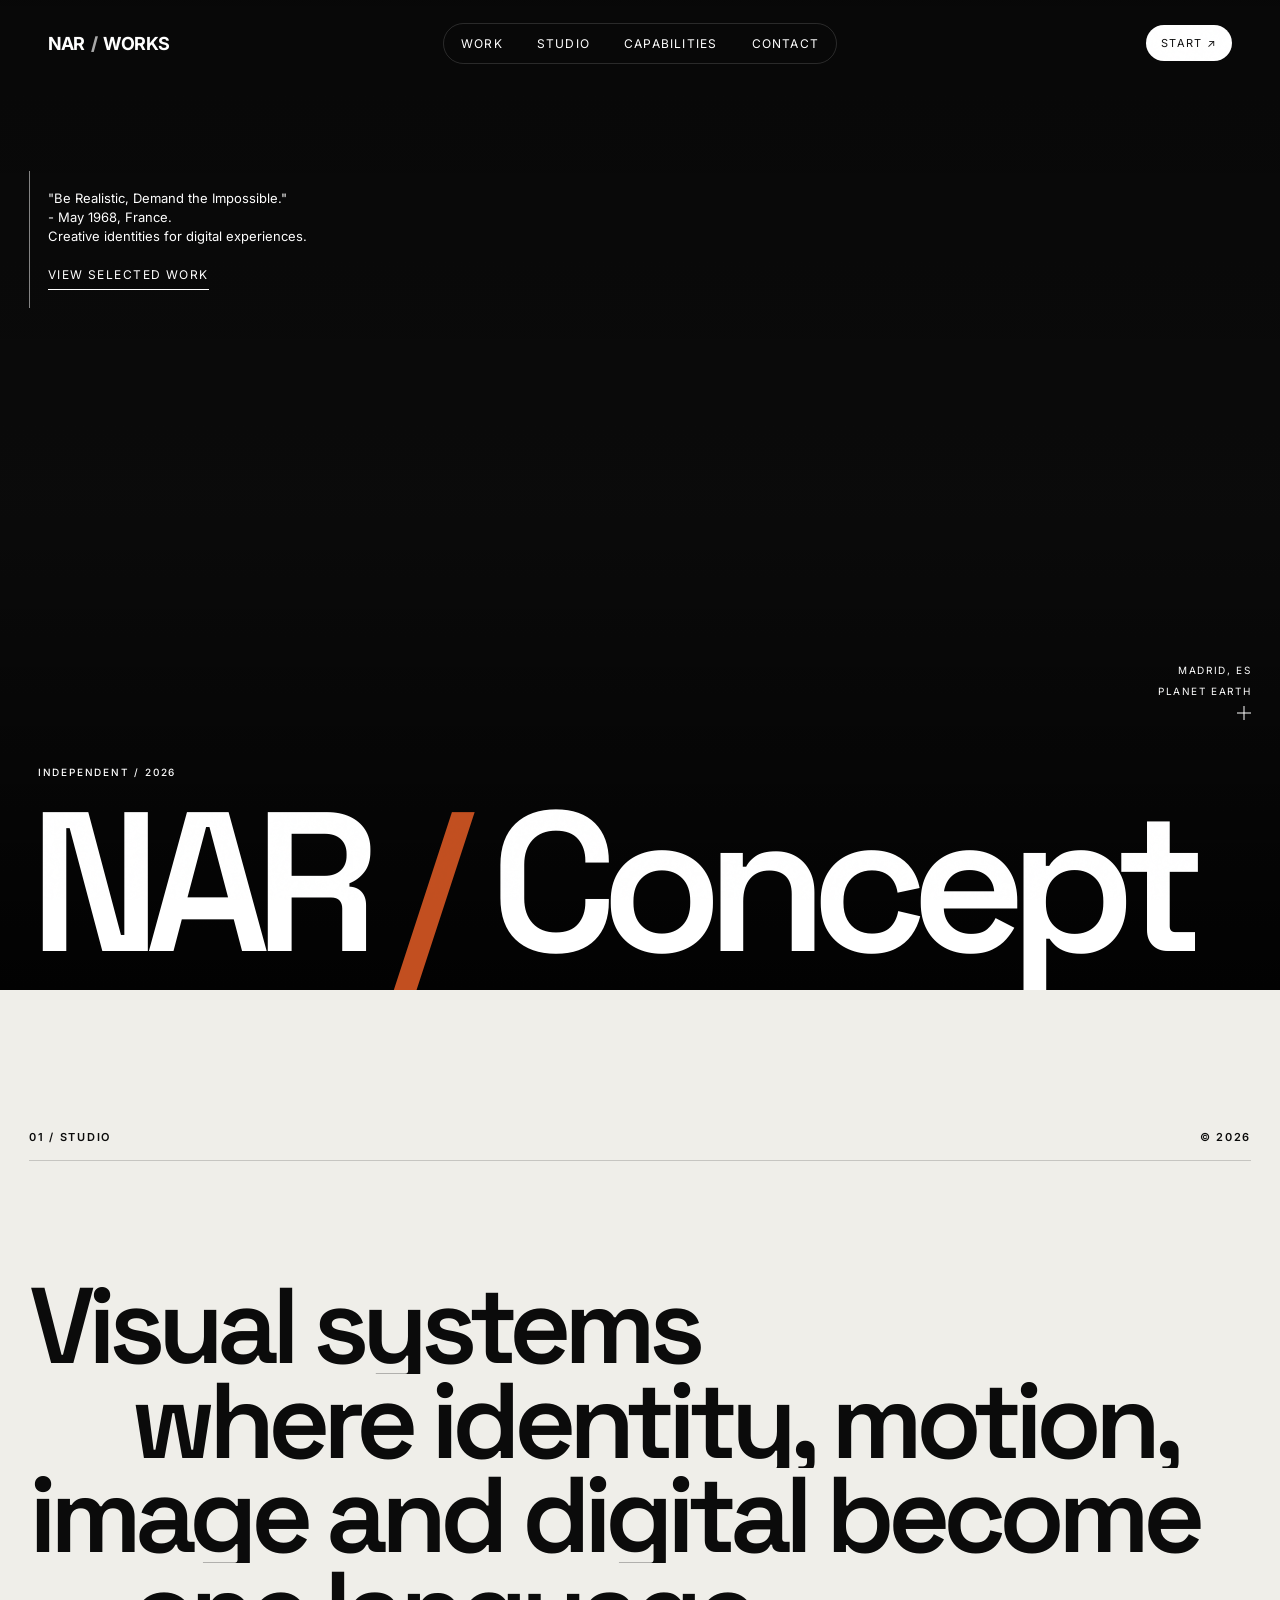
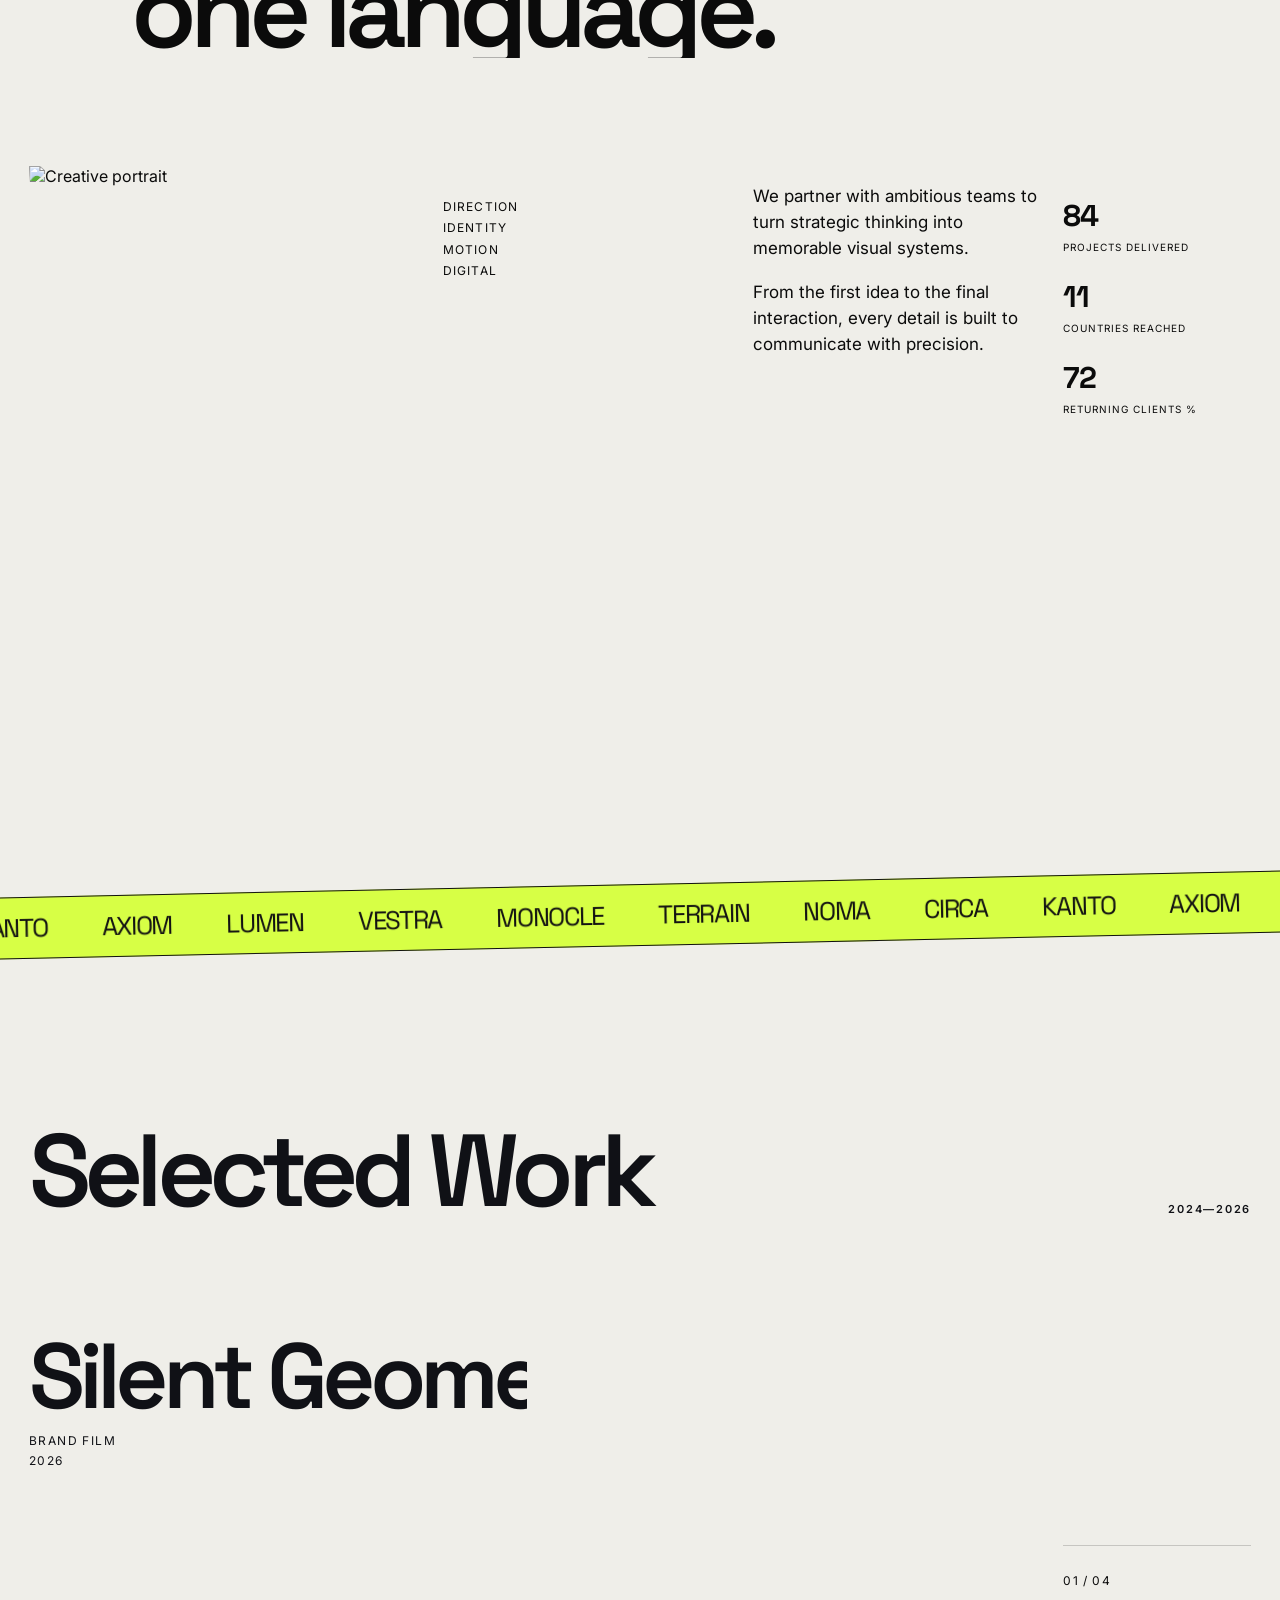
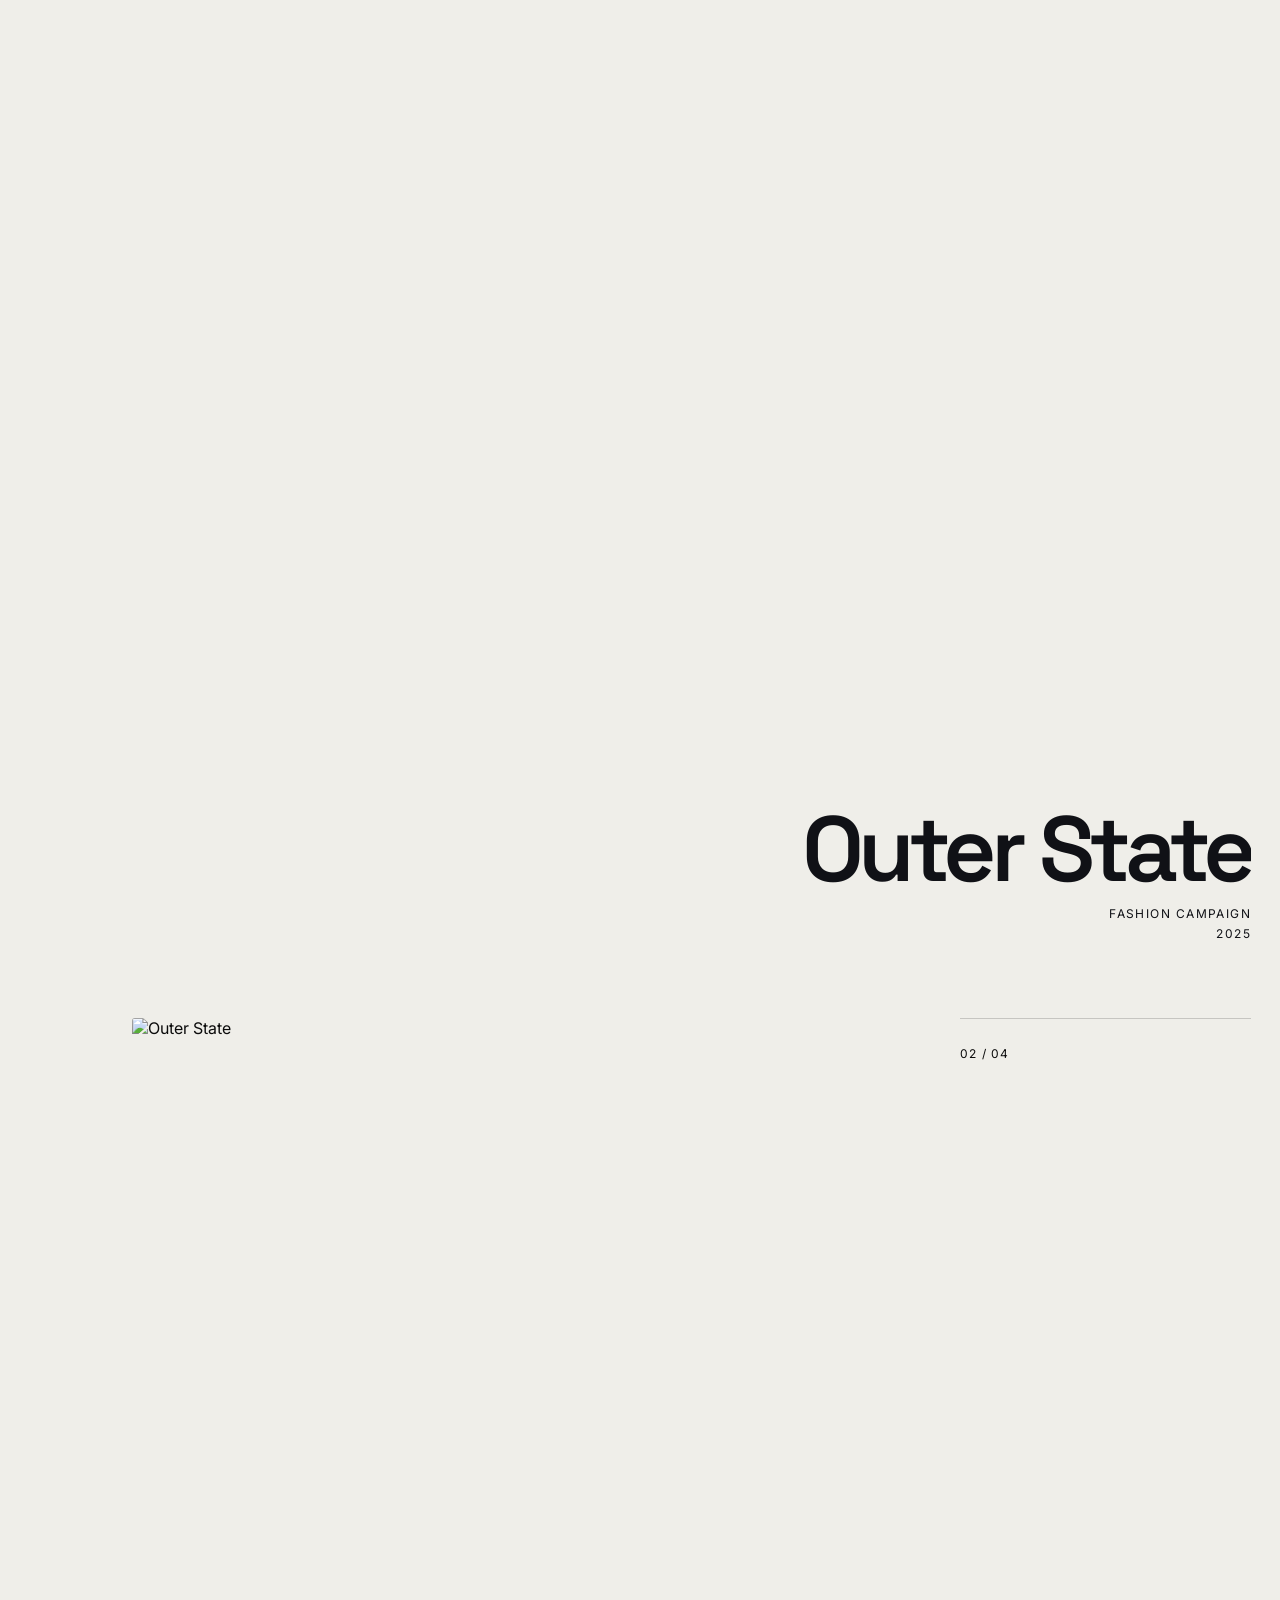
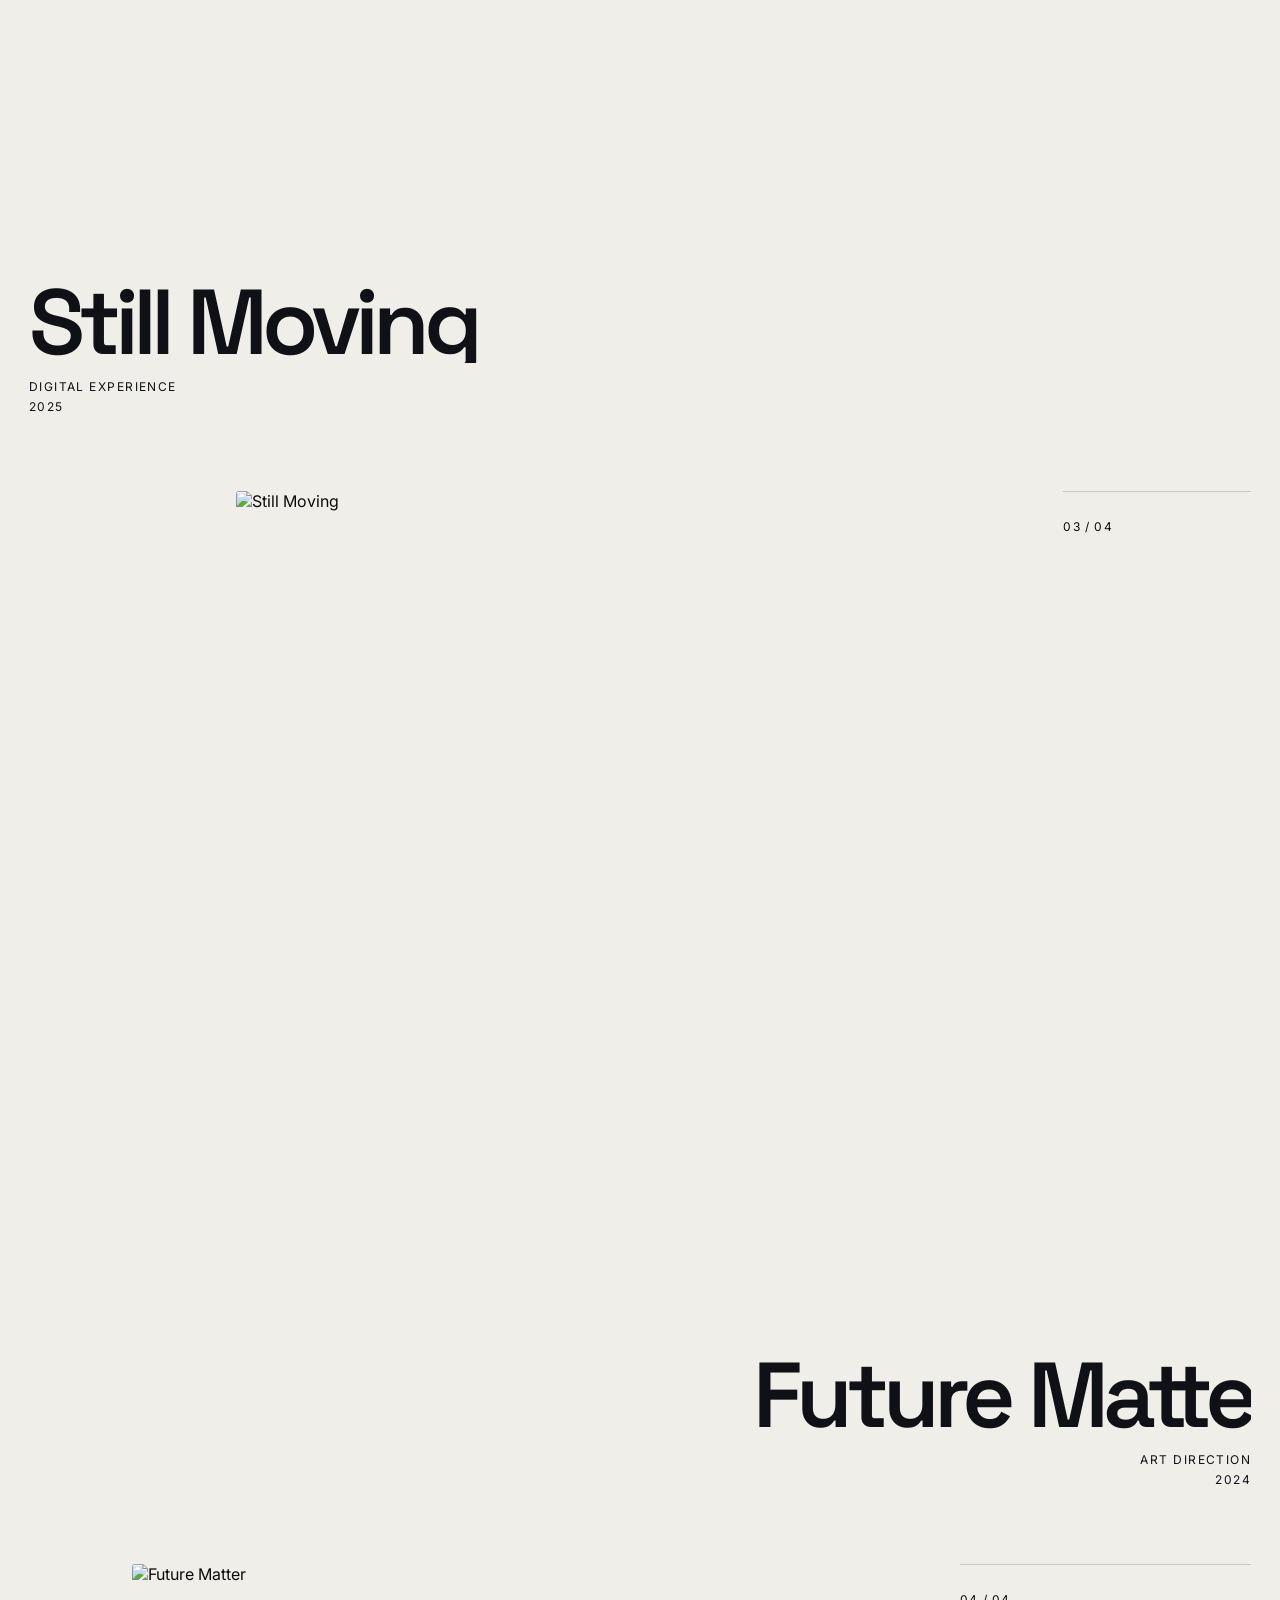
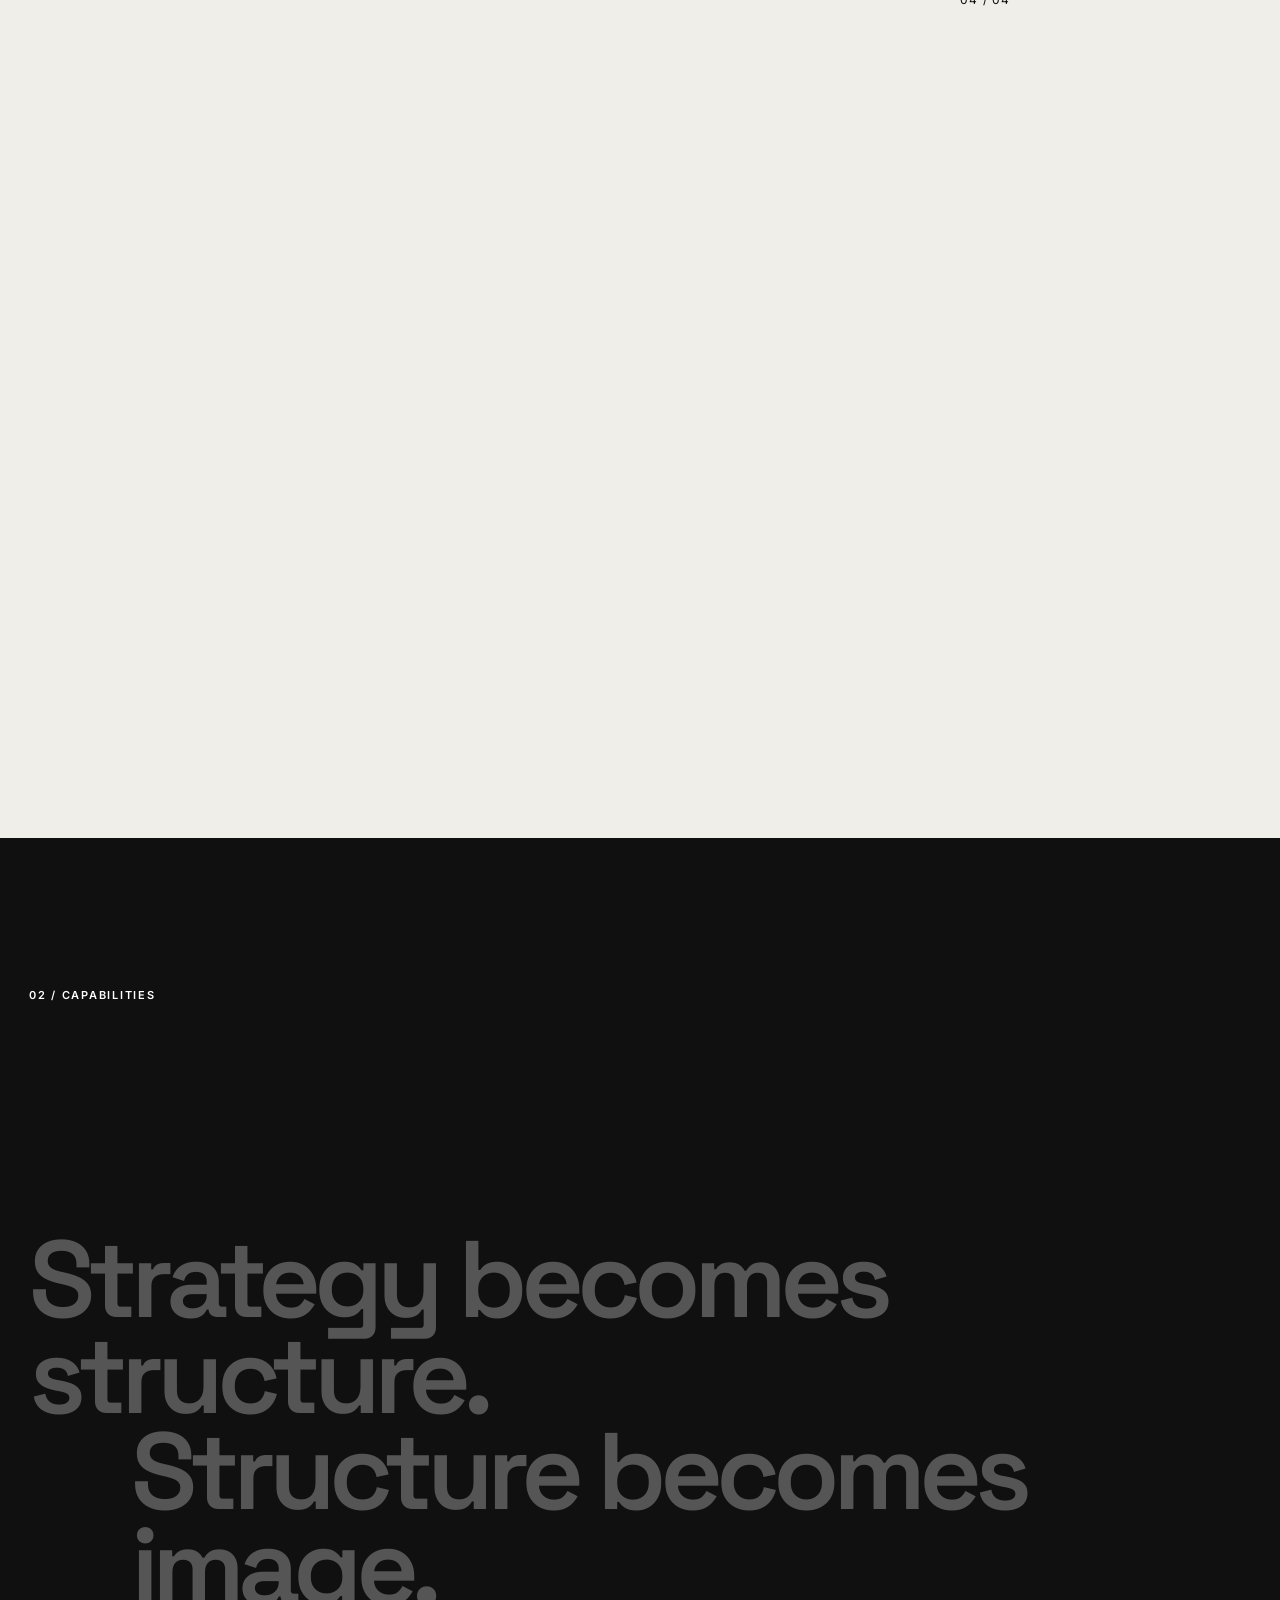
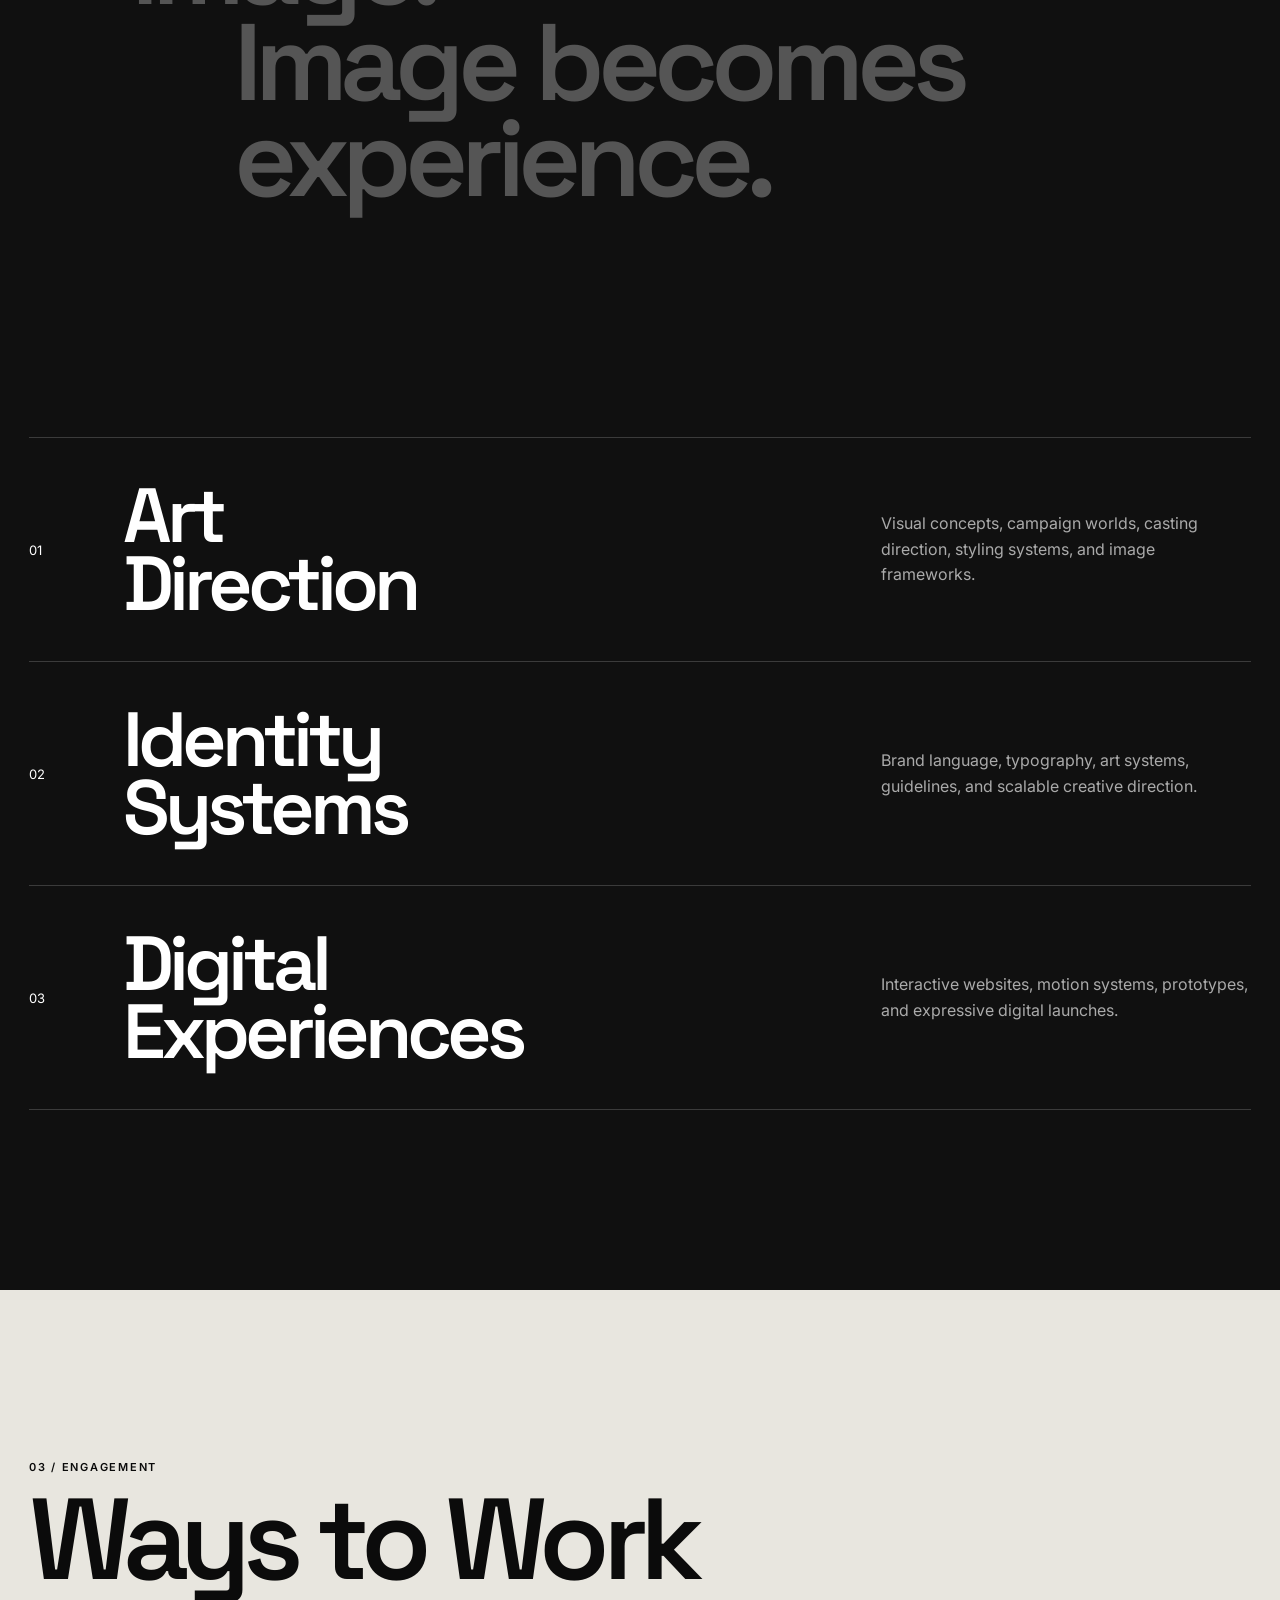
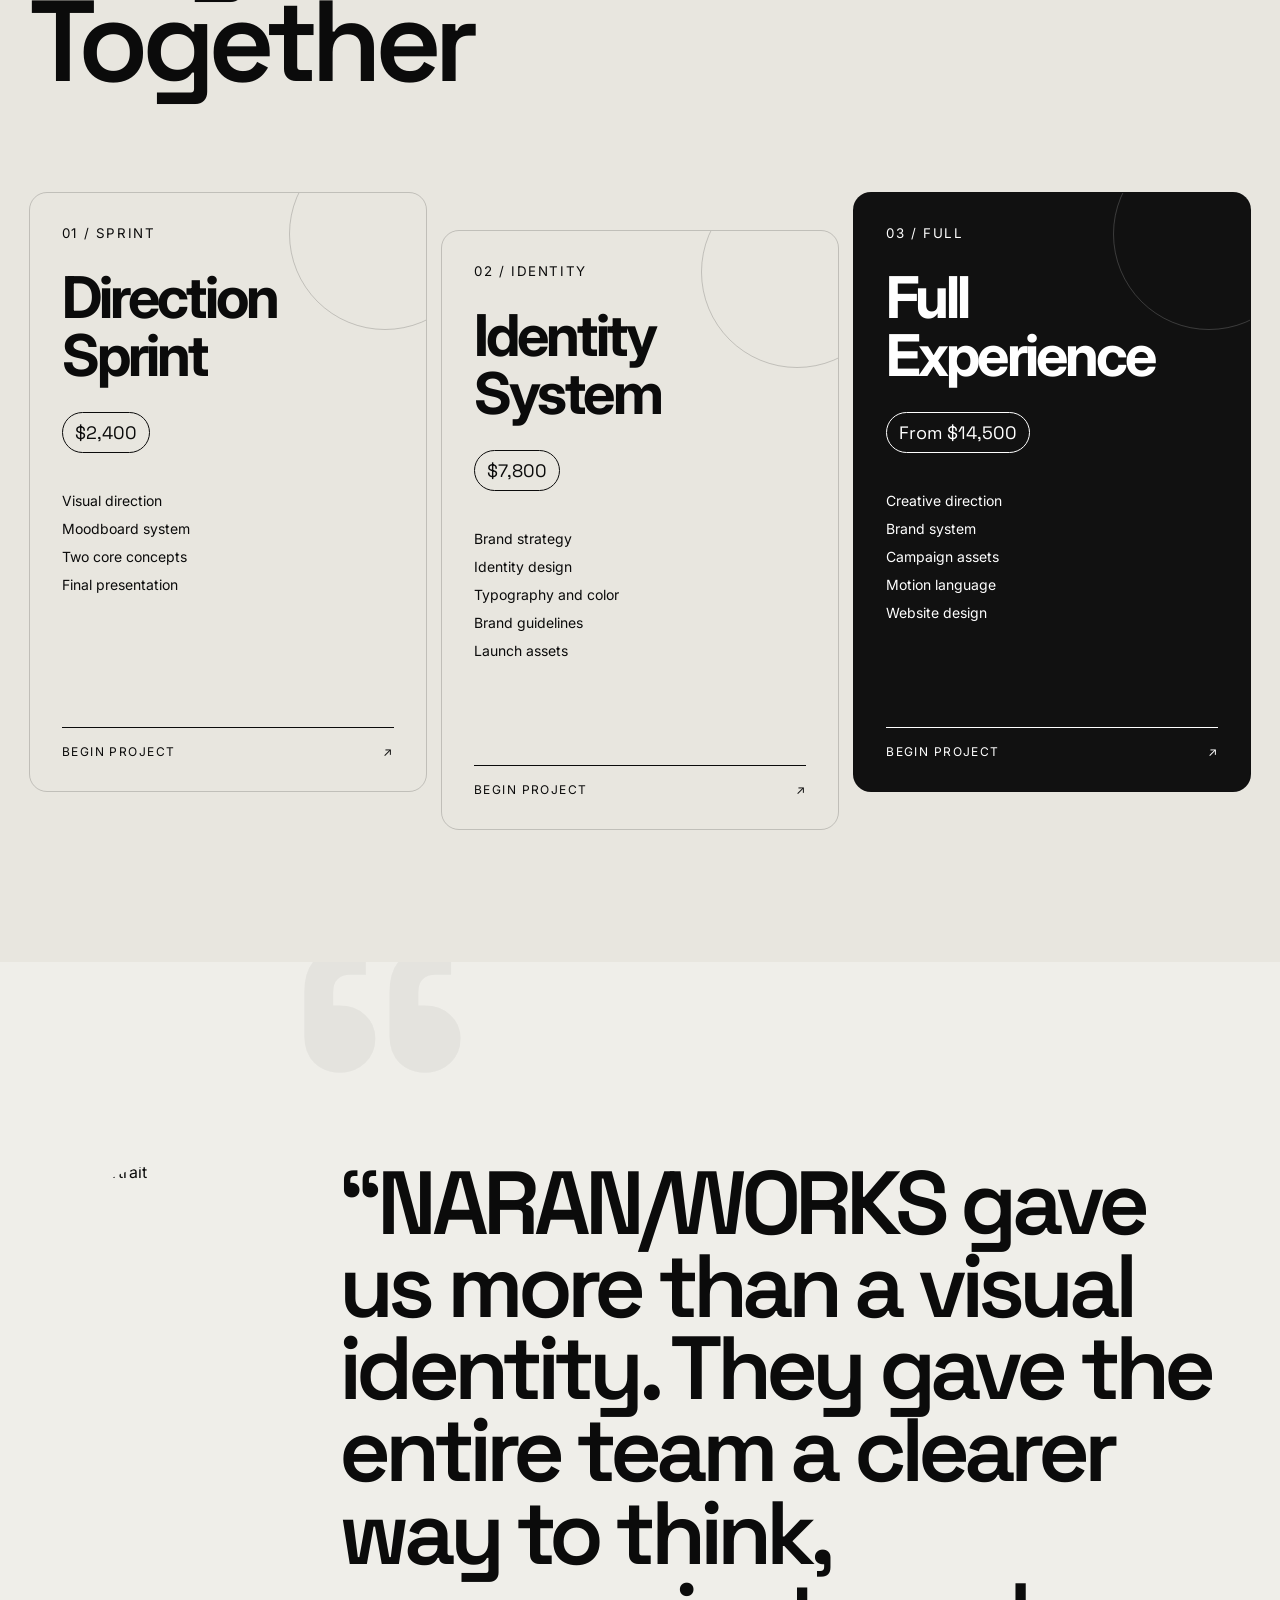
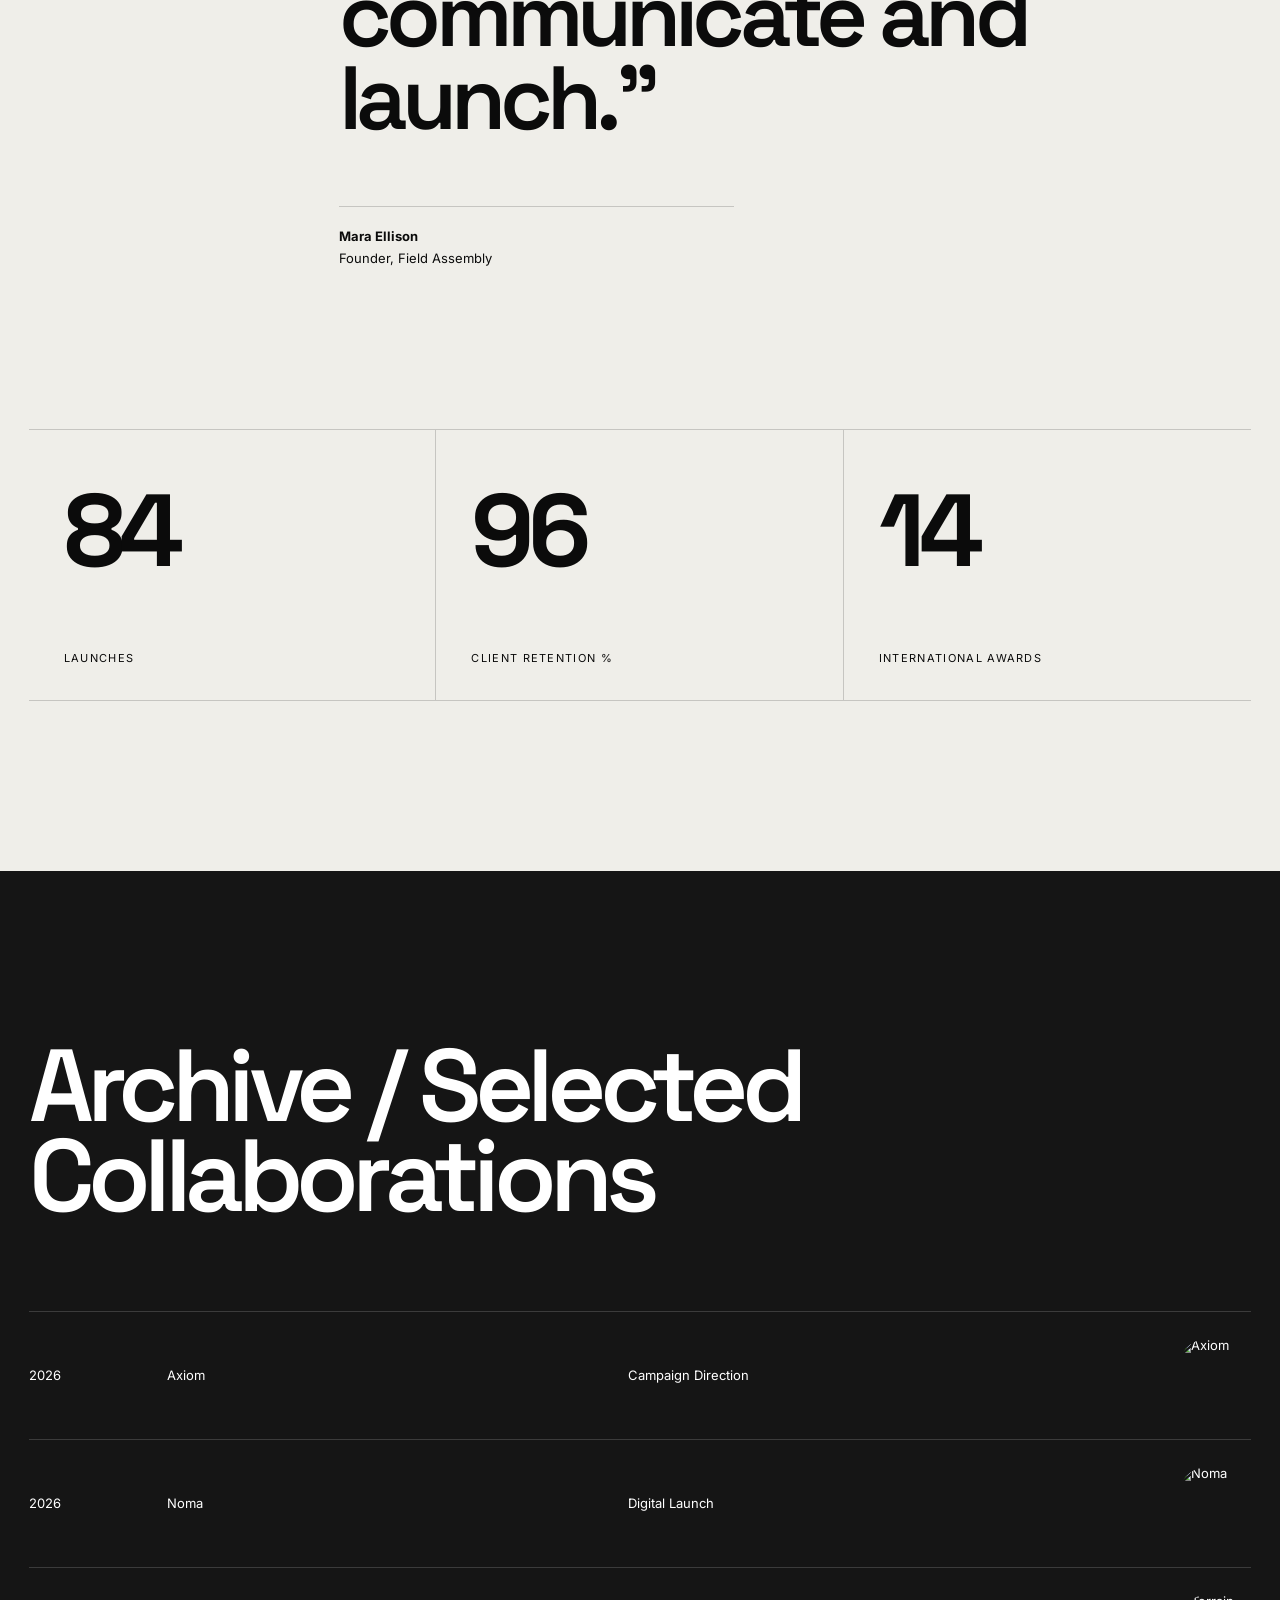
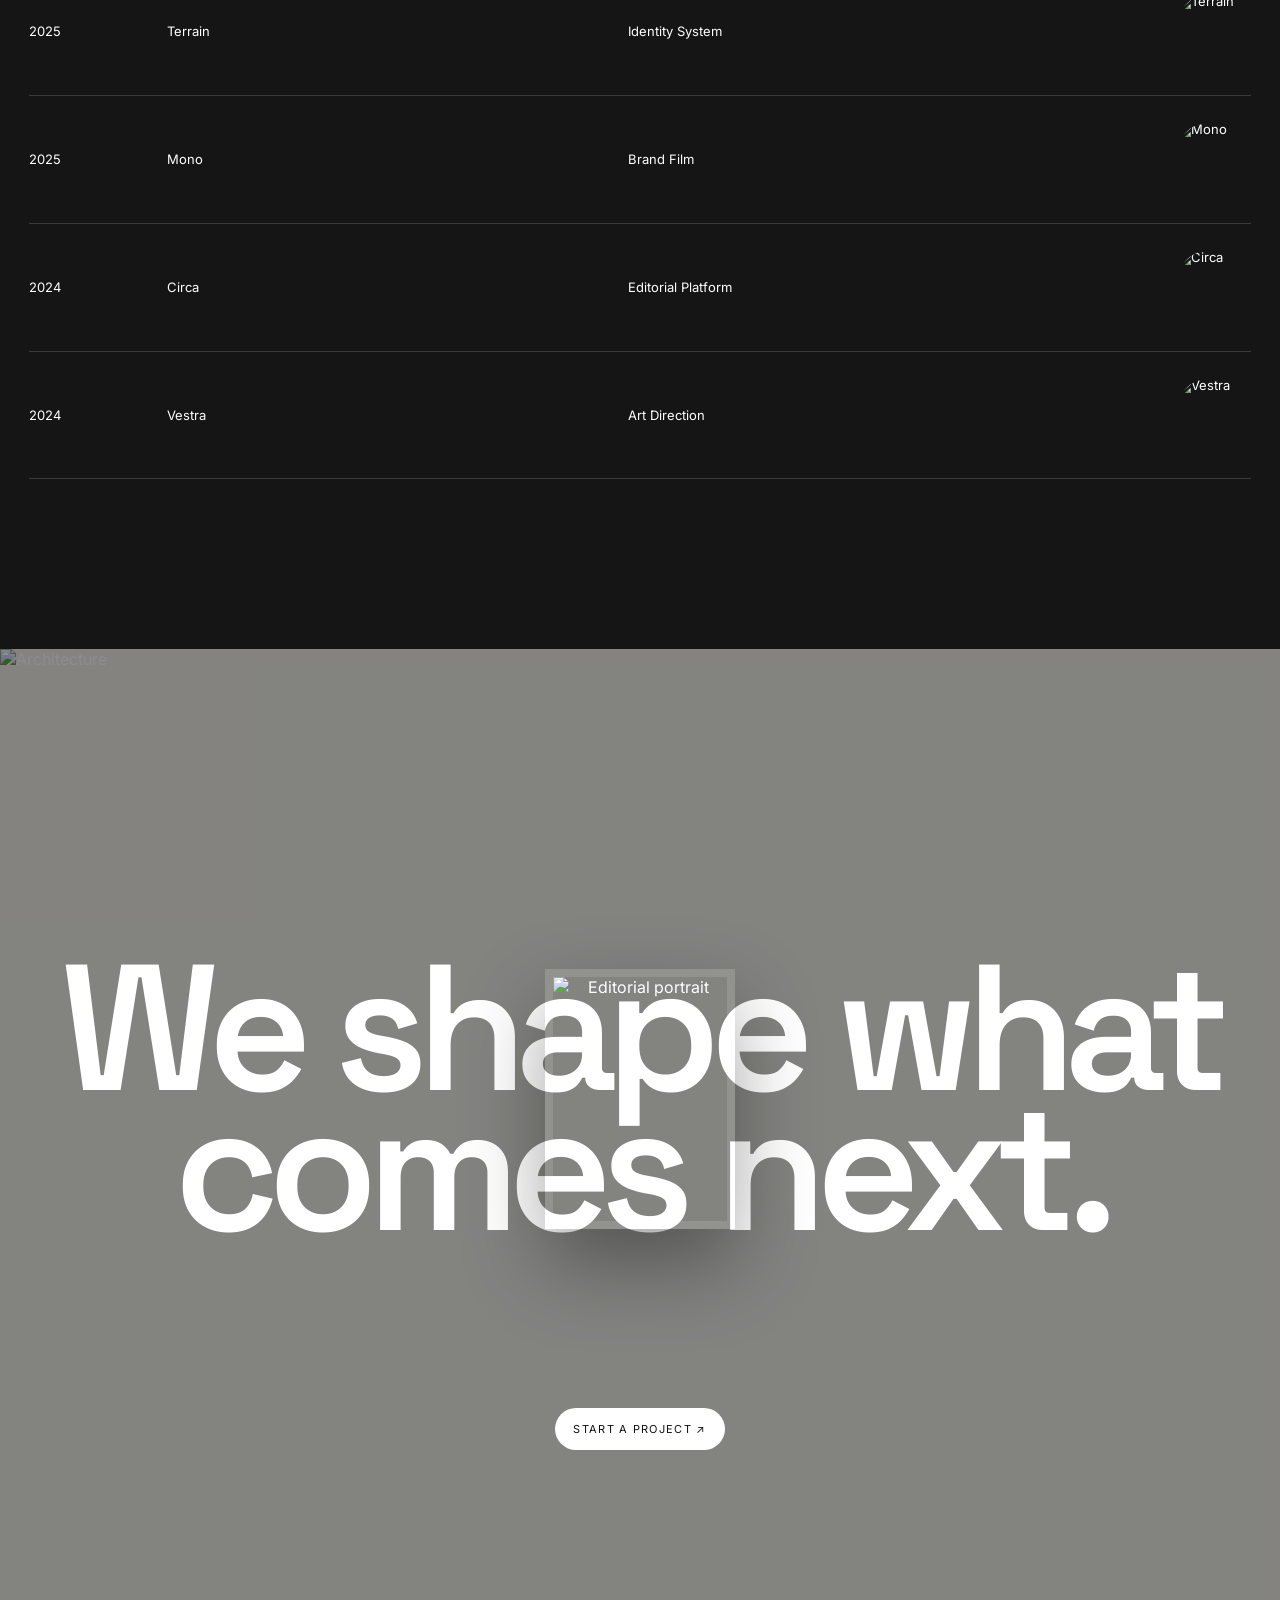
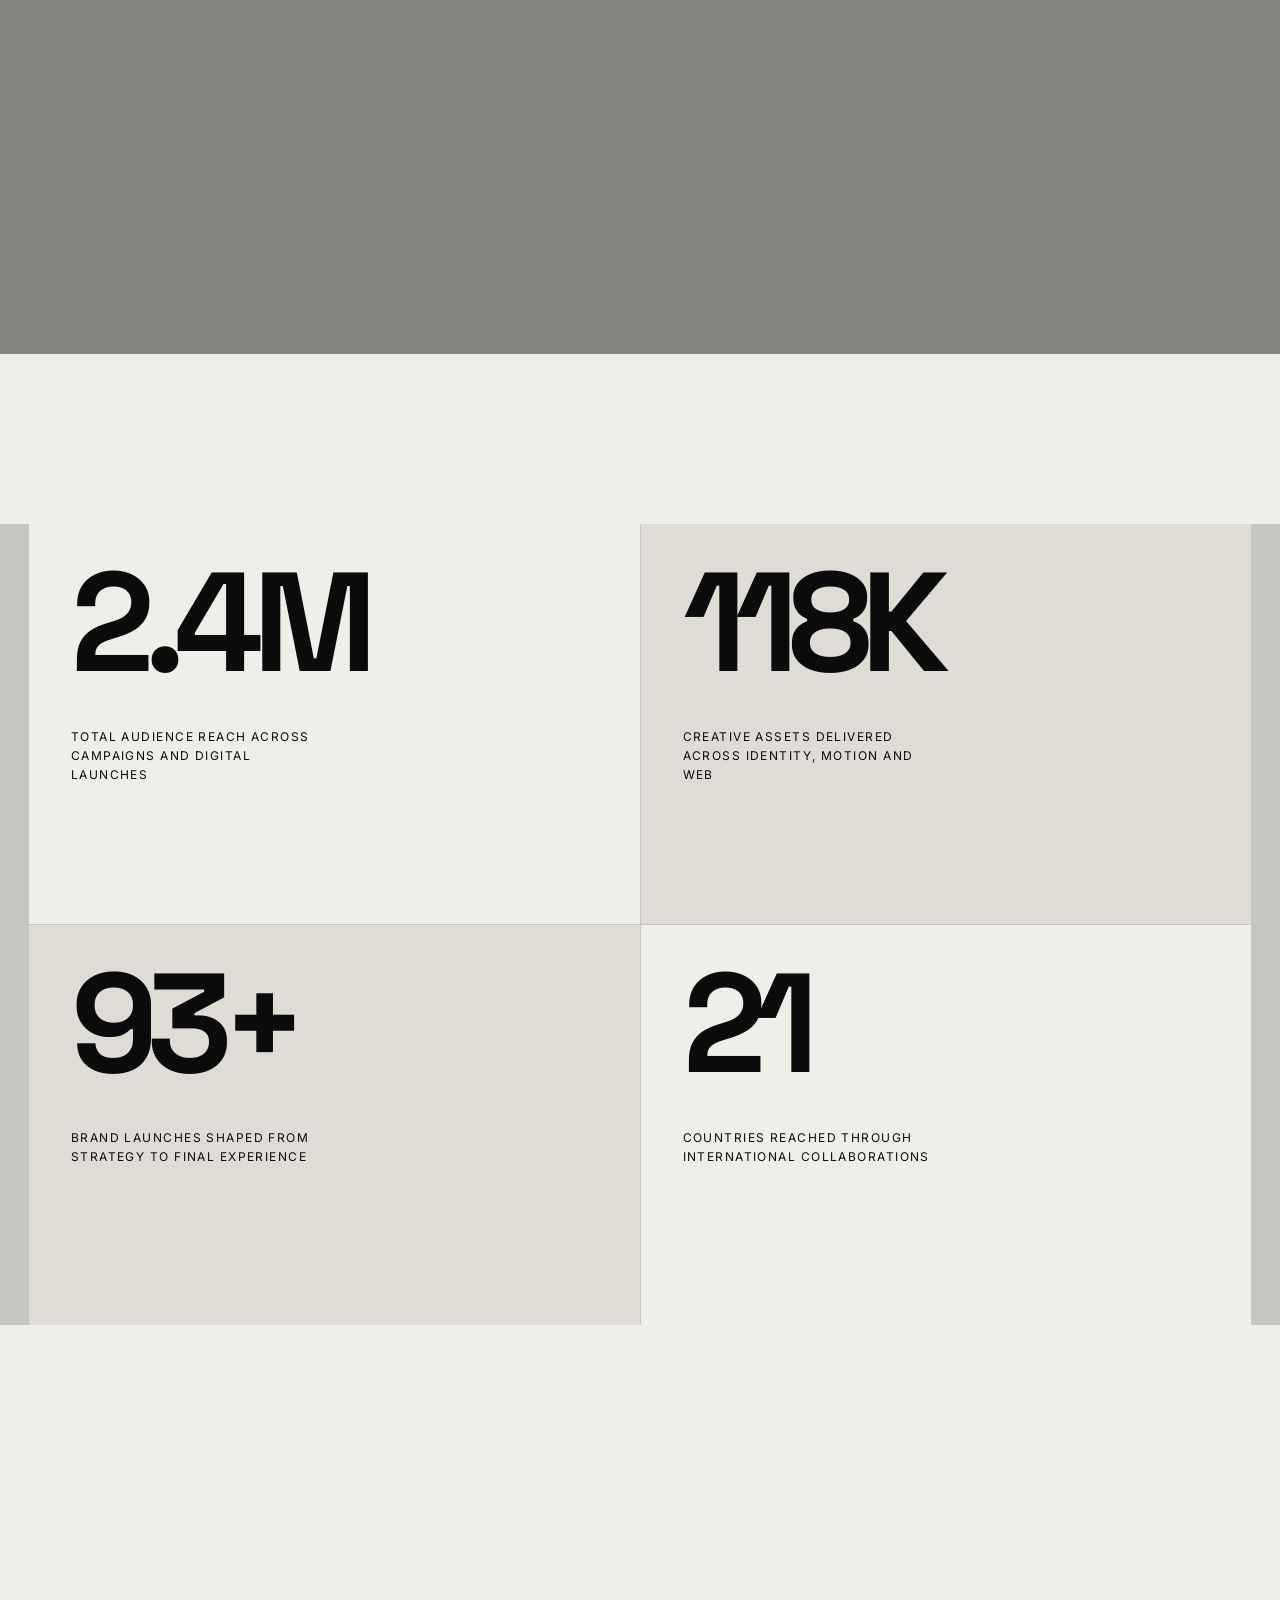
==== index.html @ 8fe65197 "Update index.html" ====
<!DOCTYPE html>
<html lang="en">
<head>
<meta charset="utf-8">
<meta name="viewport" content="width=device-width, initial-scale=1, viewport-fit=cover">
<meta name="theme-color" content="#0b0b0b">
<title>NAR / WORKS — Creative identities for digital experiences</title>
<link rel="preconnect" href="https://fonts.googleapis.com">
<link rel="preconnect" href="https://fonts.gstatic.com" crossorigin>
<link href="https://fonts.googleapis.com/css2?family=Inter:wght@400;500;600;700;800;900&family=Space+Grotesk:wght@400;500;600;700&display=swap" rel="stylesheet">
<style>
:root{
  --ink:#0b0b0b; --paper:#efeee9; --muted:#a5a59f;
  --line:rgba(11,11,11,.18); --line-light:rgba(255,255,255,.18);
  --accent:#c24f20; --acid:#d7ff45;
  --pad:clamp(16px,2.25vw,38px); --max:1720px;
}
*{box-sizing:border-box}
html{-webkit-text-size-adjust:100%;scroll-behavior:auto}
body{
  margin:0; background:var(--paper); color:var(--ink);
  font-family:Inter,Arial,sans-serif; -webkit-font-smoothing:antialiased;
  overflow-x:hidden; overflow-x:clip; /* clip keeps position:sticky working */
}
body.menu-open{overflow:hidden}
img{display:block;width:100%;height:100%;object-fit:cover}
video{display:block;width:100%;height:100%;object-fit:cover}
a{color:inherit;text-decoration:none}
button,input,textarea,select{font:inherit}
button{cursor:pointer}

/* Lenis (required CSS) */
html.lenis,html.lenis body{height:auto}
.lenis.lenis-smooth{scroll-behavior:auto!important}
.lenis.lenis-stopped{overflow:hidden}
.lenis.lenis-smooth iframe{pointer-events:none}

.noise{
  position:fixed;inset:0;z-index:999;pointer-events:none;opacity:.03;mix-blend-mode:multiply;
  background-image:url("data:image/svg+xml,%3Csvg viewBox='0 0 180 180' xmlns='http://www.w3.org/2000/svg'%3E%3Cfilter id='n'%3E%3CfeTurbulence type='fractalNoise' baseFrequency='.8' numOctaves='3' stitchTiles='stitch'/%3E%3C/filter%3E%3Crect width='100%25' height='100%25' filter='url(%23n)' opacity='.55'/%3E%3C/svg%3E");
}
.scroll-progress{position:fixed;left:0;top:0;width:100%;height:3px;z-index:1001;transform-origin:left;background:var(--accent);transform:scaleX(0);pointer-events:none}
.preloader{
  display:none;position:fixed;inset:0;z-index:1000;background:var(--ink);color:#fff;
  align-items:center;justify-content:center;text-align:center;
  font-family:"Space Grotesk",sans-serif;letter-spacing:-.05em;font-size:clamp(34px,7vw,110px);
}
.container{width:100%;max-width:var(--max);margin-inline:auto;padding-inline:var(--pad)}
.grid12{display:grid;grid-template-columns:repeat(12,minmax(0,1fr));gap:clamp(12px,1.5vw,24px)}
.section{position:relative}
.paper{background:var(--paper);color:var(--ink)}
.dark{background:var(--ink);color:#fff}
.eyebrow{font-size:11px;text-transform:uppercase;letter-spacing:.16em;font-weight:600}
.display{font-family:"Space Grotesk",sans-serif;font-weight:600;letter-spacing:-.065em;line-height:.88}
.line-mask{overflow:hidden}
.line-mask>span{display:block}
.cross{width:14px;height:14px;position:relative;display:inline-block;flex:none}
.cross:before,.cross:after{content:"";position:absolute;background:currentColor;left:50%;top:50%;transform:translate(-50%,-50%)}
.cross:before{width:14px;height:1px}
.cross:after{width:1px;height:14px}

/* ===== Header ===== */
.site-header{
  position:fixed;z-index:90;top:14px;left:var(--pad);right:var(--pad);
  max-width:calc(var(--max) - var(--pad)*2);margin:auto;height:58px;padding:0 18px;
  display:grid;grid-template-columns:1fr auto 1fr;align-items:center;
  color:#fff;font-size:12px;text-transform:uppercase;letter-spacing:.1em;
  border:1px solid transparent;border-radius:999px;
  transition:background-color .35s,backdrop-filter .35s,-webkit-backdrop-filter .35s,border-color .35s,box-shadow .35s;
}
.site-header.is-scrolled{
  background:rgba(12,12,12,.78);backdrop-filter:blur(18px) saturate(125%);-webkit-backdrop-filter:blur(18px) saturate(125%);
  border-color:rgba(255,255,255,.13);box-shadow:0 20px 60px rgba(0,0,0,.22);
}
.logo{font-weight:800;letter-spacing:-.04em;font-size:18px}
.logo i{opacity:.65;font-style:normal;padding:0 6px}
.nav{display:flex;gap:8px;padding:4px;border:1px solid rgba(255,255,255,.14);border-radius:999px}
.nav a{padding:8px 13px;border-radius:999px;transition:background .25s,color .25s}
.nav a:hover{background:#fff;color:#111}
.header-actions{justify-self:end;display:flex;gap:8px;align-items:center}
.header-cta{border-radius:999px;background:#fff;color:#111;border:0;padding:11px 15px;font-size:11px;letter-spacing:.12em;text-transform:uppercase;transition:transform .25s,background .25s}
.header-cta:hover{transform:translateY(-2px);background:var(--acid)}
.menu-btn{display:none;border:1px solid rgba(255,255,255,.5);background:transparent;color:#fff;border-radius:999px;padding:10px 14px;font-size:11px;letter-spacing:.12em;text-transform:uppercase}
.mobile-menu{
  position:fixed;inset:0;z-index:85;background:var(--ink);color:#fff;
  display:flex;flex-direction:column;justify-content:center;gap:6px;padding:90px var(--pad) 40px;
  opacity:0;visibility:hidden;transition:opacity .3s,visibility .3s;
}
.mobile-menu.open{opacity:1;visibility:visible}
.mobile-menu a{font-family:"Space Grotesk",sans-serif;font-size:clamp(44px,13vw,80px);letter-spacing:-.06em;line-height:1.05;padding:6px 0;border-bottom:1px solid var(--line-light)}

/* ===== Hero ===== */
.hero{min-height:110vh;min-height:110svh;background:var(--ink);color:#fff;overflow:hidden}
.hero-media{position:absolute;inset:0}
.hero-media:after{content:"";position:absolute;inset:0;background:linear-gradient(180deg,rgba(0,0,0,.32),rgba(0,0,0,.05) 50%,rgba(0,0,0,.82))}
.hero-topcopy{position:absolute;top:19vh;left:var(--pad);max-width:420px;z-index:2;padding:18px;border-left:1px solid rgba(255,255,255,.5);font-size:13px;line-height:1.45}
.hero-link{display:inline-flex;margin-top:20px;padding-bottom:6px;border-bottom:1px solid currentColor;font-size:12px;text-transform:uppercase;letter-spacing:.12em}
.hero-markers{position:absolute;bottom:30vh;right:var(--pad);z-index:2;display:flex;flex-direction:column;align-items:flex-end;gap:9px;font-size:10px;text-transform:uppercase;letter-spacing:.16em}
.hero-word{
  position:absolute;z-index:2;left:var(--pad);right:var(--pad);bottom:0;padding-bottom:.1em;
  font-size:clamp(76px,15.5vw,290px);letter-spacing:-.085em;white-space:nowrap;
}
.hero-word:before{content:"Independent / 2026";display:block;font:500 10px Inter;letter-spacing:.18em;text-transform:uppercase;margin:0 0 18px .7vw}
.hero-word .slash{color:var(--accent);display:inline}
.hero-spacer{height:110vh}

/* ===== Intro ===== */
.intro{padding:140px 0 160px}
.intro-meta{grid-column:1/-1;display:flex;justify-content:space-between;margin-bottom:11vh;border-bottom:1px solid var(--line);padding-bottom:16px}
.intro-title{grid-column:1/-1;font-size:clamp(55px,8.4vw,150px);max-width:1500px;margin:0}
.intro-title .line-mask:nth-child(2),.intro-title .line-mask:nth-child(4){padding-left:8vw}
.intro-lower{margin-top:12vh;align-items:start}
.intro-portrait{grid-column:1/5;height:62vh;overflow:hidden;clip-path:polygon(0 0,88% 0,100% 100%,10% 100%)}
.keywords{grid-column:5/7;padding-top:30px;font-size:12px;text-transform:uppercase;line-height:1.8;letter-spacing:.1em}
.intro-copy{grid-column:8/11;font-size:17px;line-height:1.55}
.stats-mini{grid-column:11/13;padding-top:30px;display:grid;gap:22px}
.stats-mini strong{font-family:"Space Grotesk";font-size:30px;letter-spacing:-.05em;display:block}
.stats-mini span{font-size:10px;text-transform:uppercase;letter-spacing:.1em}

.ticker{border-top:1px solid #111;border-bottom:1px solid #111;overflow:hidden;white-space:nowrap;transform:rotate(-1.2deg);width:104%;margin-left:-2%;background:var(--acid);color:#111;position:relative;z-index:2}
.ticker-track{display:inline-flex;gap:54px;padding:14px 54px 14px 0;will-change:transform}
.ticker span{font-family:"Space Grotesk";font-size:clamp(20px,2vw,34px);letter-spacing:-.05em;text-transform:uppercase}

/* ===== Projects ===== */
.projects{padding:180px 0 100px}
.projects-head{display:flex;justify-content:space-between;align-items:end;position:sticky;top:95px;z-index:4;pointer-events:none;margin-bottom:30px;mix-blend-mode:difference;color:#fff}
.projects-head h2{margin:0;font-size:clamp(52px,8vw,130px)}
.project{min-height:112vh;position:relative;display:grid;grid-template-columns:repeat(12,minmax(0,1fr));gap:clamp(12px,1.5vw,24px);align-items:center;padding:10vh 0}
.project-media{grid-column:3/11;height:76vh;overflow:hidden;position:relative;border-radius:3px}
.project:nth-of-type(even) .project-media{grid-column:2/10}
.project-media:after{content:"Open case ↗";position:absolute;right:18px;bottom:18px;background:rgba(0,0,0,.62);color:#fff;border:1px solid rgba(255,255,255,.25);backdrop-filter:blur(10px);-webkit-backdrop-filter:blur(10px);padding:11px 14px;border-radius:999px;font-size:10px;letter-spacing:.12em;text-transform:uppercase;transform:translateY(10px);opacity:0;transition:.3s}
.project-media:hover:after{opacity:1;transform:none}
.project-copy{grid-column:1/6;align-self:end;padding:0 0 6vh;z-index:2;mix-blend-mode:difference;color:#fff}
.project:nth-of-type(even) .project-copy{grid-column:8/13;text-align:right}
.project-copy h3{margin:0 0 14px;font-size:clamp(52px,7.2vw,128px);white-space:nowrap}
.project-copy p{margin:0;font-size:12px;text-transform:uppercase;letter-spacing:.12em;line-height:1.7}
.project-side{grid-column:11/13;align-self:start;padding-top:3vh;border-top:1px solid var(--line);font-size:12px;text-transform:uppercase;letter-spacing:.1em}
.project:nth-of-type(even) .project-side{grid-column:10/13}
.project-thumb{display:none}
.cursor-label{position:fixed;left:0;top:0;z-index:200;width:82px;height:82px;border-radius:50%;background:#fff;color:#000;display:grid;place-items:center;text-align:center;font-size:10px;text-transform:uppercase;letter-spacing:.08em;opacity:0;pointer-events:none}

/* ===== Capabilities ===== */
.capabilities{padding:150px 0 180px;background:#101010}
.cap-intro{min-height:115vh;display:flex;align-items:center;position:relative}
.cap-statement{font-size:clamp(55px,8.5vw,150px);max-width:1400px}
.cap-statement span{display:block;color:#555}
.cap-statement span:nth-child(2){padding-left:8vw}
.cap-statement span:nth-child(3){padding-left:16vw}
.cap-photo{display:none}
.cap-row{display:grid;grid-template-columns:70px 1fr 2.4fr;gap:24px;align-items:center;min-height:210px;border-top:1px solid var(--line-light);padding:44px 0;cursor:pointer;overflow:hidden;position:relative}
.cap-row:last-child{border-bottom:1px solid var(--line-light)}
.cap-row .num{font-size:13px}
.cap-row .image{position:absolute;right:3%;width:180px;height:230px;overflow:hidden;opacity:0;rotate:7deg;scale:.8;z-index:2;pointer-events:none;transition:opacity .45s,rotate .45s cubic-bezier(.2,.8,.2,1),scale .45s cubic-bezier(.2,.8,.2,1)}
.cap-row h3{grid-column:2;margin:0;font-size:clamp(45px,6vw,92px);transition:transform .35s,color .35s}
.cap-row p{grid-column:3;justify-self:end;max-width:370px;color:#aaa;line-height:1.6}
.cap-row:hover .image{opacity:1;rotate:-4deg;scale:1}
.cap-row:hover h3{transform:translateX(24px);color:var(--acid)}

/* ===== Engagement ===== */
.engagement{padding:170px 0;background:#e8e6df}
.section-title{font-size:clamp(58px,9vw,150px);max-width:1100px;margin:15px 0 100px}
.plans{display:flex;gap:14px;align-items:stretch}
.plan{
  position:relative;flex:1;min-height:600px;padding:32px;border:1px solid var(--line);border-radius:18px;overflow:hidden;
  display:flex;flex-direction:column;transition:flex .55s cubic-bezier(.2,.8,.2,1),translate .4s;
}
.plan:hover{flex:1.35;translate:0 -12px}
.plan:nth-child(2){translate:0 38px}
.plan:nth-child(2):hover{translate:0 25px}
.plan:before{content:"";position:absolute;width:190px;height:190px;border:1px solid currentColor;border-radius:50%;right:-55px;top:-55px;opacity:.18}
.plan.dark-card{background:#111;color:#fff}
.plan small{text-transform:uppercase;letter-spacing:.12em}
.plan h3{font-size:clamp(40px,4.5vw,72px);line-height:1;letter-spacing:-.05em;margin:28px 0}
.price{font-family:"Space Grotesk";font-size:18px;border:1px solid currentColor;width:max-content;padding:8px 12px;border-radius:999px;margin-bottom:34px}
.plan ul{list-style:none;padding:0;margin:0;line-height:2;font-size:14px}
.plan a{margin-top:auto;padding-top:16px;border-top:1px solid currentColor;display:flex;justify-content:space-between;font-size:12px;text-transform:uppercase;letter-spacing:.12em}

/* ===== Testimonial ===== */
.testimonial{padding:200px 0 170px;overflow:hidden}
.quote-grid{position:relative;align-items:start}
.quote-photo{grid-column:1/4;width:300px;height:300px;border-radius:50%;overflow:hidden}
.quote{grid-column:4/13;font-size:clamp(50px,7vw,116px);line-height:.92;margin:0}
.quote:before{content:"“";position:absolute;font-size:32vw;line-height:.7;left:22%;top:-18%;opacity:.045;pointer-events:none}
.quote-author{grid-column:4/8;margin-top:48px;border-top:1px solid var(--line);padding-top:18px;font-size:13px;line-height:1.7}
.quote-metrics{grid-column:1/-1;display:grid;grid-template-columns:repeat(3,1fr);border-top:1px solid var(--line);border-bottom:1px solid var(--line);margin-top:140px}
.metric{min-height:270px;display:flex;flex-direction:column;justify-content:space-between;padding:35px;border-right:1px solid var(--line)}
.metric:last-child{border-right:none}
.metric strong{display:block;font-size:clamp(64px,8vw,125px);font-family:"Space Grotesk";letter-spacing:-.06em}
.metric span{font-size:11px;text-transform:uppercase;letter-spacing:.12em}

/* ===== Archive ===== */
.archive{padding:170px 0;background:#151515;color:#fff}
.archive h2{font-size:clamp(55px,8vw,130px);max-width:1100px;margin:0 0 90px}
.archive-row{position:relative;display:grid;grid-template-columns:.6fr 2fr 2fr .7fr;align-items:center;min-height:128px;border-top:1px solid rgba(255,255,255,.16);font-size:13px;transition:opacity .25s,color .25s,padding .25s}
.archive-row:last-child{border-bottom:1px solid rgba(255,255,255,.16)}
.archive-row:before{content:"";position:absolute;inset:0;background:var(--acid);transform:scaleY(0);transform-origin:bottom;transition:transform .35s;z-index:0}
.archive-row>*{position:relative;z-index:1}
.archive-row:hover{color:#111;padding-inline:18px}
.archive-row:hover:before{transform:scaleY(1)}
.archive-thumb{justify-self:end;width:76px;height:76px;border-radius:50%;overflow:hidden}
.archive-preview{position:fixed;left:0;top:0;z-index:150;width:320px;height:400px;pointer-events:none;opacity:0;overflow:hidden}

/* ===== Cinematic ===== */
.cinematic{min-height:145vh;color:#fff;overflow:hidden;overflow:clip}
.cinematic-bg{position:absolute;inset:0;overflow:hidden}
.cinematic-bg:after{content:"";position:absolute;inset:0;background:rgba(0,0,0,.45)}
.cinematic-inner{position:sticky;top:0;z-index:2;min-height:100vh;min-height:100svh;display:flex;align-items:center;justify-content:center;text-align:center;padding:80px var(--pad)}
.cinematic h2{margin:0;font-size:clamp(76px,14vw,250px);line-height:.78;max-width:1500px}
.cinematic-card{position:absolute;z-index:3;width:190px;height:260px;overflow:hidden;border:8px solid rgba(255,255,255,.12);box-shadow:0 35px 80px rgba(0,0,0,.35)}
.cinematic-cta{position:absolute;z-index:3;bottom:11vh;padding:14px 18px;border-radius:999px;background:#fff;color:#111;font-size:11px;text-transform:uppercase;letter-spacing:.12em}

/* ===== Big stats ===== */
.big-stats{padding:170px 0}
.stats-grid{display:grid;grid-template-columns:repeat(2,1fr);gap:1px;background:var(--line)}
.stat{background:var(--paper);min-height:400px;padding:42px;transition:background .4s,color .4s}
.stat:hover{background:var(--accent);color:#fff}
.stat:nth-child(2),.stat:nth-child(3){background:#dedcd4}
.stat:nth-child(2):hover,.stat:nth-child(3):hover{background:var(--accent)}
.stat strong{display:block;font-family:"Space Grotesk";font-size:clamp(85px,11vw,190px);letter-spacing:-.08em;line-height:.8}
.stat p{margin-top:48px;max-width:250px;font-size:12px;text-transform:uppercase;letter-spacing:.12em;line-height:1.6}

/* ===== Journal ===== */
.journal{padding:170px 0}
.journal-grid{display:grid;grid-template-columns:repeat(12,1fr);gap:18px;align-items:start}
.journal-item{position:relative;background:#111;color:#fff;min-height:430px;padding:22px;display:flex;flex-direction:column;justify-content:flex-end;overflow:hidden}
.journal-item:nth-child(1){grid-column:1/6}
.journal-item:nth-child(2){grid-column:6/13;margin-top:100px}
.journal-item:nth-child(3){grid-column:1/8}
.journal-item:nth-child(4){grid-column:8/13;margin-top:-100px}
.journal-img{position:absolute;inset:0;overflow:hidden;opacity:.38;filter:grayscale(1);transition:opacity .5s,filter .5s}
.journal-item:hover .journal-img{opacity:.75;filter:grayscale(0)}
.journal-meta{position:relative;z-index:2;display:flex;justify-content:space-between;gap:12px;border-top:1px solid rgba(255,255,255,.4);padding-top:14px;font-size:10px;text-transform:uppercase;letter-spacing:.1em}
.journal-item:before{content:"Read /";position:relative;z-index:2;font-family:"Space Grotesk";font-size:clamp(55px,7vw,110px);letter-spacing:-.07em;line-height:.85;margin-bottom:auto}

/* ===== FAQ ===== */
.faq{padding:170px 0}
.faq h2{font-size:clamp(58px,8vw,130px);max-width:900px;margin:0 0 80px}
.faq-item{border-top:1px solid var(--line)}
.faq-item:last-child{border-bottom:1px solid var(--line)}
.faq-q{width:100%;border:0;background:transparent;padding:34px 0;display:flex;justify-content:space-between;align-items:center;gap:20px;color:inherit;font-size:clamp(20px,2.5vw,34px);text-align:left;transition:padding .3s,color .3s}
.faq-item:hover .faq-q{padding-left:18px;color:var(--accent)}
.faq-a{height:0;overflow:hidden;transition:height .45s ease}
.faq-a p{max-width:780px;margin:0;padding:0 0 30px;line-height:1.65;color:#555}
.faq-plus{transition:transform .35s}
.faq-item.open .faq-plus{transform:rotate(45deg)}

/* ===== Footer ===== */
.footer{padding:170px 0 0;overflow:hidden}
.footer-main{display:grid;grid-template-columns:1fr 1fr;gap:12vw}
.footer h2{font-size:clamp(56px,8vw,125px);margin:0 0 40px}
.footer-email{font-size:clamp(20px,3vw,42px);border-bottom:1px solid #fff;padding-bottom:10px;word-break:break-word}
.form-row{display:grid;grid-template-columns:1fr 1fr;gap:22px}
.field{margin-bottom:28px}
.field label{display:block;font-size:10px;text-transform:uppercase;letter-spacing:.12em;color:#999;margin-bottom:8px}
.field input,.field textarea,.field select{width:100%;border:0;border-bottom:1px solid #555;border-radius:0;background:transparent;color:#fff;padding:10px 0;outline:none;font-size:16px}
.field select option{color:#111}
.field input:focus,.field textarea:focus,.field select:focus{border-bottom-color:var(--acid)}
.field textarea{resize:vertical;min-height:90px}
.form-submit{border:1px solid #fff;background:transparent;color:#fff;padding:14px 18px;text-transform:uppercase;font-size:11px;letter-spacing:.12em}
.footer-meta{margin-top:110px;display:flex;justify-content:space-between;align-items:end;padding-bottom:30px;font-size:11px;text-transform:uppercase;letter-spacing:.12em}
.socials{display:flex;gap:18px;flex-wrap:wrap}
.footer-word{font-size:clamp(90px,18vw,350px);letter-spacing:-.09em;white-space:nowrap;margin-left:-.03em;margin-bottom:-.22em}
.footer-word .slash{color:var(--accent)}

:focus-visible{outline:2px solid var(--acid);outline-offset:3px}

/* ================= TABLET & MOBILE ================= */
@media (max-width:900px){
  .noise{display:none}
  .site-header{left:12px;right:12px;grid-template-columns:1fr auto}
  .nav{display:none}
  .menu-btn{display:inline-flex}

  .hero-topcopy{max-width:300px}
  .intro-title{font-size:clamp(44px,10vw,90px)}
  .intro-portrait{grid-column:1/6}
  .keywords{grid-column:7/10}
  .intro-copy{grid-column:1/8;margin-top:40px}
  .stats-mini{grid-column:9/13;margin-top:40px}

  .projects{padding:120px 0 60px}
  .projects-head{position:relative;top:auto;mix-blend-mode:normal;color:#111;pointer-events:auto}
  .project{display:flex;flex-direction:column;align-items:stretch;min-height:auto;padding:50px 0 70px}
  .project-copy,.project:nth-of-type(even) .project-copy{order:1;padding:0 0 22px;mix-blend-mode:normal;color:#111;text-align:left}
  .project-copy h3{white-space:normal;font-size:clamp(44px,11vw,90px)}
  .project-media,.project:nth-of-type(even) .project-media{order:2;height:62vh;min-height:320px}
  .project-side,.project:nth-of-type(even) .project-side{order:3;padding:16px 0 0;margin-top:14px;display:flex;justify-content:space-between}

  .cap-intro{min-height:auto;padding:70px 0 110px}
  .cap-statement{font-size:clamp(44px,10.5vw,100px)}
  .cap-statement span:nth-child(n){padding-left:0}
  .cap-row{grid-template-columns:44px 1fr;gap:14px 16px;min-height:auto;padding:34px 0}
  .cap-row .num{grid-column:1;grid-row:1}
  .cap-row h3{grid-column:2;grid-row:1;font-size:clamp(38px,9vw,70px)}
  .cap-row p{grid-column:2;grid-row:2;justify-self:start}
  .cap-row .image{position:relative;right:auto;grid-column:1/-1;grid-row:3;width:100%;height:220px;opacity:1;rotate:0deg;scale:1}
  .cap-row:hover h3{transform:none}

  .engagement{padding:110px 0}
  .section-title{margin-bottom:60px}
  .plans{flex-direction:column}
  .plan,.plan:hover{flex:none;min-height:480px}
  .plan:nth-child(2),.plan:hover,.plan:nth-child(2):hover{translate:none}

  .testimonial{padding:120px 0}
  .quote-photo{width:190px;height:190px}
  .quote{grid-column:4/-1}
  .quote-metrics{margin-top:90px}

  .archive{padding:110px 0}
  .archive-row{min-height:96px}
  .journal{padding:110px 0}
  .journal-grid{grid-template-columns:1fr 1fr;gap:14px}
  .journal-item:nth-child(n){grid-column:auto;margin-top:0;min-height:380px}
  .big-stats{padding:110px 0}
  .stat{min-height:300px;padding:30px}
  .faq{padding:110px 0}
  .footer{padding-top:110px}
  .footer-main{grid-template-columns:1fr;gap:60px}
}

@media (max-width:640px){
  :root{--pad:16px}
  .site-header{top:9px;height:54px;padding:0 10px 0 16px}
  .logo{font-size:15px}
  .header-cta{padding:10px 12px;font-size:10px}
  .menu-btn{padding:9px 12px;font-size:10px}

  .hero-markers{display:none}
  .hero-topcopy{top:15vh;left:var(--pad);right:var(--pad);max-width:none;padding:12px 14px;font-size:12.5px}
  .hero-word{font-size:23vw;white-space:normal;line-height:.9;letter-spacing:-.07em;bottom:10px}
  .hero-word:before{margin-bottom:10px}

  .grid12{grid-template-columns:1fr}
  .intro{padding:100px 0}
  .intro-meta{margin-bottom:8vh}
  .intro-title{font-size:11.5vw;line-height:.95}
  .intro-title .line-mask:nth-child(n){padding-left:0}
  .intro-lower{display:block;margin-top:8vh}
  .intro-portrait{width:78%;height:55vh;margin-bottom:40px}
  .keywords{padding-top:0;margin-bottom:30px}
  .intro-copy{margin-top:0;font-size:16px}
  .stats-mini{margin-top:34px;grid-template-columns:repeat(3,1fr);gap:12px;padding-top:0}
  .stats-mini strong{font-size:26px}
  .ticker{transform:rotate(-1deg)}

  .projects-head{flex-direction:column;align-items:flex-start;gap:12px;margin-bottom:0}
  .projects-head h2{font-size:15vw}
  .project-copy h3{font-size:14vw}
  .project-media,.project:nth-of-type(even) .project-media{height:58vh}

  .cap-statement{font-size:11.5vw}
  .cap-row h3{font-size:10.5vw}
  .cap-row .image{height:56vw}

  .section-title{font-size:14vw}
  .plan{min-height:440px;padding:26px}
  .plan h3{font-size:36px}

  .quote-photo,.quote,.quote-author{grid-column:auto}
  .quote-photo{width:130px;height:130px}
  .quote{font-size:8.6vw;margin-top:36px;line-height:1}
  .quote-metrics{grid-template-columns:1fr;margin-top:70px}
  .metric{min-height:180px;padding:22px 0;border-right:0;border-bottom:1px solid var(--line)}
  .metric:last-child{border-bottom:0}
  .metric strong{font-size:22vw}

  .archive h2{font-size:11vw;margin-bottom:50px}
  .archive-row{grid-template-columns:.6fr 1.2fr 1.6fr;font-size:12px}
  .archive-thumb{display:none}

  .cinematic{min-height:130vh}
  .cinematic h2{font-size:17vw;line-height:.85}
  .cinematic-card{width:110px;height:160px;right:var(--pad);top:14vh;border-width:5px}
  .cinematic-cta{bottom:9vh}

  .stats-grid{display:block}
  .stat{min-height:250px;margin-bottom:1px}
  .stat strong{font-size:27vw}
  .journal-grid{display:block}
  .journal-item:nth-child(n){margin:0 0 14px;min-height:340px}

  .faq h2{font-size:14vw;margin-bottom:50px}
  .faq-q{padding:24px 0}
  .form-row{grid-template-columns:1fr;gap:0}
  .footer h2{font-size:13vw}
  .footer-meta{flex-direction:column;align-items:flex-start;gap:24px;margin-top:70px}
  .footer-word{font-size:17vw}
}

@media (hover:none){
  .cursor-label,.archive-preview{display:none!important}
  .project-media:after{display:none}
}
@media (prefers-reduced-motion:reduce){
  *,*:before,*:after{animation-duration:.01ms!important;animation-iteration-count:1!important;transition-duration:.01ms!important;scroll-behavior:auto!important}
}
</style>
</head>
<body>
<div class="scroll-progress" aria-hidden="true"></div>
<div class="noise" aria-hidden="true"></div>
<div class="preloader" aria-hidden="true"><span>NARWORKS Co.</span></div>

<header class="site-header">
  <a href="#top" class="logo"><b>Nar</b><i>/</i><b>works</b></a>
  <nav class="nav" aria-label="Main">
    <a href="#work">Work</a>
    <a href="#studio">Studio</a>
    <a href="#capabilities">Capabilities</a>
    <a href="#contact">Contact</a>
  </nav>
  <div class="header-actions">
    <a href="#contact" class="header-cta">Start ↗</a>
    <button class="menu-btn" type="button" aria-expanded="false" aria-controls="mobileMenu">Menu</button>
  </div>
</header>

<nav class="mobile-menu" id="mobileMenu" aria-label="Mobile">
  <a href="#work">Work</a>
  <a href="#studio">Studio</a>
  <a href="#capabilities">Capabilities</a>
  <a href="#contact">Contact</a>
</nav>

<main id="top">
  <section class="hero section">
    <div class="hero-media">
      <video src="https://hoirqrkdgbmvpwutwuwj.supabase.co/storage/v1/object/public/generated-videos/8bd0314a-9525-4a13-996e-2c37cbd9e514/1784436357607-9c22882e-f726-4971-b85d-f7b5276000ff.mp4" poster="https://hoirqrkdgbmvpwutwuwj.supabase.co/storage/v1/object/public/assets/assets/d1d195f0-17d7-4654-a1fc-c9e3192705c4_1600w.webp" data-aura-generated-video="true" data-aura-video-preset="loop-in-view" muted playsinline loop preload="auto" aria-label="Editorial portrait"></video>
    </div>
    <div class="hero-topcopy">
      <div class="line-mask"><span>"Be Realistic, Demand the Impossible."</span></div>
      <div class="line-mask"><span>- May 1968, France.</span></div>
      <div class="line-mask"><span>Creative identities for digital experiences.</span></div>
      <a class="hero-link" href="#work">View selected work</a>
    </div>
    <div class="hero-markers">
      <span>Madrid, ES</span>
      <span>Planet Earth</span>
      <span class="cross"></span>
    </div>
    <div class="hero-word display line-mask"><span>NAR <span class="slash">/</span> Concept</span></div>
    <div class="hero-spacer"></div>
  </section>

  <section class="intro paper" id="studio">
    <div class="container grid12">
      <div class="intro-meta eyebrow"><span>01 / Studio</span><span>© 2026</span></div>
      <h1 class="intro-title display">
        <div class="line-mask"><span>Visual systems</span></div>
        <div class="line-mask"><span>where identity, motion,</span></div>
        <div class="line-mask"><span>image and digital become</span></div>
        <div class="line-mask"><span>one language.</span></div>
      </h1>
    </div>
    <div class="container grid12 intro-lower">
      <div class="intro-portrait"><img src="https://hoirqrkdgbmvpwutwuwj.supabase.co/storage/v1/object/public/assets/assets/1cad46d6-7825-49c7-aa11-2764c150eb8c_800w.webp" alt="Creative portrait" loading="lazy"></div>
      <div class="keywords">Direction<br>Identity<br>Motion<br>Digital</div>
      <div class="intro-copy">
        <p>We partner with ambitious teams to turn strategic thinking into memorable visual systems.</p>
        <p>From the first idea to the final interaction, every detail is built to communicate with precision.</p>
      </div>
      <div class="stats-mini">
        <div><strong data-count="84">0</strong><span>Projects delivered</span></div>
        <div><strong data-count="11">0</strong><span>Countries reached</span></div>
        <div><strong data-count="72">0</strong><span>Returning clients %</span></div>
      </div>
    </div>
  </section>

  <div class="ticker paper" aria-hidden="true">
    <div class="ticker-track">
      <span>Kanto</span><span>Axiom</span><span>Lumen</span><span>Vestra</span><span>Monocle</span><span>Terrain</span><span>Noma</span><span>Circa</span><span>Kanto</span><span>Axiom</span><span>Lumen</span><span>Vestra</span><span>Monocle</span><span>Terrain</span><span>Noma</span><span>Circa</span>
    </div>
  </div>

  <section class="projects paper" id="work">
    <div class="container">
      <div class="projects-head">
        <h2 class="display">Selected Work</h2>
        <div class="eyebrow">2024—2026</div>
      </div>
      <article class="project">
        <div class="project-copy">
          <h3 class="display line-mask"><span>Silent Geometry</span></h3>
          <p>Brand film<br>2026</p>
        </div>
        <div class="project-media hover-media">
          <video src="https://hoirqrkdgbmvpwutwuwj.supabase.co/storage/v1/object/public/generated-videos/8bd0314a-9525-4a13-996e-2c37cbd9e514/1784436916049-996a1369-4925-4293-9614-7cc8a1164acb.mp4" poster="https://hoirqrkdgbmvpwutwuwj.supabase.co/storage/v1/object/public/assets/assets/ee8e4ce6-9691-46fc-9cbf-8f995d7e8488_1600w.webp" data-aura-generated-video="true" data-aura-video-preset="loop-in-view" muted playsinline preload="metadata" loop aria-label="Silent Geometry"></video>
        </div>
        <div class="project-side">01 / 04</div>
      </article>
      <article class="project">
        <div class="project-copy">
          <h3 class="display line-mask"><span>Outer State</span></h3>
          <p>Fashion campaign<br>2025</p>
        </div>
        <div class="project-media hover-media"><img src="https://images.unsplash.com/photo-1529139574466-a303027c1d8b?auto=format&fit=crop&w=2000&q=90" alt="Outer State" loading="lazy"></div>
        <div class="project-side">02 / 04</div>
      </article>
      <article class="project">
        <div class="project-copy">
          <h3 class="display line-mask"><span>Still Moving</span></h3>
          <p>Digital experience<br>2025</p>
        </div>
        <div class="project-media hover-media"><img src="https://hoirqrkdgbmvpwutwuwj.supabase.co/storage/v1/object/public/assets/assets/e2449689-711a-4092-9414-985b099e2099_1600w.webp" alt="Still Moving" loading="lazy"></div>
        <div class="project-side">03 / 04</div>
      </article>
      <article class="project">
        <div class="project-copy">
          <h3 class="display line-mask"><span>Future Matter</span></h3>
          <p>Art direction<br>2024</p>
        </div>
        <div class="project-media hover-media"><img src="https://hoirqrkdgbmvpwutwuwj.supabase.co/storage/v1/object/public/assets/assets/3fff90e0-12ec-478c-9afa-a8550e9b52e3_1600w.webp" alt="Future Matter" loading="lazy"></div>
        <div class="project-side">04 / 04</div>
      </article>
    </div>
  </section>

  <section class="capabilities dark" id="capabilities">
    <div class="container">
      <div class="eyebrow">02 / Capabilities</div>
      <div class="cap-intro">
        <div class="cap-statement display">
          <span>Strategy becomes structure.</span>
          <span>Structure becomes image.</span>
          <span>Image becomes experience.</span>
        </div>
      </div>
      <div class="cap-row">
        <div class="num">01</div>
        <div class="image"><img src="https://images.unsplash.com/photo-1492562080023-ab3db95bfbce?auto=format&fit=crop&w=900&q=85" alt="Art direction" loading="lazy"></div>
        <h3 class="display">Art Direction</h3>
        <p>Visual concepts, campaign worlds, casting direction, styling systems, and image frameworks.</p>
      </div>
      <div class="cap-row">
        <div class="num">02</div>
        <div class="image"><img src="https://hoirqrkdgbmvpwutwuwj.supabase.co/storage/v1/object/public/assets/assets/variants/520a171e-7d8c-49b9-af99-096a7a699892/320w.png" alt="Identity systems" loading="lazy"></div>
        <h3 class="display">Identity Systems</h3>
        <p>Brand language, typography, art systems, guidelines, and scalable creative direction.</p>
      </div>
      <div class="cap-row">
        <div class="num">03</div>
        <div class="image"><img src="https://images.unsplash.com/photo-1519085360753-af0119f7cbe7?auto=format&fit=crop&w=900&q=85" alt="Digital experiences" loading="lazy"></div>
        <h3 class="display">Digital Experiences</h3>
        <p>Interactive websites, motion systems, prototypes, and expressive digital launches.</p>
      </div>
    </div>
  </section>

  <section class="engagement paper">
    <div class="container">
      <div class="eyebrow">03 / Engagement</div>
      <h2 class="section-title display">Ways to Work Together</h2>
      <div class="plans">
        <div class="plan">
          <small>01 / Sprint</small>
          <h3>Direction Sprint</h3>
          <div class="price">$2,400</div>
          <ul><li>Visual direction</li><li>Moodboard system</li><li>Two core concepts</li><li>Final presentation</li></ul>
          <a href="#contact"><span>Begin project</span><span>↗</span></a>
        </div>
        <div class="plan">
          <small>02 / Identity</small>
          <h3>Identity System</h3>
          <div class="price">$7,800</div>
          <ul><li>Brand strategy</li><li>Identity design</li><li>Typography and color</li><li>Brand guidelines</li><li>Launch assets</li></ul>
          <a href="#contact"><span>Begin project</span><span>↗</span></a>
        </div>
        <div class="plan dark-card">
          <small>03 / Full</small>
          <h3>Full Experience</h3>
          <div class="price">From $14,500</div>
          <ul><li>Creative direction</li><li>Brand system</li><li>Campaign assets</li><li>Motion language</li><li>Website design</li></ul>
          <a href="#contact"><span>Begin project</span><span>↗</span></a>
        </div>
      </div>
    </div>
  </section>

  <section class="testimonial paper">
    <div class="container grid12 quote-grid">
      <div class="quote-photo"><img src="https://hoirqrkdgbmvpwutwuwj.supabase.co/storage/v1/object/public/assets/assets/95a6559d-388d-45c7-9ed3-b3d3fe4efa9a_800w.webp" alt="Client portrait" loading="lazy"></div>
      <blockquote class="quote display">“NARAN/WORKS gave us more than a visual identity. They gave the entire team a clearer way to think, communicate and launch.”</blockquote>
      <div class="quote-author"><strong>Mara Ellison</strong><br>Founder, Field Assembly</div>
      <div class="quote-metrics">
        <div class="metric"><strong data-count="84">12</strong><span>Launches</span></div>
        <div class="metric"><strong data-count="96">96</strong><span>Client retention %</span></div>
        <div class="metric"><strong data-count="14">2</strong><span>International awards</span></div>
      </div>
    </div>
  </section>

  <section class="archive">
    <div class="container">
      <h2 class="display">Archive / Selected Collaborations</h2>
      <div class="archive-list">
        <div class="archive-row" data-preview="https://images.unsplash.com/photo-1534528741775-53994a69daeb?auto=format&fit=crop&w=900&q=85">
          <span>2026</span><span>Axiom</span><span>Campaign Direction</span>
          <div class="archive-thumb"><img src="https://hoirqrkdgbmvpwutwuwj.supabase.co/storage/v1/object/public/assets/assets/cdb06f1d-ba81-4122-995e-6f03d6cfbea8_320w.webp" alt="Axiom" loading="lazy"></div>
        </div>
        <div class="archive-row" data-preview="https://images.unsplash.com/photo-1488426862026-3ee34a7d66df?auto=format&fit=crop&w=900&q=85">
          <span>2026</span><span>Noma</span><span>Digital Launch</span>
          <div class="archive-thumb"><img src="https://hoirqrkdgbmvpwutwuwj.supabase.co/storage/v1/object/public/assets/assets/68393d27-4c21-415a-aafc-cf5a31b57682_320w.webp" alt="Noma" loading="lazy"></div>
        </div>
        <div class="archive-row" data-preview="https://images.unsplash.com/photo-1524504388940-b1c1722653e1?auto=format&fit=crop&w=900&q=85">
          <span>2025</span><span>Terrain</span><span>Identity System</span>
          <div class="archive-thumb"><img src="https://hoirqrkdgbmvpwutwuwj.supabase.co/storage/v1/object/public/assets/assets/a41d3a65-8d6a-4d01-9658-ed45cbcdcce6_320w.webp" alt="Terrain" loading="lazy"></div>
        </div>
        <div class="archive-row" data-preview="https://images.unsplash.com/photo-1504593811423-6dd665756598?auto=format&fit=crop&w=900&q=85">
          <span>2025</span><span>Mono</span><span>Brand Film</span>
          <div class="archive-thumb"><img src="https://hoirqrkdgbmvpwutwuwj.supabase.co/storage/v1/object/public/assets/assets/variants/0a4aa3d6-d721-49ae-8f1d-fae6a49994ee/320w.png" alt="Mono" loading="lazy"></div>
        </div>
        <div class="archive-row" data-preview="https://images.unsplash.com/photo-1529139574466-a303027c1d8b?auto=format&fit=crop&w=900&q=85">
          <span>2024</span><span>Circa</span><span>Editorial Platform</span>
          <div class="archive-thumb"><img src="https://images.unsplash.com/photo-1529139574466-a303027c1d8b?auto=format&fit=crop&w=400&q=75" alt="Circa" loading="lazy"></div>
        </div>
        <div class="archive-row" data-preview="https://images.unsplash.com/photo-1517841905240-472988babdf9?auto=format&fit=crop&w=900&q=85">
          <span>2024</span><span>Vestra</span><span>Art Direction</span>
          <div class="archive-thumb"><img src="https://images.unsplash.com/photo-1517841905240-472988babdf9?auto=format&fit=crop&w=400&q=75" alt="Vestra" loading="lazy"></div>
        </div>
      </div>
    </div>
  </section>

  <section class="cinematic section">
    <div class="cinematic-bg"><img src="https://hoirqrkdgbmvpwutwuwj.supabase.co/storage/v1/object/public/assets/assets/variants/df48517c-b34b-4aa2-b653-96984538305d/3840w.jpg" alt="Architecture" loading="lazy"></div>
    <div class="cinematic-inner">
      <h2 class="display">We shape what comes next.</h2>
      <div class="cinematic-card"><img src="https://hoirqrkdgbmvpwutwuwj.supabase.co/storage/v1/object/public/assets/assets/d1d195f0-17d7-4654-a1fc-c9e3192705c4_800w.webp" alt="Editorial portrait" loading="lazy"></div>
      <a href="#contact" class="cinematic-cta">Start a project ↗</a>
    </div>
  </section>

  <section class="big-stats paper">
    <div class="container stats-grid">
      <div class="stat"><strong data-count="2.4" data-suffix="M">0</strong><p>Total audience reach across campaigns and digital launches</p></div>
      <div class="stat"><strong data-count="118" data-suffix="K">0</strong><p>Creative assets delivered across identity, motion and web</p></div>
      <div class="stat"><strong data-count="93" data-suffix="+">0</strong><p>Brand launches shaped from strategy to final experience</p></div>
      <div class="stat"><strong data-count="21">0</strong><p>Countries reached through international collaborations</p></div>
    </div>
  </section>

  <section class="journal paper">
    <div class="container">
      <div class="eyebrow" style="margin-bottom:60px">04 / Journal</div>
      <div class="journal-grid">
        <article class="journal-item">
          <div class="journal-img"><img src="https://images.unsplash.com/photo-1529139574466-a303027c1d8b?auto=format&fit=crop&w=1000&q=85" alt="Journal portrait" loading="lazy"></div>
          <div class="journal-meta"><span>01 / Casting Notes</span><span>2026</span></div>
        </article>
        <article class="journal-item">
          <div class="journal-img"><img src="https://hoirqrkdgbmvpwutwuwj.supabase.co/storage/v1/object/public/assets/assets/611c8074-3c56-4810-a604-812a2791a1f9_800w.webp" alt="Journal fashion" loading="lazy"></div>
          <div class="journal-meta"><span>02 / Material Study</span><span>2026</span></div>
        </article>
        <article class="journal-item">
          <div class="journal-img"><img src="https://hoirqrkdgbmvpwutwuwj.supabase.co/storage/v1/object/public/assets/assets/cd2c33e1-4bcd-452f-ad23-223a9029f74b_800w.webp" alt="Journal studio" loading="lazy"></div>
          <div class="journal-meta"><span>03 / Process</span><span>2025</span></div>
        </article>
        <article class="journal-item">
          <div class="journal-img"><img src="https://images.unsplash.com/photo-1515886657613-9f3515b0c78f?auto=format&fit=crop&w=1000&q=85" alt="Journal campaign" loading="lazy"></div>
          <div class="journal-meta"><span>04 / Campaign Still</span><span>2025</span></div>
        </article>
      </div>
    </div>
  </section>

  <section class="faq paper">
    <div class="container">
      <h2 class="display">Common Questions</h2>
      <div class="faq-item">
        <button class="faq-q" type="button" aria-expanded="false"><span>What types of projects do you take on?</span><span class="faq-plus cross"></span></button>
        <div class="faq-a"><p>We focus on identity systems, campaign direction, motion design and expressive digital experiences. Most engagements combine at least two of these disciplines.</p></div>
      </div>
      <div class="faq-item">
        <button class="faq-q" type="button" aria-expanded="false"><span>Do you work with international clients?</span><span class="faq-plus cross"></span></button>
        <div class="faq-a"><p>Yes. Our process is built for remote collaboration, with clear milestones, live reviews and a structured communication rhythm.</p></div>
      </div>
      <div class="faq-item">
        <button class="faq-q" type="button" aria-expanded="false"><span>Can you handle both identity and web design?</span><span class="faq-plus cross"></span></button>
        <div class="faq-a"><p>Yes. Many of our strongest projects begin with identity and extend into a complete digital system, motion language and launch campaign.</p></div>
      </div>
      <div class="faq-item">
        <button class="faq-q" type="button" aria-expanded="false"><span>What is the typical project timeline?</span><span class="faq-plus cross"></span></button>
        <div class="faq-a"><p>Focused direction sprints usually take two to three weeks. Full identity and digital projects generally run from eight to sixteen weeks.</p></div>
      </div>
      <div class="faq-item">
        <button class="faq-q" type="button" aria-expanded="false"><span>How does the process begin?</span><span class="faq-plus cross"></span></button>
        <div class="faq-a"><p>Every project begins with a short conversation about your goals, audience, timing and ambition. From there, we shape the right scope and working model.</p></div>
      </div>
    </div>
  </section>

  <footer class="footer dark" id="contact">
    <div class="container footer-main">
      <div>
        <div class="eyebrow">05 / Contact</div>
        <h2 class="display">Have a project in mind?</h2>
        <a class="footer-email" href="mailto:ideas@nar.works">ideas@nar.works</a>
      </div>
      <form onsubmit="event.preventDefault(); this.querySelector('button').textContent='Message received ✓';">
        <div class="form-row">
          <div class="field"><label for="f-name">Name</label><input id="f-name" required autocomplete="name"></div>
          <div class="field"><label for="f-email">Email</label><input id="f-email" type="email" required autocomplete="email"></div>
        </div>
        <div class="form-row">
          <div class="field"><label for="f-company">Company</label><input id="f-company" autocomplete="organization"></div>
          <div class="field"><label for="f-type">Project type</label>
            <select id="f-type"><option>Identity</option><option>Campaign</option><option>Digital</option><option>Full experience</option></select>
          </div>
        </div>
        <div class="field"><label for="f-msg">Message</label><textarea id="f-msg" required></textarea></div>
        <button class="form-submit" type="submit">Send inquiry ↗</button>
      </form>
    </div>
    <div class="container footer-meta">
      <div class="socials">
        <a href="#">Instagram</a><a href="#">LinkedIn</a><a href="#">X</a><a href="#">YouTube</a>
      </div>
      <div>Copyright © 2026 OrangeFyre Stormhold. All rights reserved.</div>
    </div>
    <div class="footer-word display">NAR<span class="slash"> / </span>WORKS</div>
  </footer>
</main>

<div class="cursor-label" aria-hidden="true">View<br>Case ↗</div>
<div class="archive-preview" aria-hidden="true"><img src="" alt=""></div>

<script src="https://cdn.jsdelivr.net/npm/gsap@3.12.5/dist/gsap.min.js"></script>
<script src="https://cdn.jsdelivr.net/npm/gsap@3.12.5/dist/ScrollTrigger.min.js"></script>
<script src="https://cdn.jsdelivr.net/npm/@studio-freight/lenis@1.0.42/dist/lenis.min.js"></script>
<script>
(function () {
  'use strict';
  var $ = function (s, c) { return (c || document).querySelector(s); };
  var $$ = function (s, c) { return Array.prototype.slice.call((c || document).querySelectorAll(s)); };

  var hasGSAP = typeof window.gsap !== 'undefined' && typeof window.ScrollTrigger !== 'undefined';
  var reduce = window.matchMedia('(prefers-reduced-motion: reduce)').matches;
  var finePointer = window.matchMedia('(hover: hover) and (pointer: fine)').matches;
  var lenis = null;

  var header = $('.site-header');
  var progress = $('.scroll-progress');
  var preloader = $('.preloader');
  var menuBtn = $('.menu-btn');
  var menu = $('#mobileMenu');

  /* ---------- Header + progress bar (no libraries needed) ---------- */
  function ui() {
    var y = window.pageYOffset || document.documentElement.scrollTop || 0;
    if (header) header.classList.toggle('is-scrolled', y > 28);
    if (progress) {
      var max = document.documentElement.scrollHeight - window.innerHeight;
      progress.style.transform = 'scaleX(' + (max > 0 ? Math.min(y / max, 1) : 0) + ')';
    }
  }
  window.addEventListener('scroll', ui, { passive: true });
  window.addEventListener('resize', ui);
  ui();

  /* ---------- Mobile menu ---------- */
  function setMenu(open) {
    if (!menu || !menuBtn) return;
    menu.classList.toggle('open', open);
    document.body.classList.toggle('menu-open', open);
    menuBtn.setAttribute('aria-expanded', open ? 'true' : 'false');
    menuBtn.textContent = open ? 'Close' : 'Menu';
    if (header) header.classList.toggle('is-scrolled', open || (window.pageYOffset > 28));
    if (lenis) { open ? lenis.stop() : lenis.start(); }
  }
  if (menuBtn) menuBtn.addEventListener('click', function () { setMenu(!menu.classList.contains('open')); });
  window.addEventListener('resize', function () { if (window.innerWidth > 900) setMenu(false); });

  /* ---------- Anchor links ---------- */
  $$('a[href^="#"]').forEach(function (a) {
    a.addEventListener('click', function (e) {
      var id = a.getAttribute('href');
      if (id === '#') { e.preventDefault(); return; }
      var target = $(id);
      if (!target) return;
      e.preventDefault();
      setMenu(false);
      setTimeout(function () {
        if (lenis) lenis.scrollTo(target, { offset: id === '#top' ? 0 : -70 });
        else target.scrollIntoView({ behavior: reduce ? 'auto' : 'smooth', block: 'start' });
      }, 30);
    });
  });

  /* ---------- FAQ (CSS height transition, no GSAP) ---------- */
  $$('.faq-item').forEach(function (item) {
    var q = $('.faq-q', item), a = $('.faq-a', item);
    q.addEventListener('click', function () {
      var open = !item.classList.contains('open');
      $$('.faq-item.open').forEach(function (o) {
        if (o !== item) {
          o.classList.remove('open');
          $('.faq-a', o).style.height = '0px';
          $('.faq-q', o).setAttribute('aria-expanded', 'false');
        }
      });
      item.classList.toggle('open', open);
      a.style.height = open ? a.scrollHeight + 'px' : '0px';
      q.setAttribute('aria-expanded', open ? 'true' : 'false');
      if (hasGSAP) setTimeout(function () { ScrollTrigger.refresh(); }, 500);
    });
  });
  window.addEventListener('resize', function () {
    $$('.faq-item.open .faq-a').forEach(function (a) { a.style.height = a.scrollHeight + 'px'; });
  });

  /* ---------- Fallback: no libraries or reduced motion ---------- */
  function setFinalCounter(el) { el.textContent = el.dataset.count + (el.dataset.suffix || ''); }
  if (!hasGSAP || reduce) {
    if (preloader) preloader.remove();
    $$('[data-count]').forEach(setFinalCounter);
    document.documentElement.style.scrollBehavior = 'smooth';
    if (!hasGSAP) console.warn('GSAP did not load. Native scrolling fallback enabled.');
    return;
  }

  /* ---------- GSAP / ScrollTrigger / Lenis ---------- */
  gsap.registerPlugin(ScrollTrigger);
  ScrollTrigger.config({ ignoreMobileResize: true });

  // Smooth scroll only for mouse devices; touch devices keep native scrolling.
  if (finePointer && typeof window.Lenis !== 'undefined') {
    lenis = new Lenis({ duration: 1.1, smoothWheel: true });
    lenis.on('scroll', ScrollTrigger.update);
    gsap.ticker.add(function (t) { lenis.raf(t * 1000); });
    gsap.ticker.lagSmoothing(0);
  }

  function animateCounter(el) {
    var target = parseFloat(el.dataset.count || '0');
    var suffix = el.dataset.suffix || '';
    var obj = { v: 0 };
    gsap.to(obj, {
      v: target, duration: 1.6, ease: 'power3.out',
      onUpdate: function () {
        el.textContent = (Number.isInteger(target) ? Math.round(obj.v) : obj.v.toFixed(1)) + suffix;
      },
      onComplete: function () { setFinalCounter(el); }
    });
  }

  /* Preloader + hero intro */
  if (preloader) preloader.style.display = 'flex';
  var introTL = gsap.timeline();
  if (preloader) {
    introTL
      .to('.preloader span', { y: -20, opacity: 0, duration: .5, delay: .3, ease: 'power3.in' })
      .to(preloader, { yPercent: -100, duration: .8, ease: 'power4.inOut', onComplete: function () { preloader.remove(); } }, '-=.1');
  }
  introTL
    .from('.site-header', { y: -30, opacity: 0, duration: .8, ease: 'power3.out' }, '-=.35')
    .from('.hero-topcopy .line-mask span', { yPercent: 110, duration: 1, ease: 'power4.out' }, '-=.6')
    .from('.hero-link', { y: 15, opacity: 0, duration: .7 }, '-=.45')
    .from('.hero-word > span', { yPercent: 110, duration: 1.15, ease: 'power4.out' }, '-=.9');

  gsap.to('.hero-media', { yPercent: 20, scale: .96, ease: 'none', scrollTrigger: { trigger: '.hero', start: 'top top', end: 'bottom top', scrub: true } });
  gsap.to('.hero-word', { yPercent: 35, ease: 'none', scrollTrigger: { trigger: '.hero', start: 'top top', end: 'bottom top', scrub: true } });

  /* Intro */
  $$('.intro-title .line-mask span').forEach(function (line, i) {
    gsap.from(line, { yPercent: 110, duration: 1, ease: 'power4.out', delay: i * .06, scrollTrigger: { trigger: line, start: 'top 90%' } });
  });
  gsap.fromTo('.intro-portrait',
    { clipPath: 'polygon(0 100%,88% 100%,100% 100%,10% 100%)' },
    { clipPath: 'polygon(0 0,88% 0,100% 100%,10% 100%)', duration: 1.25, ease: 'power4.out', scrollTrigger: { trigger: '.intro-portrait', start: 'top 85%' } });
  gsap.from('.keywords, .intro-copy, .stats-mini', { y: 30, opacity: 0, stagger: .12, duration: .8, scrollTrigger: { trigger: '.intro-lower', start: 'top 85%' } });

  $$('[data-count]').forEach(function (el) {
    ScrollTrigger.create({ trigger: el, start: 'top 92%', once: true, onEnter: function () { animateCounter(el); } });
  });

  gsap.to('.ticker-track', { xPercent: -50, ease: 'none', duration: 22, repeat: -1 });

  /* Projects (common) */
  $$('.project').forEach(function (project) {
    var title = $('h3 span', project);
    gsap.from(title, { yPercent: 110, duration: 1, ease: 'power4.out', scrollTrigger: { trigger: project, start: 'top 75%' } });
    gsap.from($('.project-copy p', project), { y: 20, opacity: 0, duration: .7, delay: .15, scrollTrigger: { trigger: project, start: 'top 72%' } });
    gsap.from($('.project-side', project), { x: 30, opacity: 0, duration: .8, scrollTrigger: { trigger: project, start: 'top 70%' } });
  });

  /* Capabilities rows */
  $$('.cap-row').forEach(function (row) {
    var kids = $$(':scope > :not(.image)', row);
    gsap.from(kids, { y: 50, opacity: 0, stagger: .08, duration: .9, ease: 'power3.out', clearProps: 'transform,opacity', scrollTrigger: { trigger: row, start: 'top 88%' } });
  });

  /* Engagement */
  gsap.from('.section-title', { y: 60, opacity: 0, duration: 1, scrollTrigger: { trigger: '.engagement', start: 'top 80%' } });
  gsap.from('.plan', { y: 70, opacity: 0, stagger: .12, duration: 1, ease: 'power3.out', scrollTrigger: { trigger: '.plans', start: 'top 85%' } });

  /* Testimonial */
  gsap.fromTo('.quote-photo', { clipPath: 'inset(50% 50% 50% 50%)' }, { clipPath: 'inset(0% 0% 0% 0%)', duration: 1.2, ease: 'power4.out', scrollTrigger: { trigger: '.testimonial', start: 'top 75%' } });
  gsap.from('.quote', { y: 60, opacity: 0, duration: 1.1, ease: 'power3.out', scrollTrigger: { trigger: '.testimonial', start: 'top 72%' } });

  /* Archive: neutral fade in (rows get direction in the media blocks below) */
  /* Stats */
  $$('.stat').forEach(function (stat, i) {
    gsap.from(stat, { y: 45, opacity: 0, duration: .8, delay: (i % 2) * .08, scrollTrigger: { trigger: stat, start: 'top 90%' } });
  });

  /* Journal (common) */
  $$('.journal-item').forEach(function (item, i) {
    gsap.from(item, { y: i % 2 ? -50 : 50, opacity: 0, duration: 1, scrollTrigger: { trigger: item, start: 'top 90%' } });
  });

  /* Footer */
  gsap.from('.footer-main > *', { y: 50, opacity: 0, stagger: .15, duration: 1, scrollTrigger: { trigger: '.footer', start: 'top 80%' } });
  gsap.from('.footer-word', { yPercent: 80, duration: 1.2, ease: 'power4.out', scrollTrigger: { trigger: '.footer', start: 'top 50%' } });

  /* ---------- Desktop-only motion ---------- */
  var mm = gsap.matchMedia();

  mm.add('(min-width: 901px)', function () {
    gsap.set('.intro-portrait img', { scale: 1.2 });
    gsap.to('.intro-portrait img', { yPercent: -7, ease: 'none', scrollTrigger: { trigger: '.intro-portrait', start: 'top bottom', end: 'bottom top', scrub: true } });

    $$('.project').forEach(function (project, i) {
      var media = $('.project-media', project);
      var img = $('img', media);
      gsap.fromTo(media, { scale: .84, rotation: 0, yPercent: 0 }, { scale: 1.04, rotation: i % 2 ? 1.8 : -1.8, yPercent: -5, ease: 'none', scrollTrigger: { trigger: project, start: 'top bottom', end: 'bottom top', scrub: 1 } });
      if (img) gsap.fromTo(img, { yPercent: -5, scale: 1.15 }, { yPercent: 5, scale: 1.15, ease: 'none', scrollTrigger: { trigger: project, start: 'top bottom', end: 'bottom top', scrub: true } });
    });

    /* Pinned statement */
    var words = $$('.cap-statement span');
    var capTL = gsap.timeline({ scrollTrigger: { trigger: '.cap-intro', start: 'top top', end: '+=150%', pin: true, scrub: true } });
    words.forEach(function (w, i) { capTL.to(w, { color: '#fff', duration: 1 }, i); });
    capTL.to('.cap-statement', { y: -40, duration: words.length }, 0);

    /* Plans tilt */
    $$('.plan').forEach(function (card, i) {
      gsap.fromTo(card, { rotation: i === 0 ? -3 : i === 2 ? 3 : 0 }, { rotation: 0, ease: 'none', scrollTrigger: { trigger: '.engagement', start: 'top bottom', end: 'center center', scrub: 1 } });
    });

    gsap.to('.quote-photo', { xPercent: 35, rotation: 8, ease: 'none', scrollTrigger: { trigger: '.testimonial', start: 'top bottom', end: 'bottom top', scrub: 1 } });

    $$('.archive-row').forEach(function (row, i) {
      gsap.from(row, { x: i % 2 ? -70 : 70, opacity: 0, duration: .9, ease: 'power3.out', scrollTrigger: { trigger: row, start: 'top 90%' } });
    });

    gsap.fromTo('.cinematic-bg img', { scale: 1.12 }, { scale: 1, ease: 'none', scrollTrigger: { trigger: '.cinematic', start: 'top top', end: 'bottom top', scrub: true } });

    var cin = gsap.timeline({ scrollTrigger: { trigger: '.cinematic', start: 'top 70%', end: 'bottom bottom', scrub: 1 } });
    cin.fromTo('.cinematic h2', { xPercent: -18 }, { xPercent: 0, duration: 1 }, 0)
       .fromTo('.cinematic-card', { y: 260, opacity: 0, rotation: 4 }, { y: 0, opacity: 1, rotation: 0, duration: 1 }, 0)
       .to('.cinematic h2', { scale: .82, letterSpacing: '-.09em', duration: 1 }, 1)
       .to('.cinematic-card', { rotation: 18, xPercent: 120, duration: 1 }, 1);
    gsap.from('.cinematic-cta', { y: 30, opacity: 0, duration: .8, scrollTrigger: { trigger: '.cinematic', start: 'center 55%' } });

    $$('.journal-item').forEach(function (item, i) {
      var img = $('img', item);
      gsap.set(img, { scale: 1.2 });
      gsap.fromTo(img, { yPercent: i % 2 ? 6 : -6 }, { yPercent: i % 2 ? -6 : 6, ease: 'none', scrollTrigger: { trigger: item, start: 'top bottom', end: 'bottom top', scrub: true } });
    });

    gsap.to('.footer-word', { yPercent: -8, ease: 'none', scrollTrigger: { trigger: '.footer', start: 'top bottom', end: 'bottom bottom', scrub: true } });
  });

  /* ---------- Tablet / mobile motion (lighter, no pinning) ---------- */
  mm.add('(max-width: 900px)', function () {
    $$('.project').forEach(function (project) {
      var media = $('.project-media', project);
      gsap.fromTo(media, { scale: .92 }, { scale: 1, ease: 'none', scrollTrigger: { trigger: project, start: 'top 90%', end: 'top 35%', scrub: true } });
    });

    $$('.cap-statement span').forEach(function (w) {
      gsap.to(w, { color: '#fff', ease: 'none', scrollTrigger: { trigger: w, start: 'top 85%', end: 'top 55%', scrub: true } });
    });

    $$('.archive-row').forEach(function (row) {
      gsap.from(row, { y: 30, opacity: 0, duration: .7, scrollTrigger: { trigger: row, start: 'top 92%' } });
    });

    gsap.from('.cinematic-card', { y: 80, opacity: 0, duration: 1, scrollTrigger: { trigger: '.cinematic', start: 'top 60%' } });
    gsap.from('.cinematic-cta', { y: 30, opacity: 0, duration: .8, scrollTrigger: { trigger: '.cinematic', start: 'center 65%' } });
  });

  /* ---------- Cursor label + archive preview (mouse only) ---------- */
  if (finePointer) {
    var cursor = $('.cursor-label');
    var preview = $('.archive-preview');
    var previewImg = $('img', preview);
    gsap.set(cursor, { xPercent: -50, yPercent: -50, scale: .7 });
    gsap.set(preview, { xPercent: -50, yPercent: -50, scale: .85 });
    var cx = gsap.quickTo(cursor, 'x', { duration: .3, ease: 'power3' });
    var cy = gsap.quickTo(cursor, 'y', { duration: .3, ease: 'power3' });
    var px = gsap.quickTo(preview, 'x', { duration: .45, ease: 'power3.out' });
    var py = gsap.quickTo(preview, 'y', { duration: .45, ease: 'power3.out' });

    window.addEventListener('mousemove', function (e) {
      cx(e.clientX); cy(e.clientY);
      px(Math.min(e.clientX + 200, window.innerWidth - 170)); py(e.clientY);
    }, { passive: true });

    $$('.hover-media').forEach(function (el) {
      el.addEventListener('mouseenter', function () { gsap.to(cursor, { opacity: 1, scale: 1, duration: .25, overwrite: 'auto' }); });
      el.addEventListener('mouseleave', function () { gsap.to(cursor, { opacity: 0, scale: .7, duration: .25, overwrite: 'auto' }); });
    });

    var rows = $$('.archive-row');
    rows.forEach(function (row) {
      row.addEventListener('mouseenter', function () {
        previewImg.src = row.dataset.preview;
        gsap.to(preview, { opacity: 1, scale: 1, duration: .3, overwrite: 'auto' });
        rows.forEach(function (r) { if (r !== row) r.style.opacity = '.35'; });
      });
      row.addEventListener('mouseleave', function () {
        gsap.to(preview, { opacity: 0, scale: .85, duration: .25, overwrite: 'auto' });
        rows.forEach(function (r) { r.style.opacity = '1'; });
      });
    });

    /* Cap-row image follows the mouse */
    $$('.cap-row').forEach(function (row) {
      var img = $('.image', row);
      if (!img) return;
      row.addEventListener('mousemove', function (e) {
        if (window.innerWidth <= 900) return;
        var r = row.getBoundingClientRect();
        gsap.to(img, { x: (e.clientX - r.left - r.width / 2) * .12, y: (e.clientY - r.top - r.height / 2) * .12, duration: .45, ease: 'power3.out' });
      });
      row.addEventListener('mouseleave', function () { gsap.to(img, { x: 0, y: 0, duration: .5 }); });
    });
  }

  /* ---------- Keep trigger positions correct ---------- */
  var refresh = function () { ScrollTrigger.refresh(); };
  window.addEventListener('load', refresh);
  if (document.fonts && document.fonts.ready) document.fonts.ready.then(refresh);
  window.addEventListener('orientationchange', function () { setTimeout(refresh, 300); });
})();
</script>

<!-- Video autoplay presets -->
<script>
(function () {
  function playVideo(v) { var p = v.play(); if (p && typeof p.catch === 'function') p.catch(function () {}); }
  function setupVideo(video) {
    if (video.__auraVideoReady === true) return;
    video.__auraVideoReady = true;
    video.muted = true; video.playsInline = true;
    var preset = video.dataset.auraVideoPreset || 'loop-in-view';
    if (preset === 'hover') {
      video.addEventListener('mouseenter', function () { playVideo(video); });
      video.addEventListener('mouseleave', function () { video.pause(); video.currentTime = 0; });
      return;
    }
    if (!('IntersectionObserver' in window)) { playVideo(video); return; }
    var observer = new IntersectionObserver(function (entries) {
      entries.forEach(function (entry) {
        if (entry.isIntersecting) {
          if (preset === 'play-once' && video.__auraVideoPlayed === true) return;
          playVideo(video);
        } else { video.pause(); }
      });
    }, { threshold: 0.35 });
    if (preset === 'play-once') video.addEventListener('ended', function () { video.__auraVideoPlayed = true; }, { once: true });
    observer.observe(video);
  }
  function setupVideos() { Array.prototype.forEach.call(document.querySelectorAll('video[data-aura-video-preset]'), setupVideo); }
  if (document.readyState === 'loading') document.addEventListener('DOMContentLoaded', setupVideos); else setupVideos();
})();
</script>
</body>
</html>
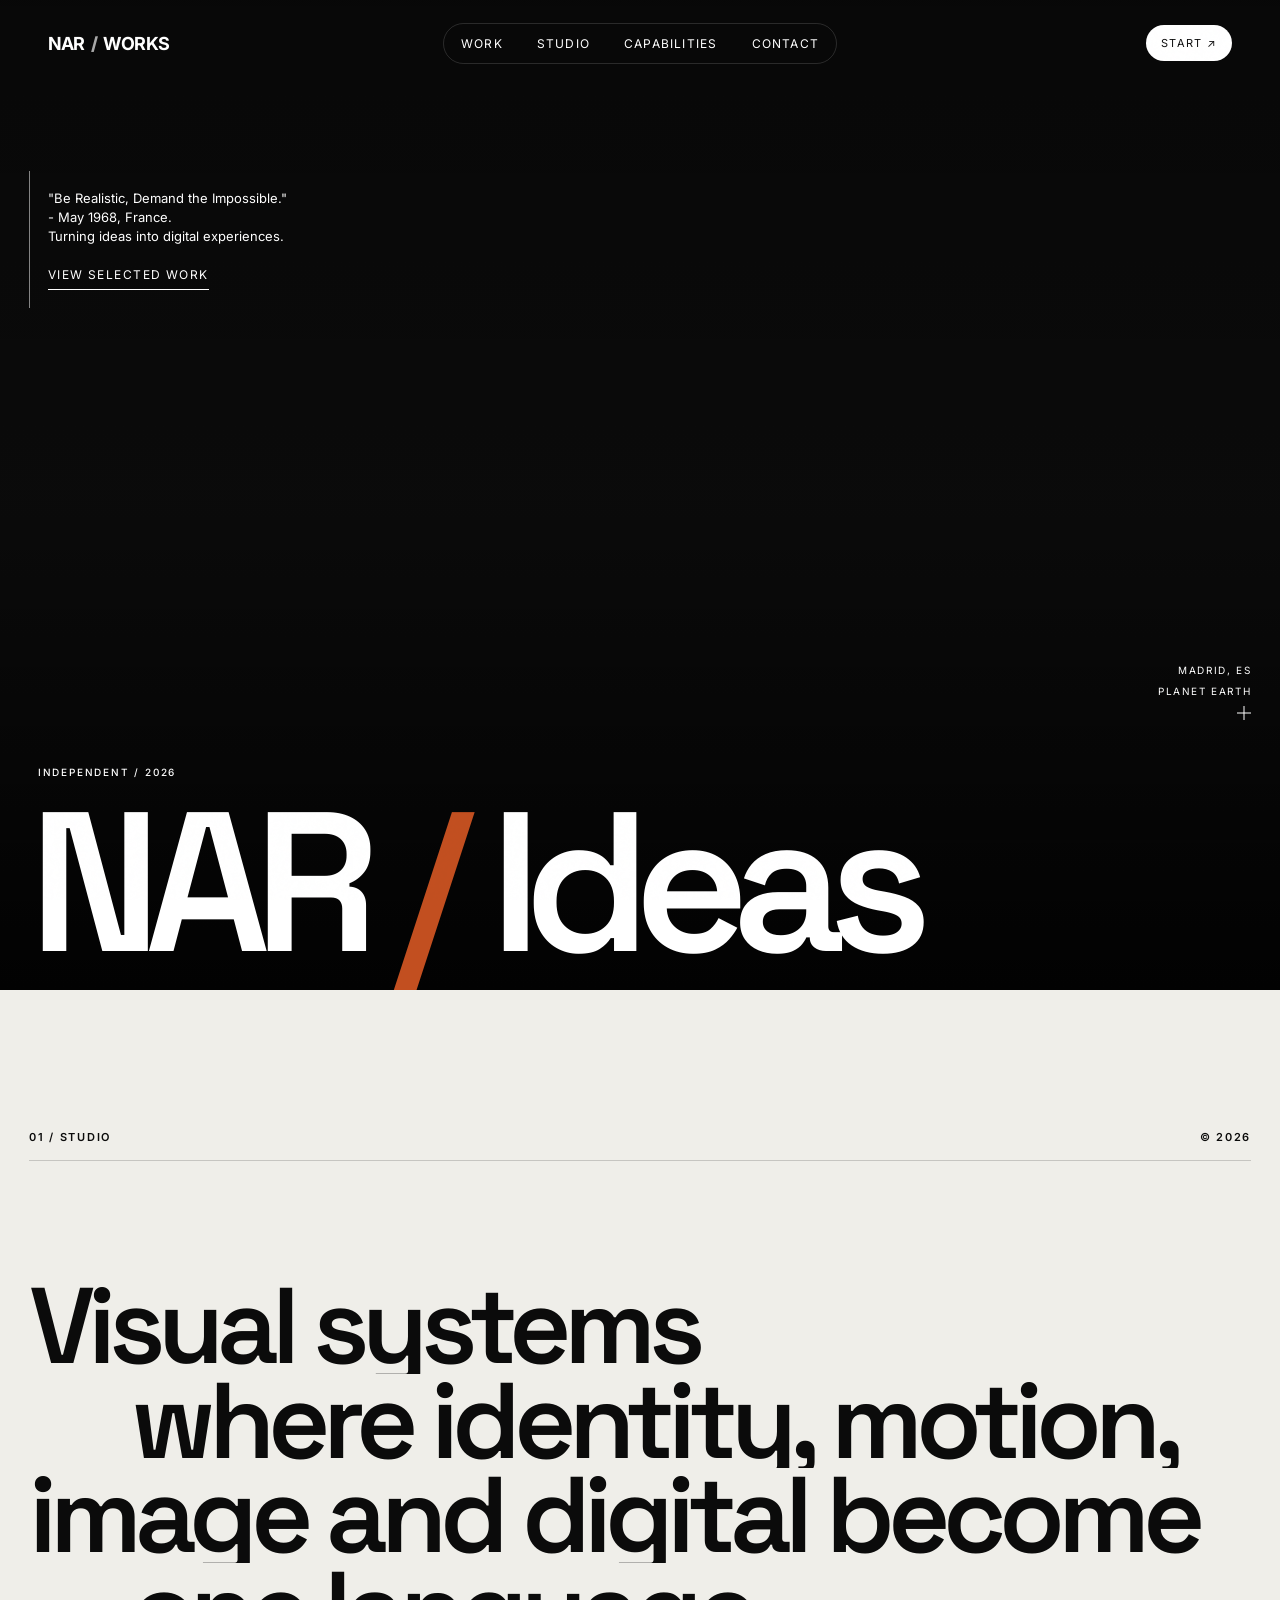
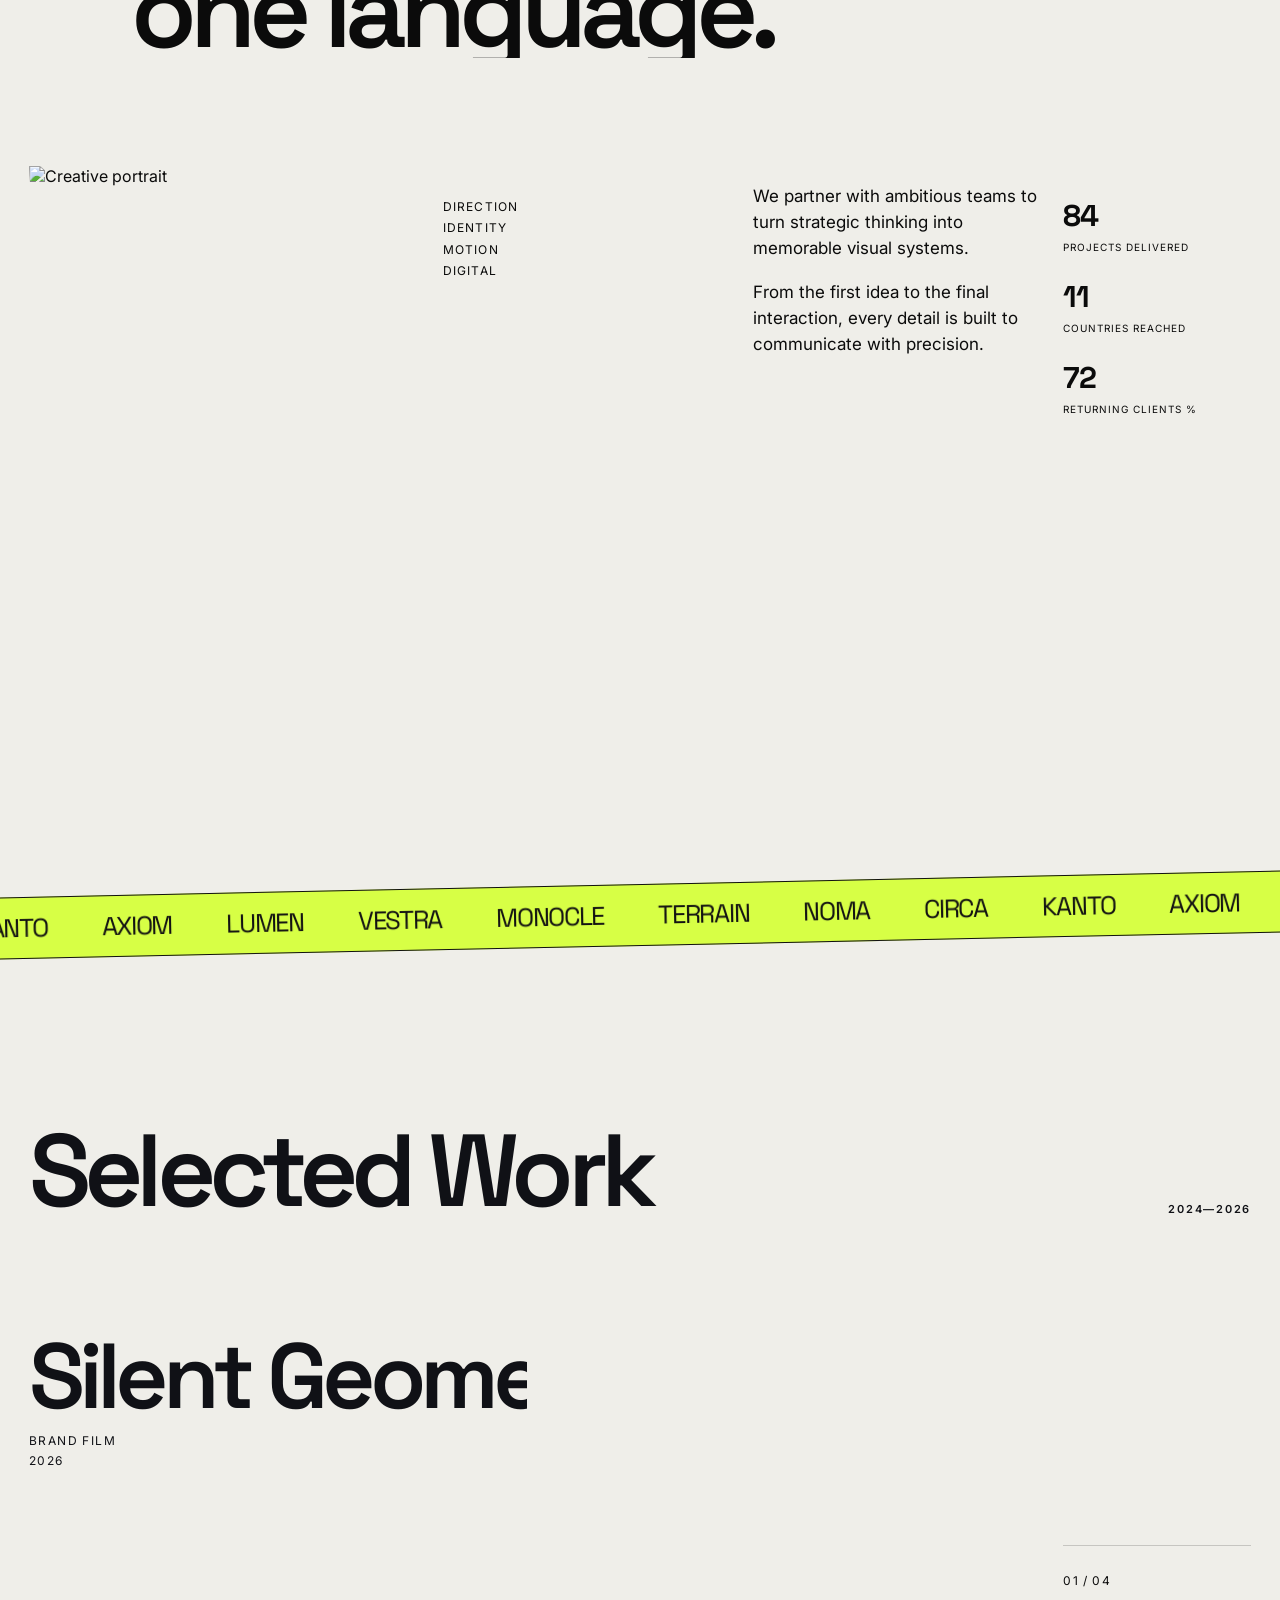
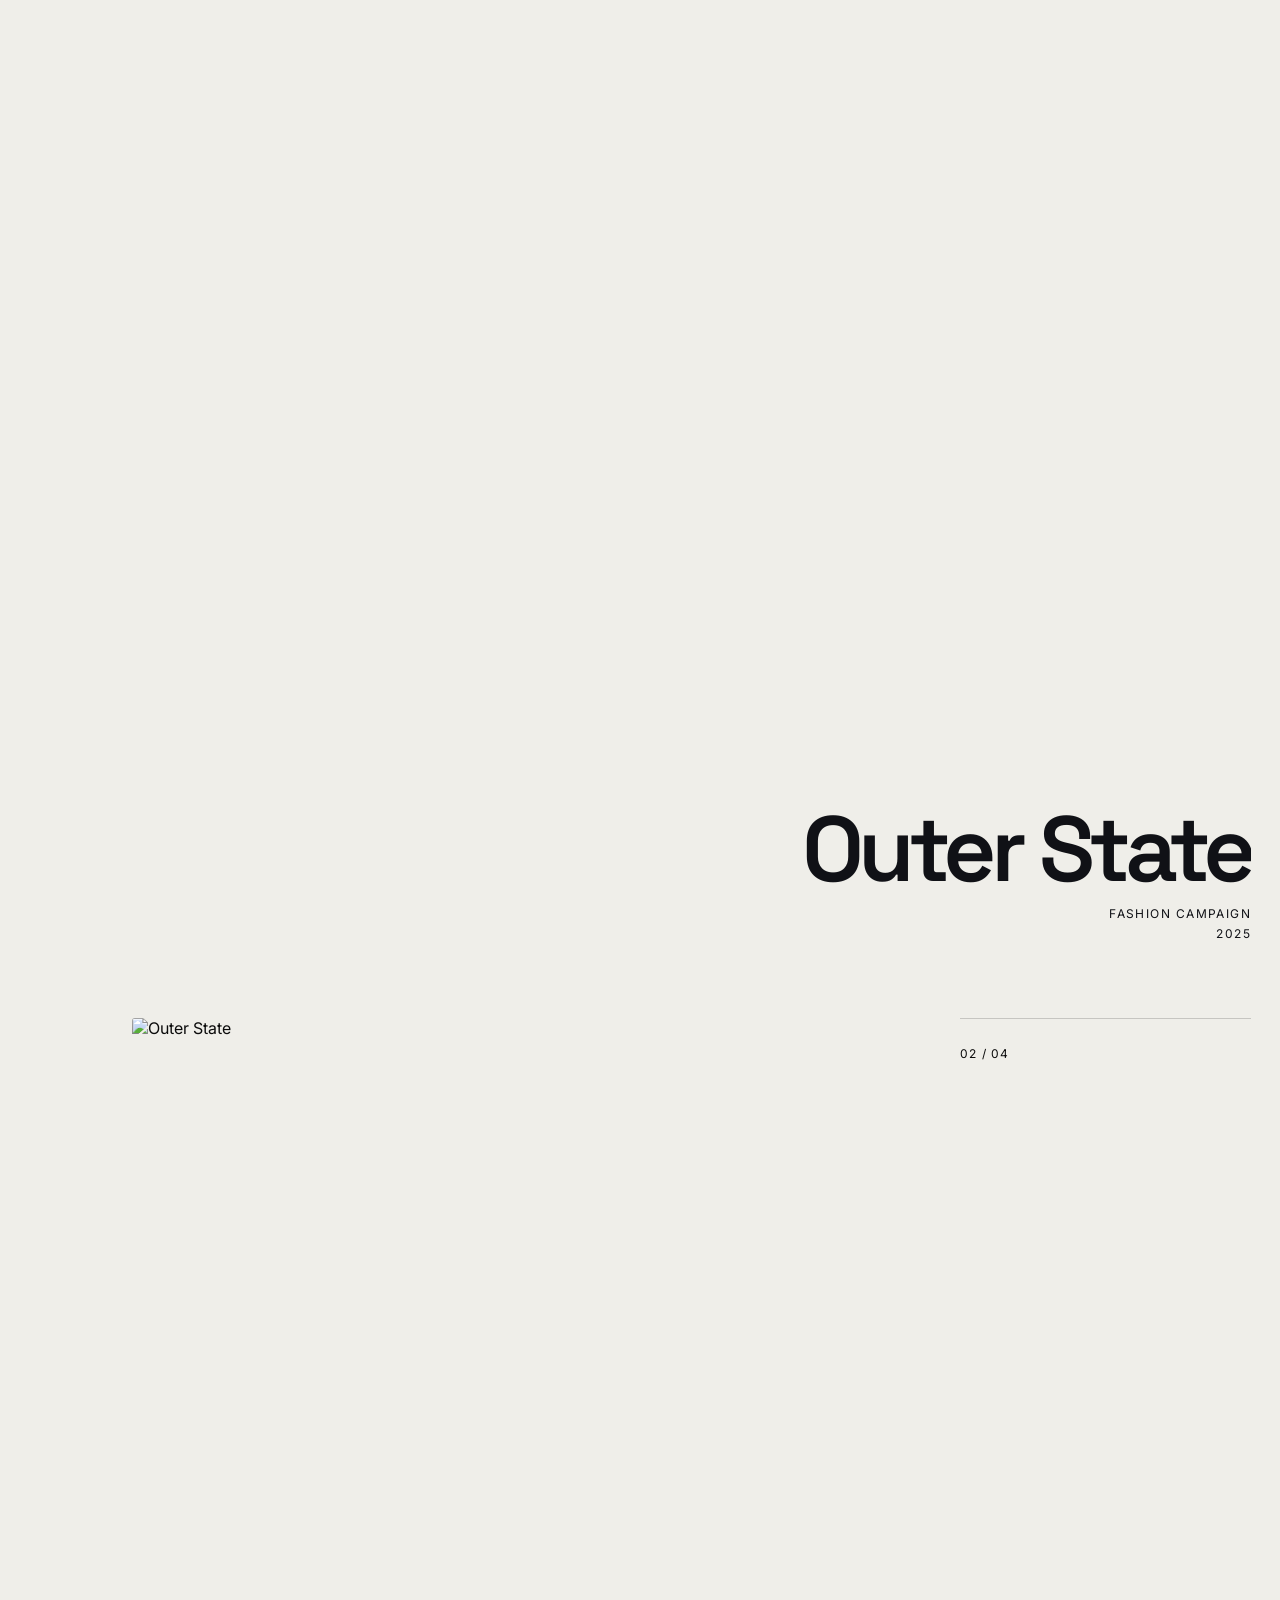
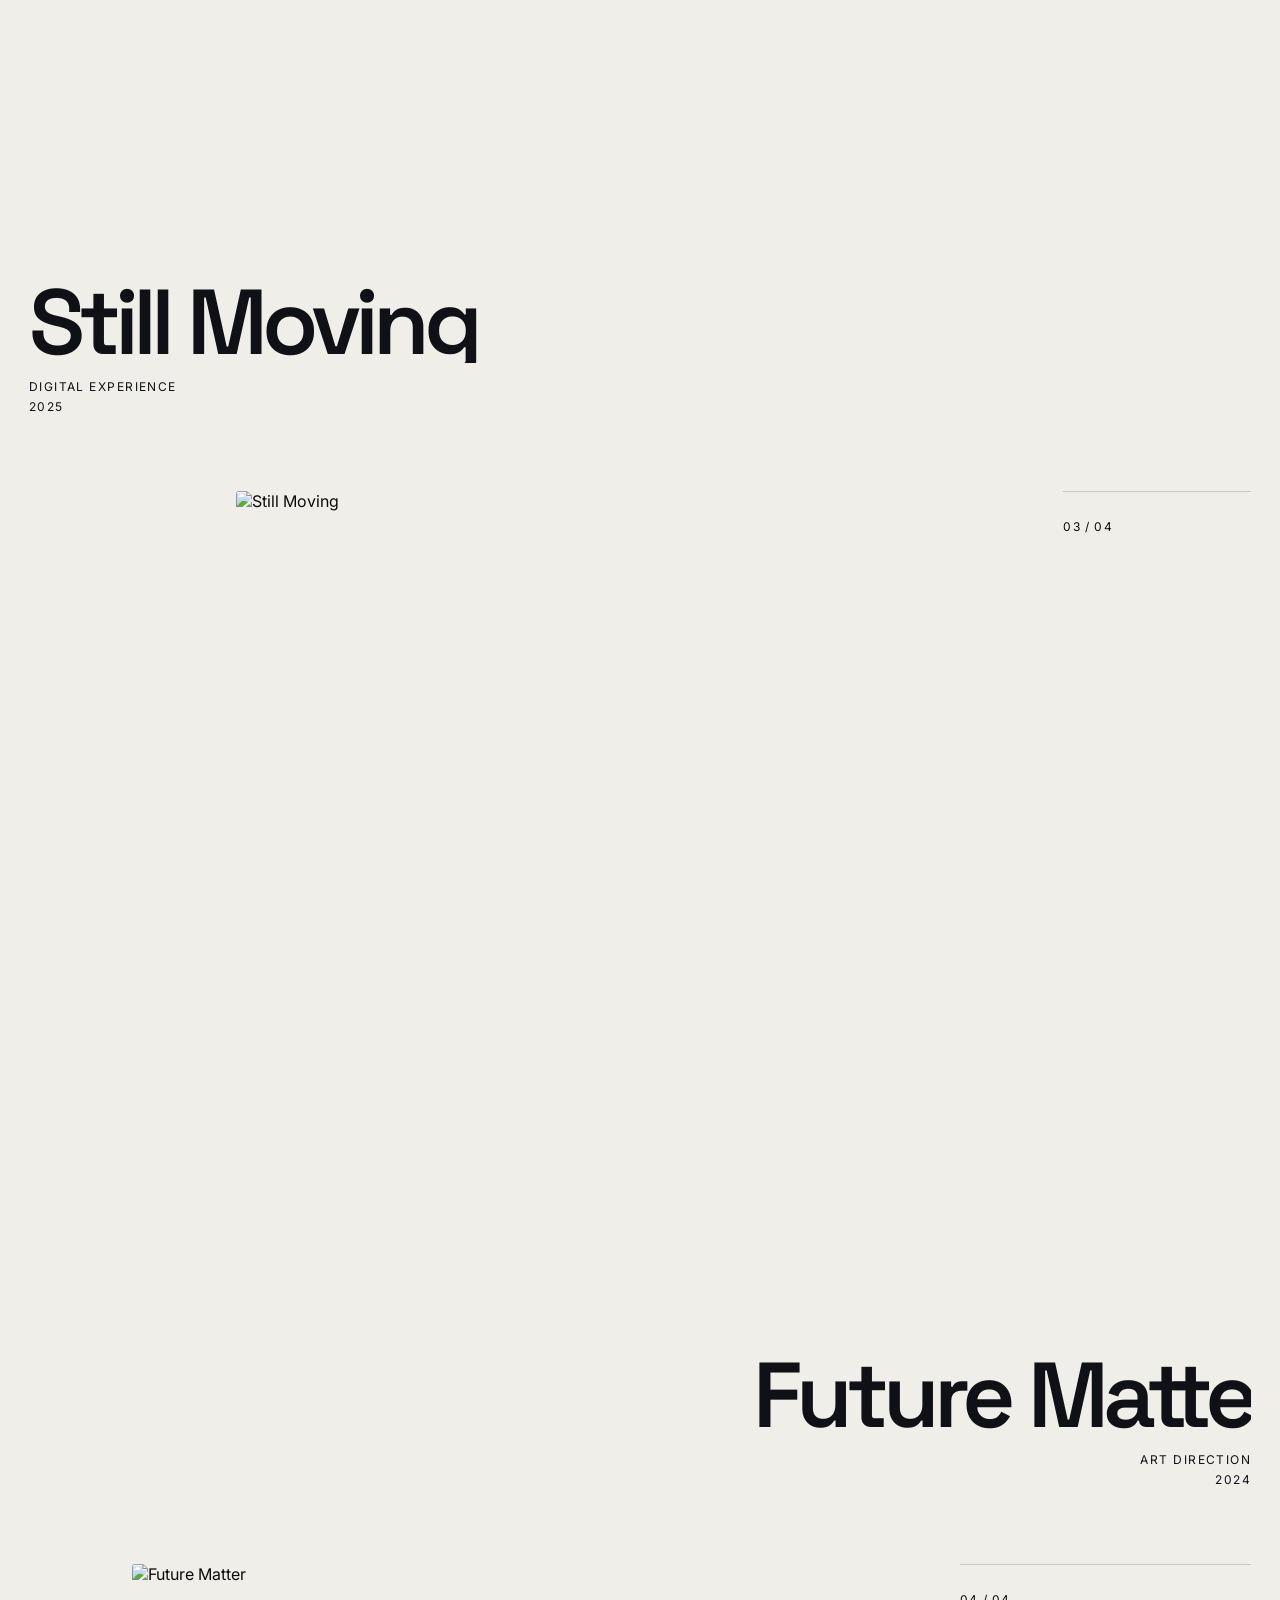
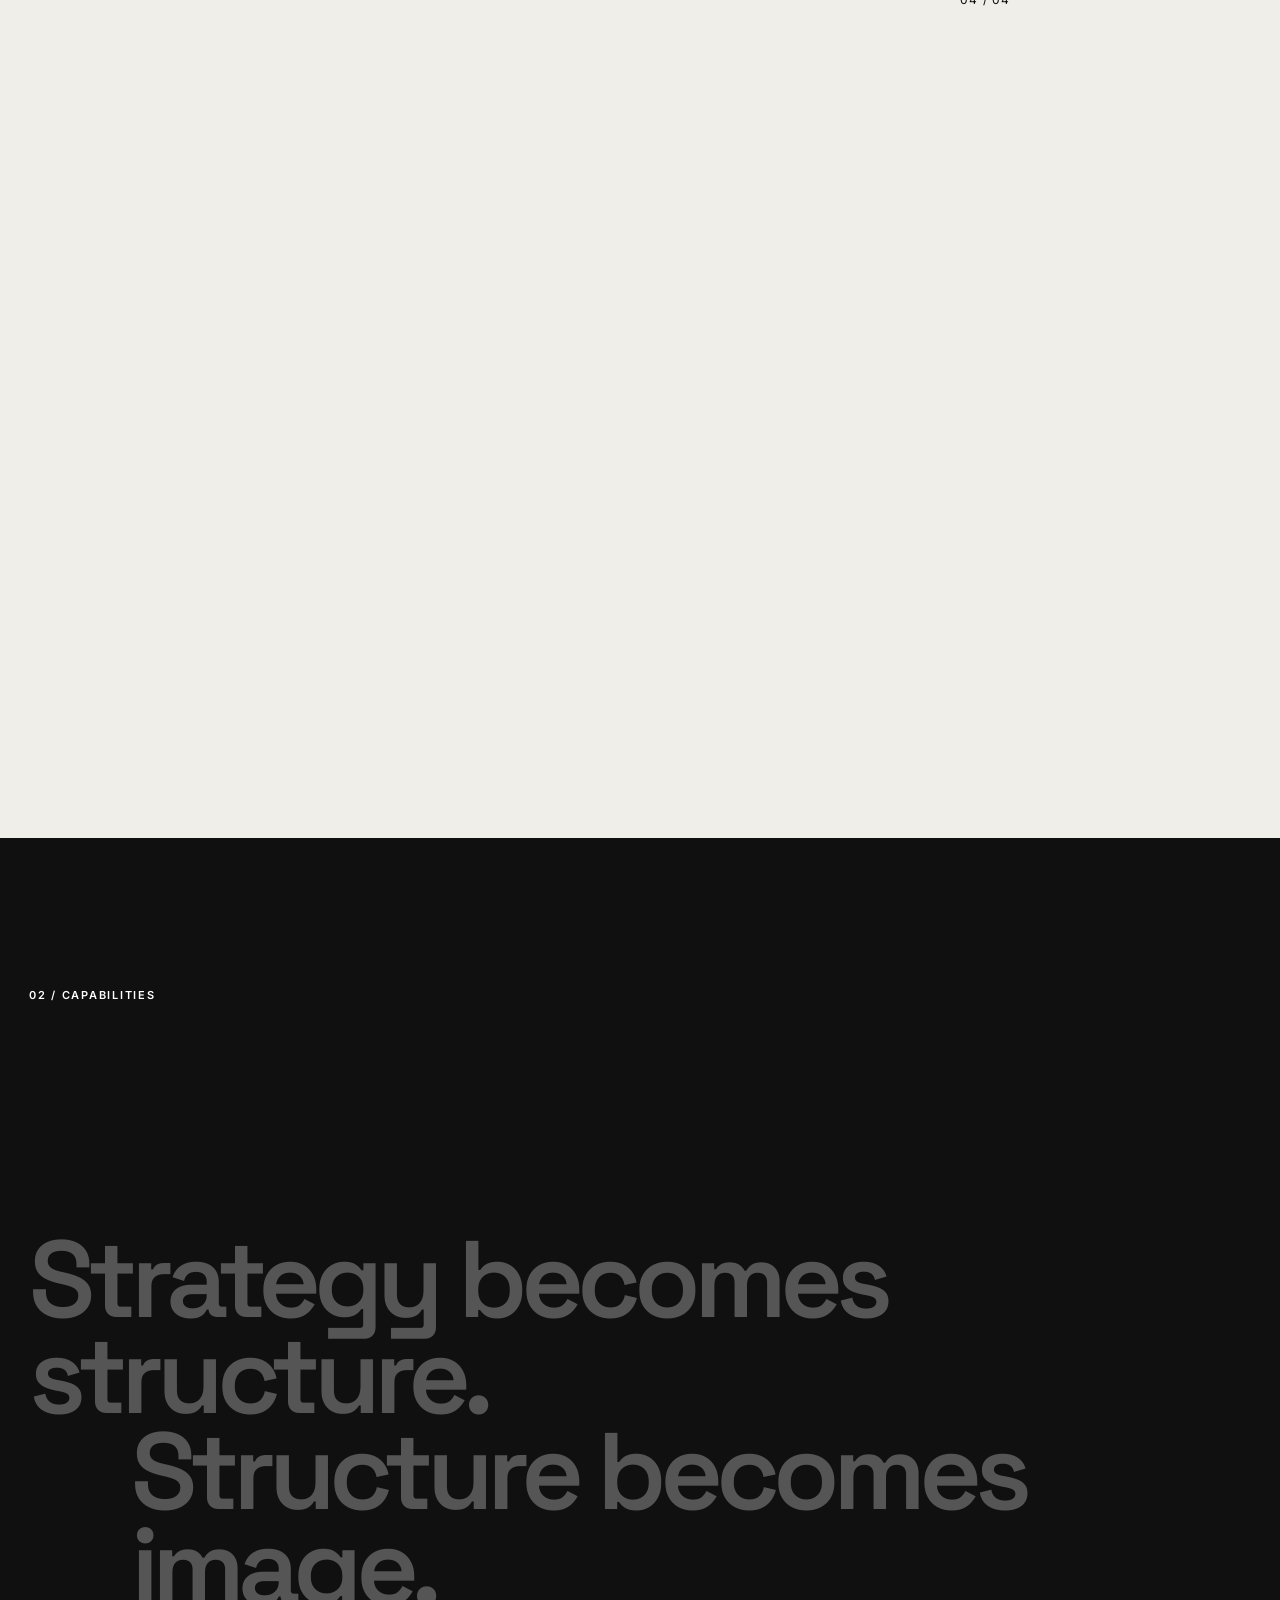
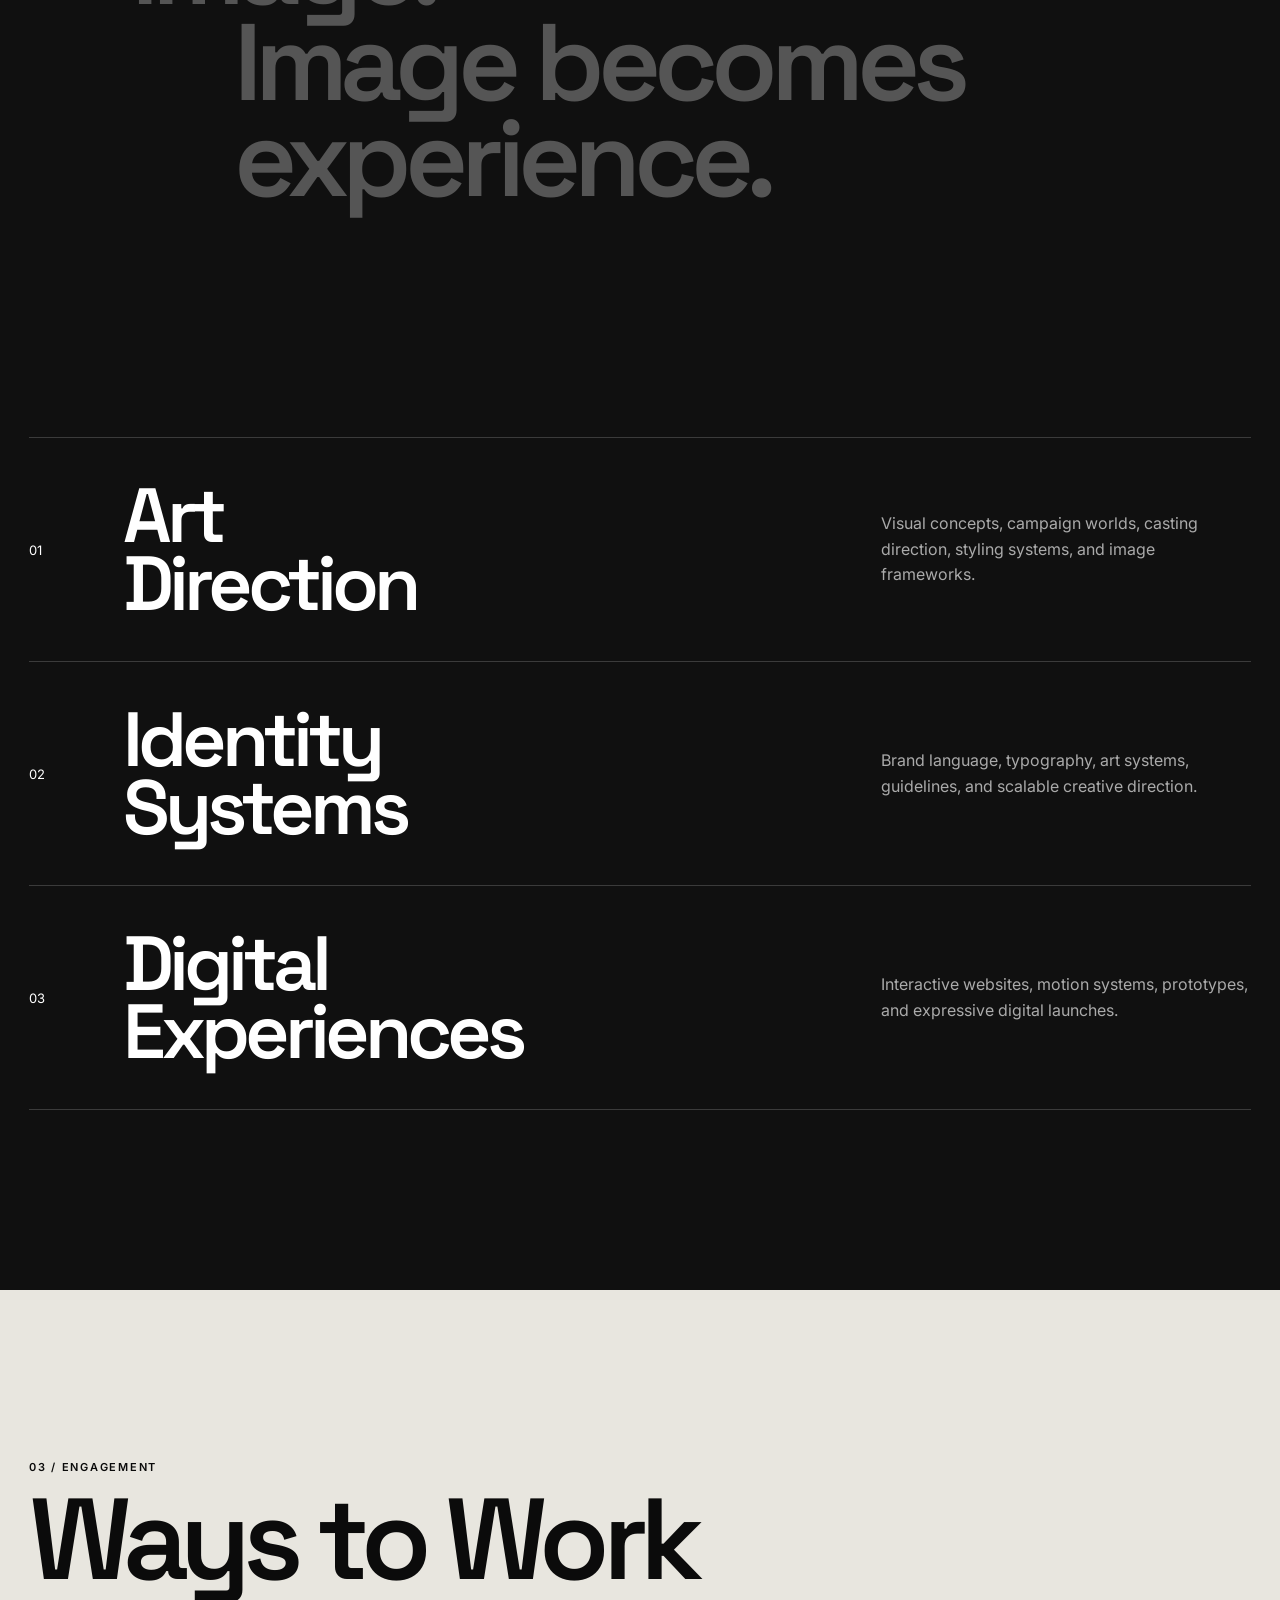
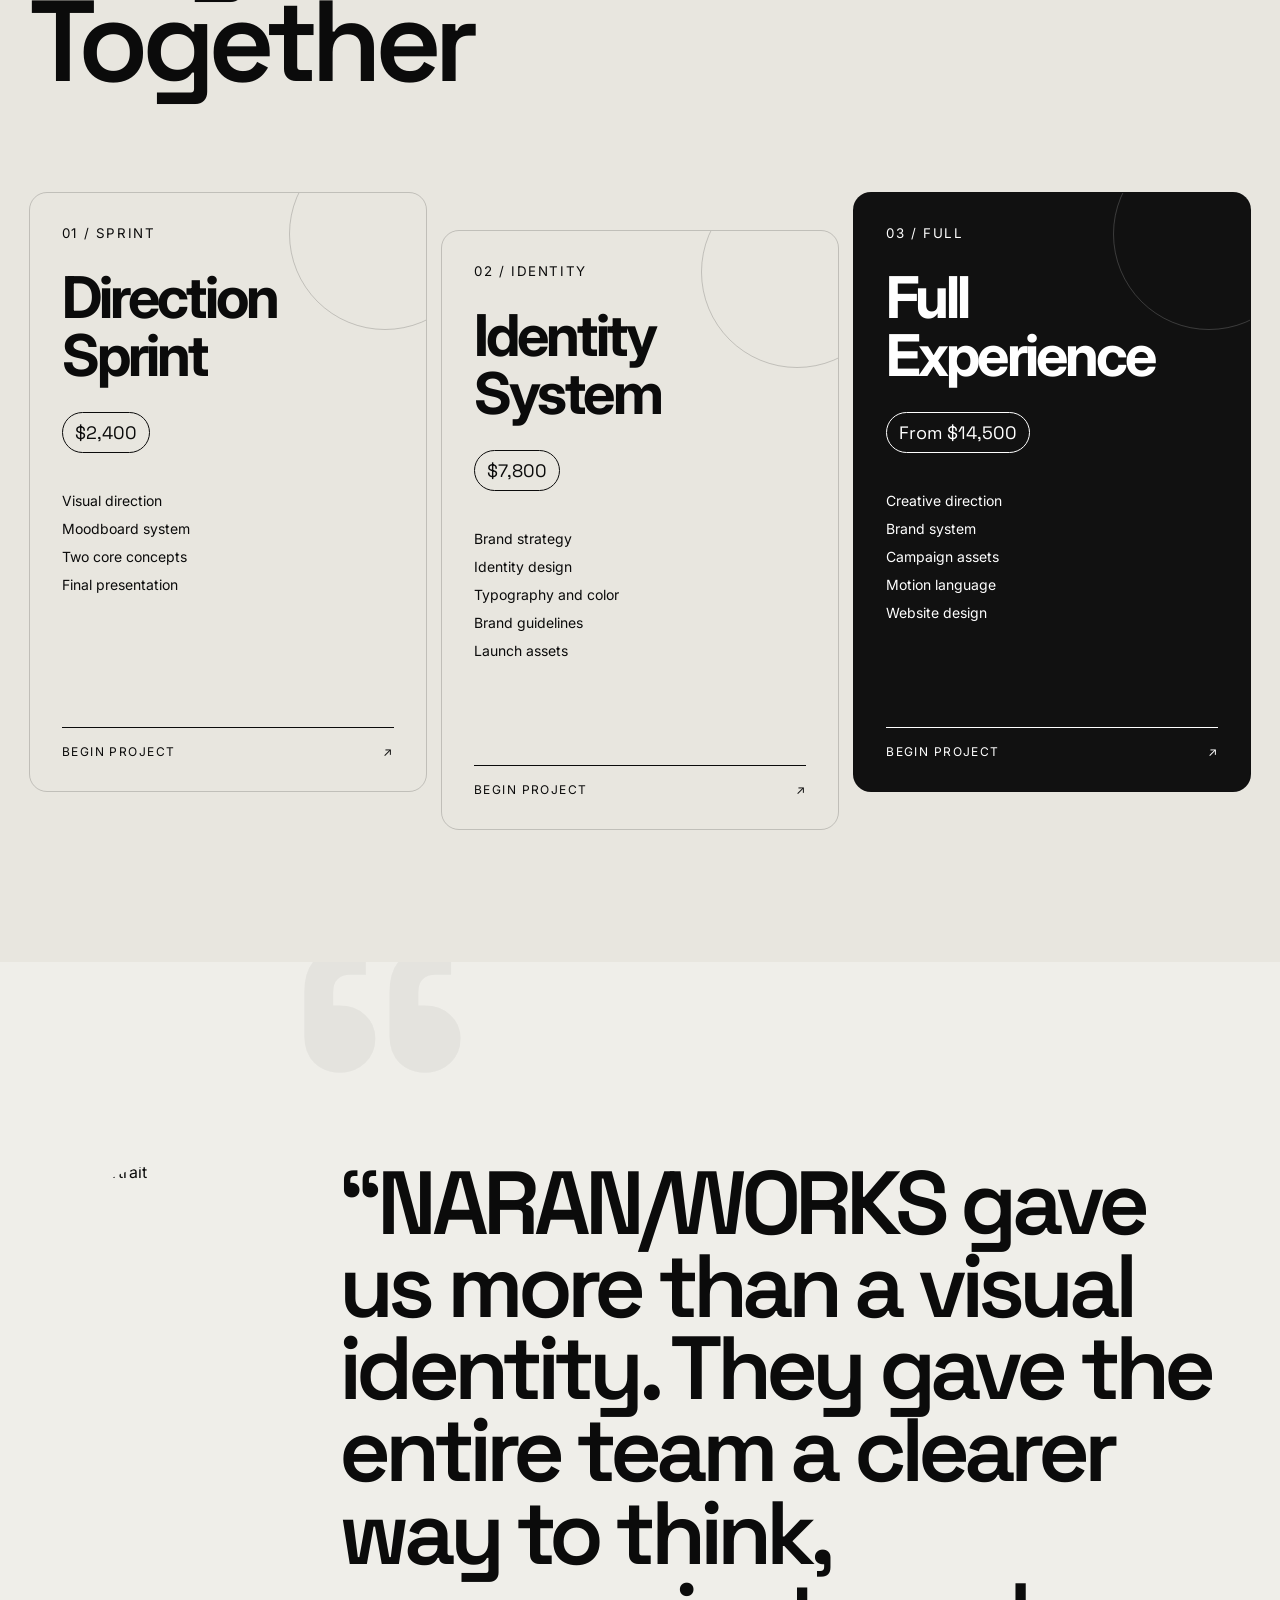
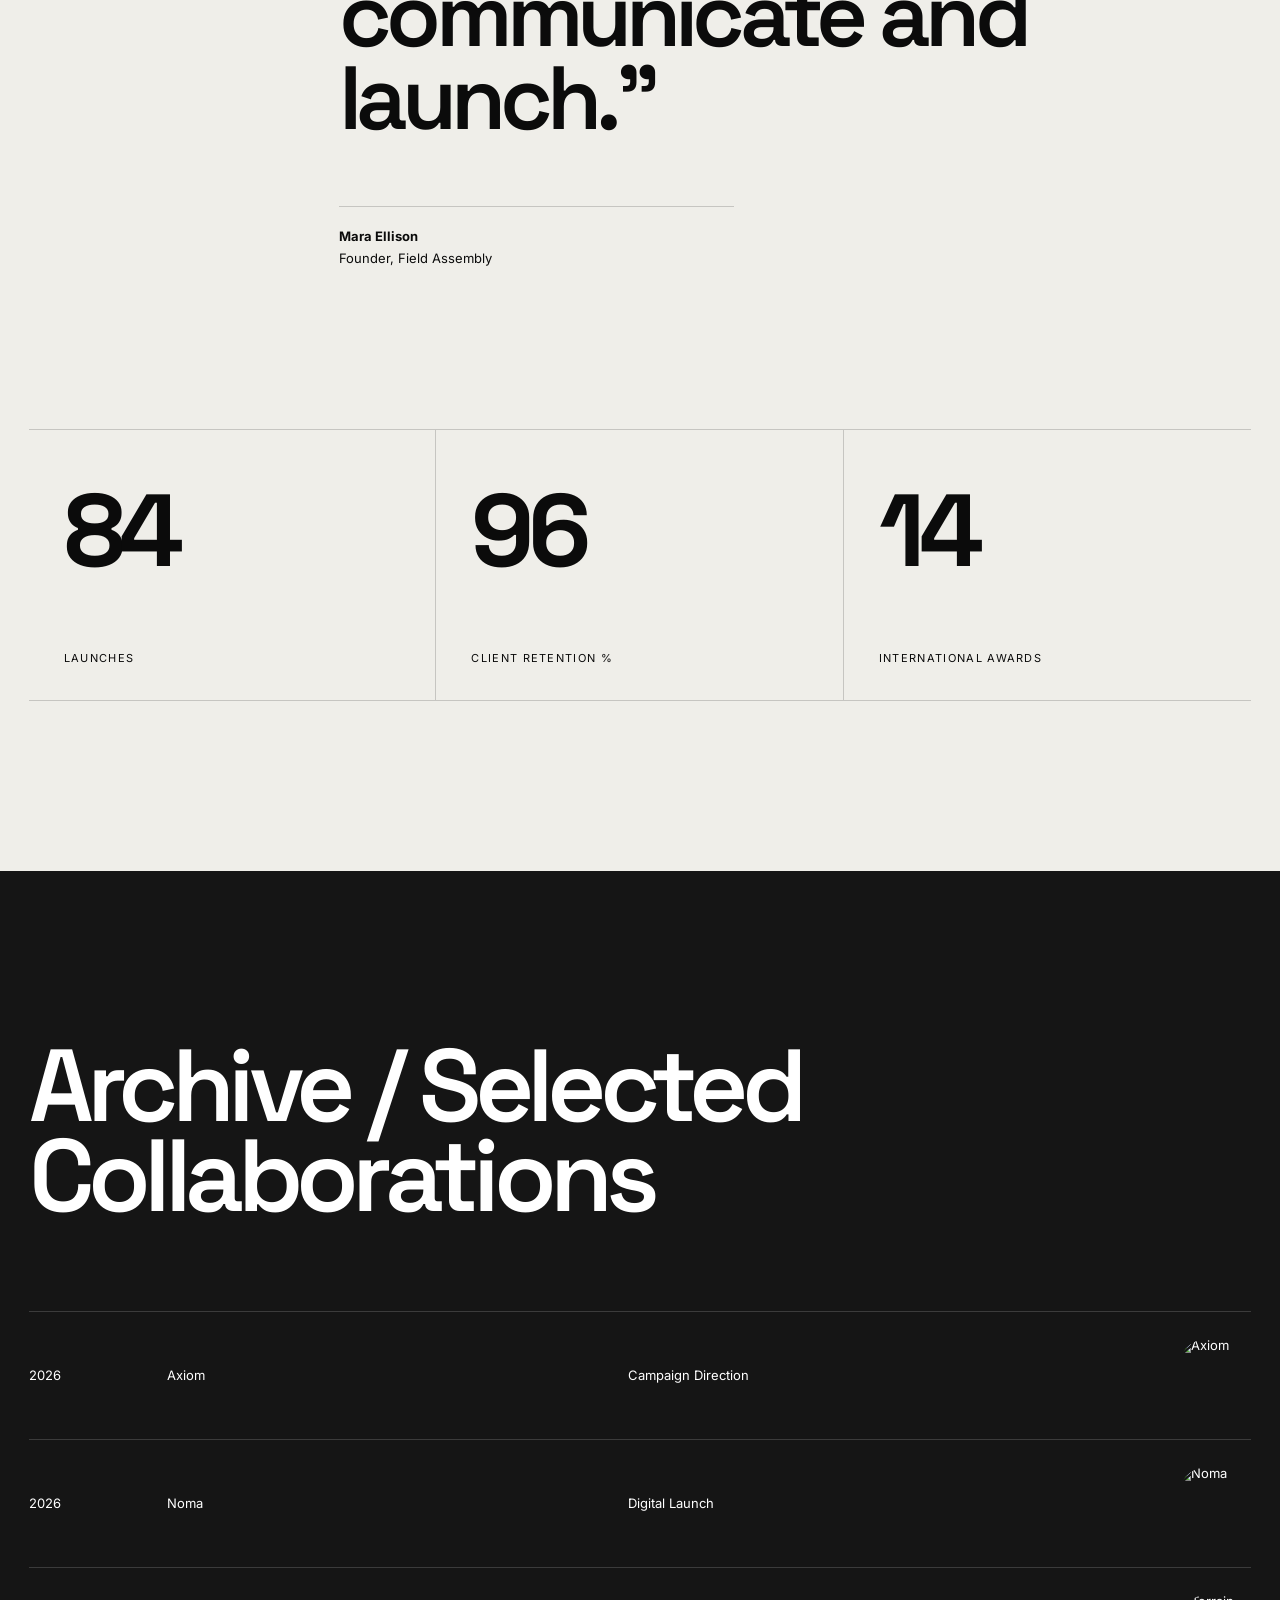
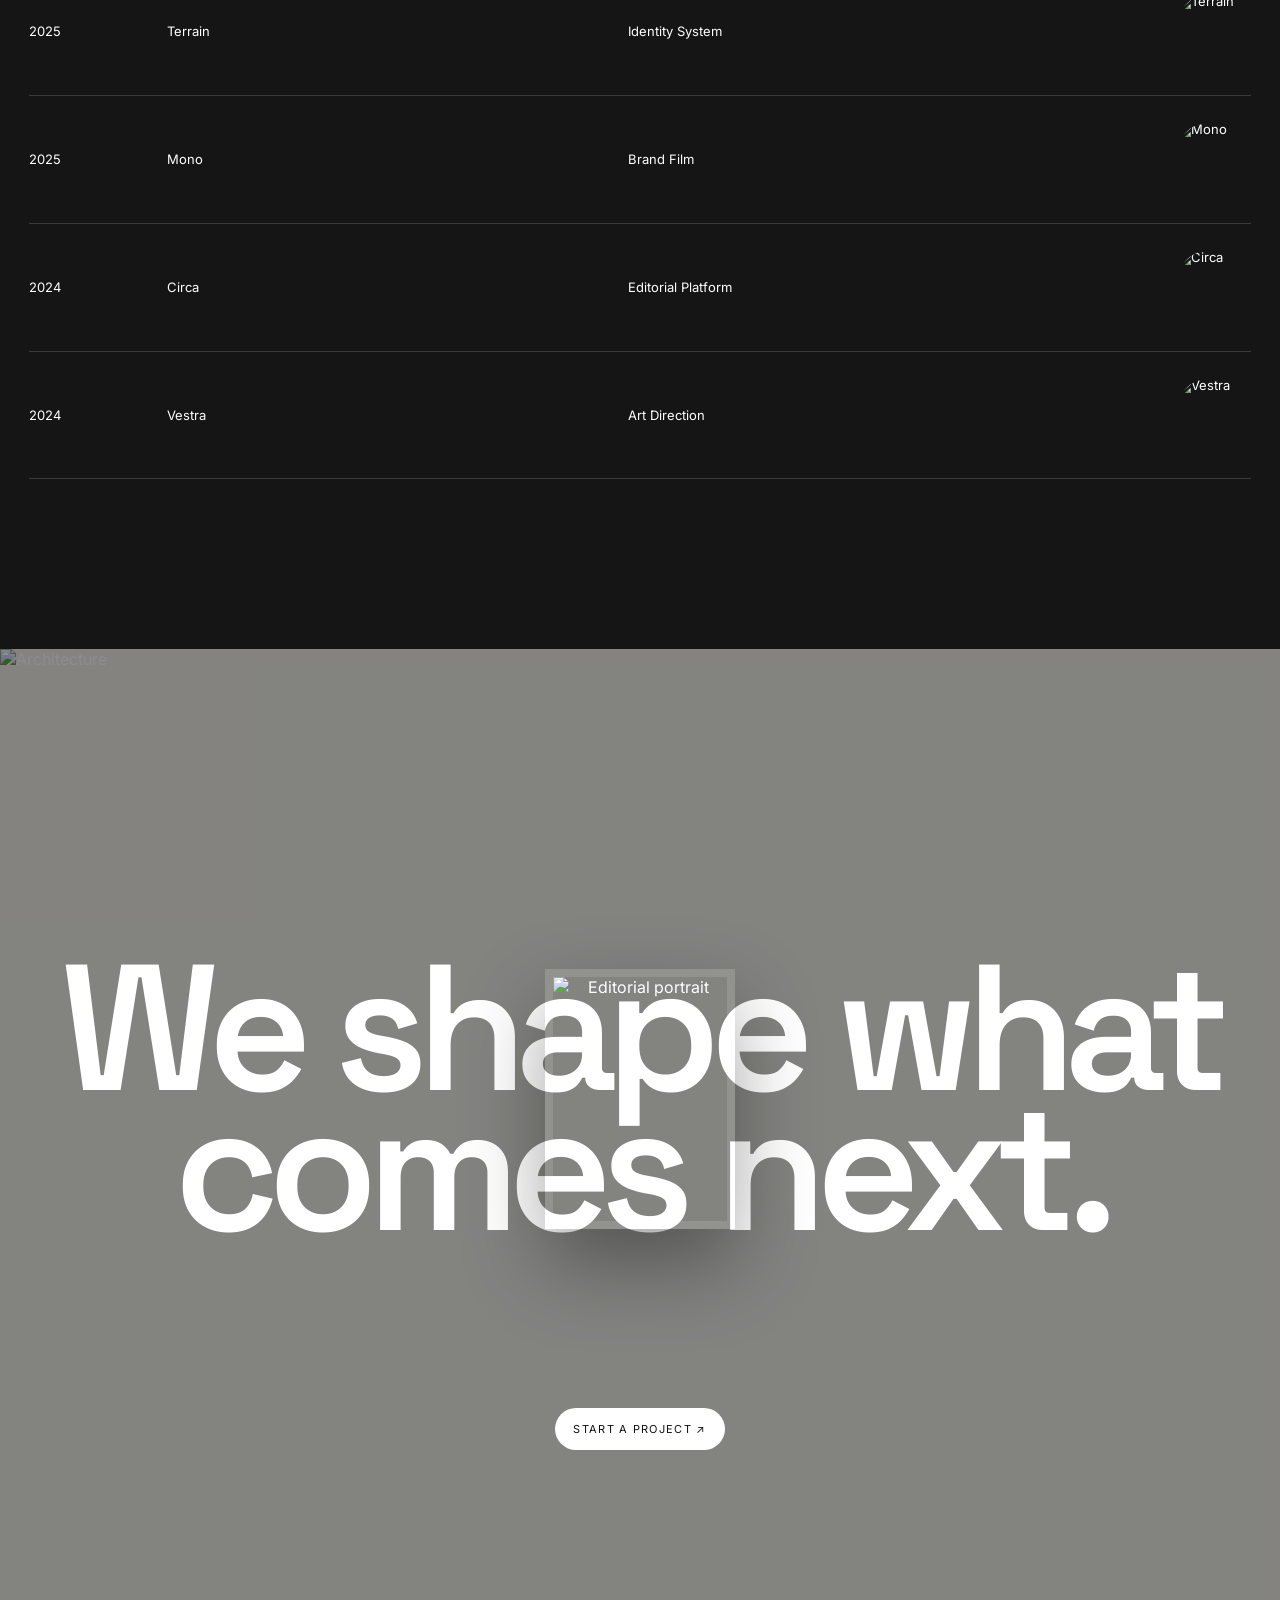
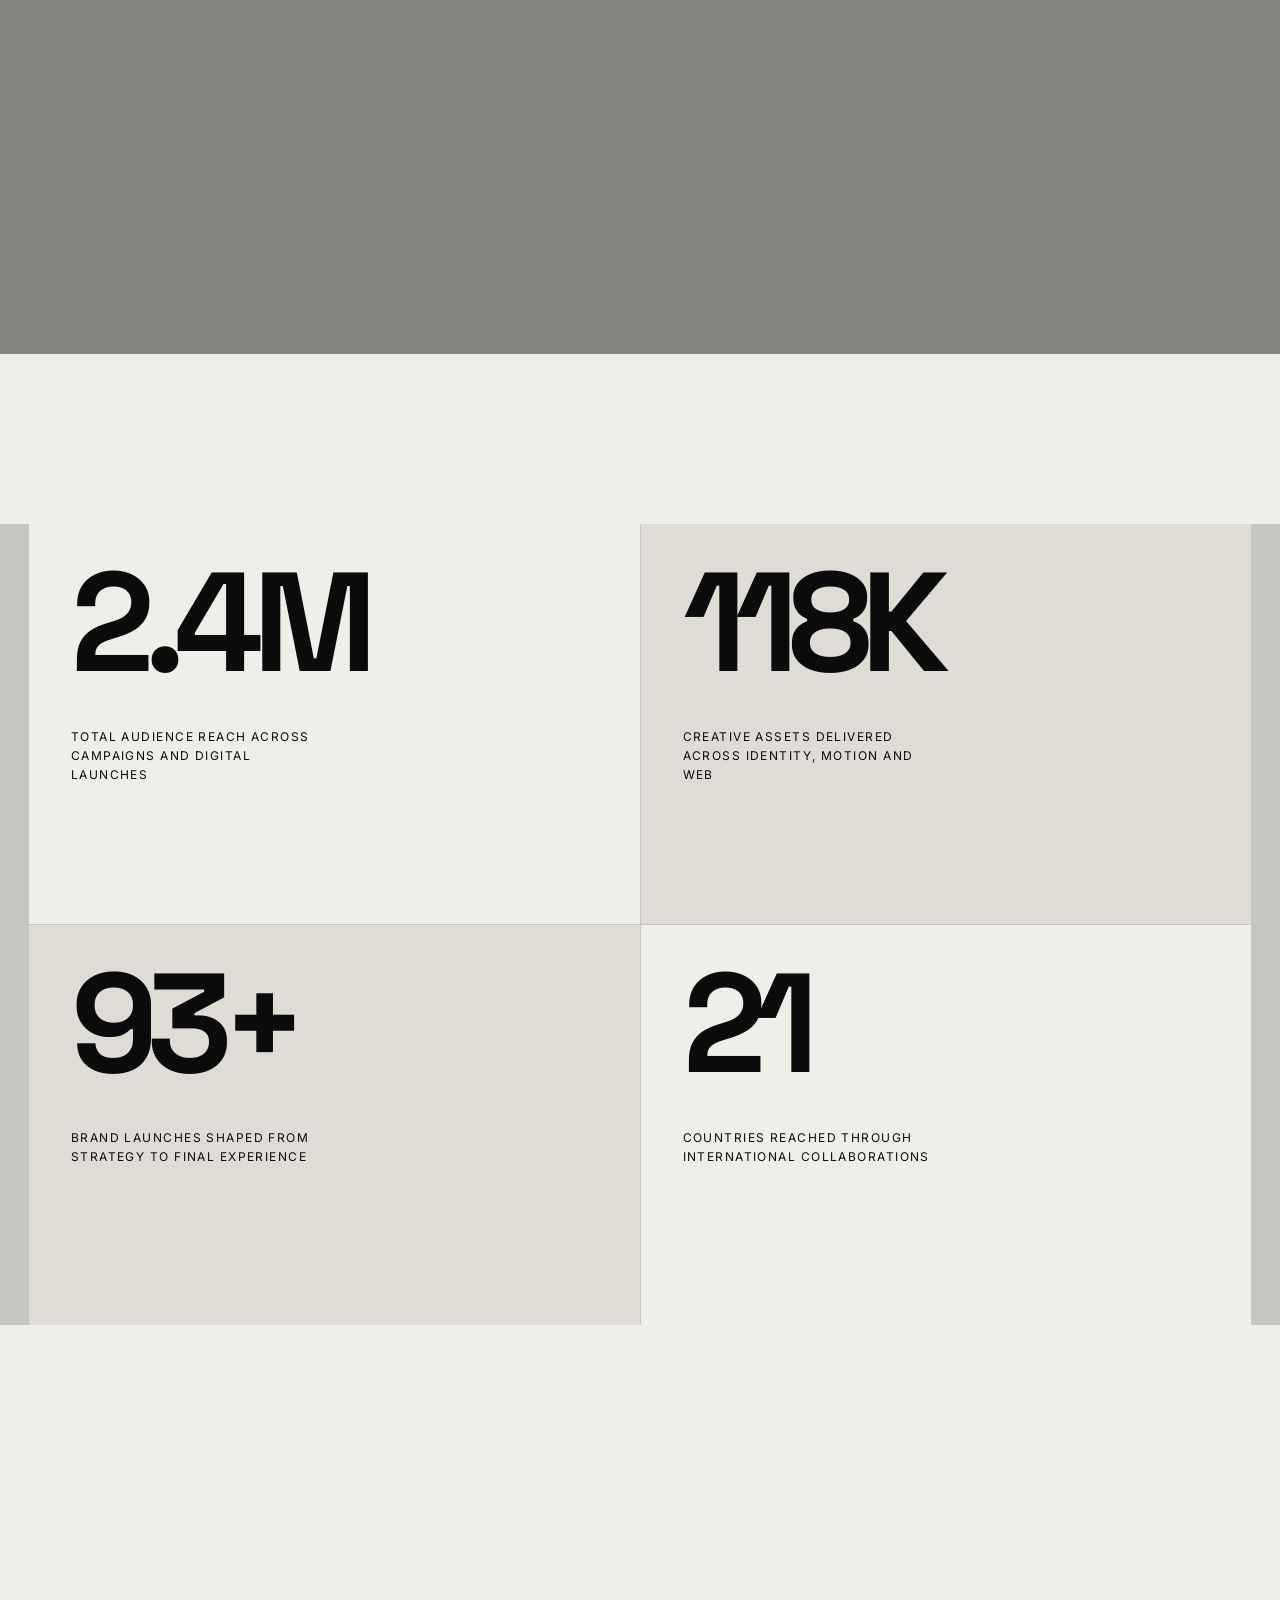
==== commit ce951ee4: "Update index.html" ====
--- a/index.html
+++ b/index.html
@@ -4,7 +4,7 @@
 <meta charset="utf-8">
 <meta name="viewport" content="width=device-width, initial-scale=1, viewport-fit=cover">
 <meta name="theme-color" content="#0b0b0b">
-<title>NAR / WORKS — Creative identities for digital experiences</title>
+<title>NAR / WORKS — Ideas into digital experiences</title>
 <link rel="preconnect" href="https://fonts.googleapis.com">
 <link rel="preconnect" href="https://fonts.gstatic.com" crossorigin>
 <link href="https://fonts.googleapis.com/css2?family=Inter:wght@400;500;600;700;800;900&family=Space+Grotesk:wght@400;500;600;700&display=swap" rel="stylesheet">
@@ -431,7 +431,7 @@
     <div class="hero-topcopy">
       <div class="line-mask"><span>"Be Realistic, Demand the Impossible."</span></div>
       <div class="line-mask"><span>- May 1968, France.</span></div>
-      <div class="line-mask"><span>Creative identities for digital experiences.</span></div>
+      <div class="line-mask"><span>Turning ideas into digital experiences.</span></div>
       <a class="hero-link" href="#work">View selected work</a>
     </div>
     <div class="hero-markers">
@@ -439,7 +439,7 @@
       <span>Planet Earth</span>
       <span class="cross"></span>
     </div>
-    <div class="hero-word display line-mask"><span>NAR <span class="slash">/</span> Concept</span></div>
+    <div class="hero-word display line-mask"><span>NAR <span class="slash">/</span> Ideas</span></div>
     <div class="hero-spacer"></div>
   </section>
 
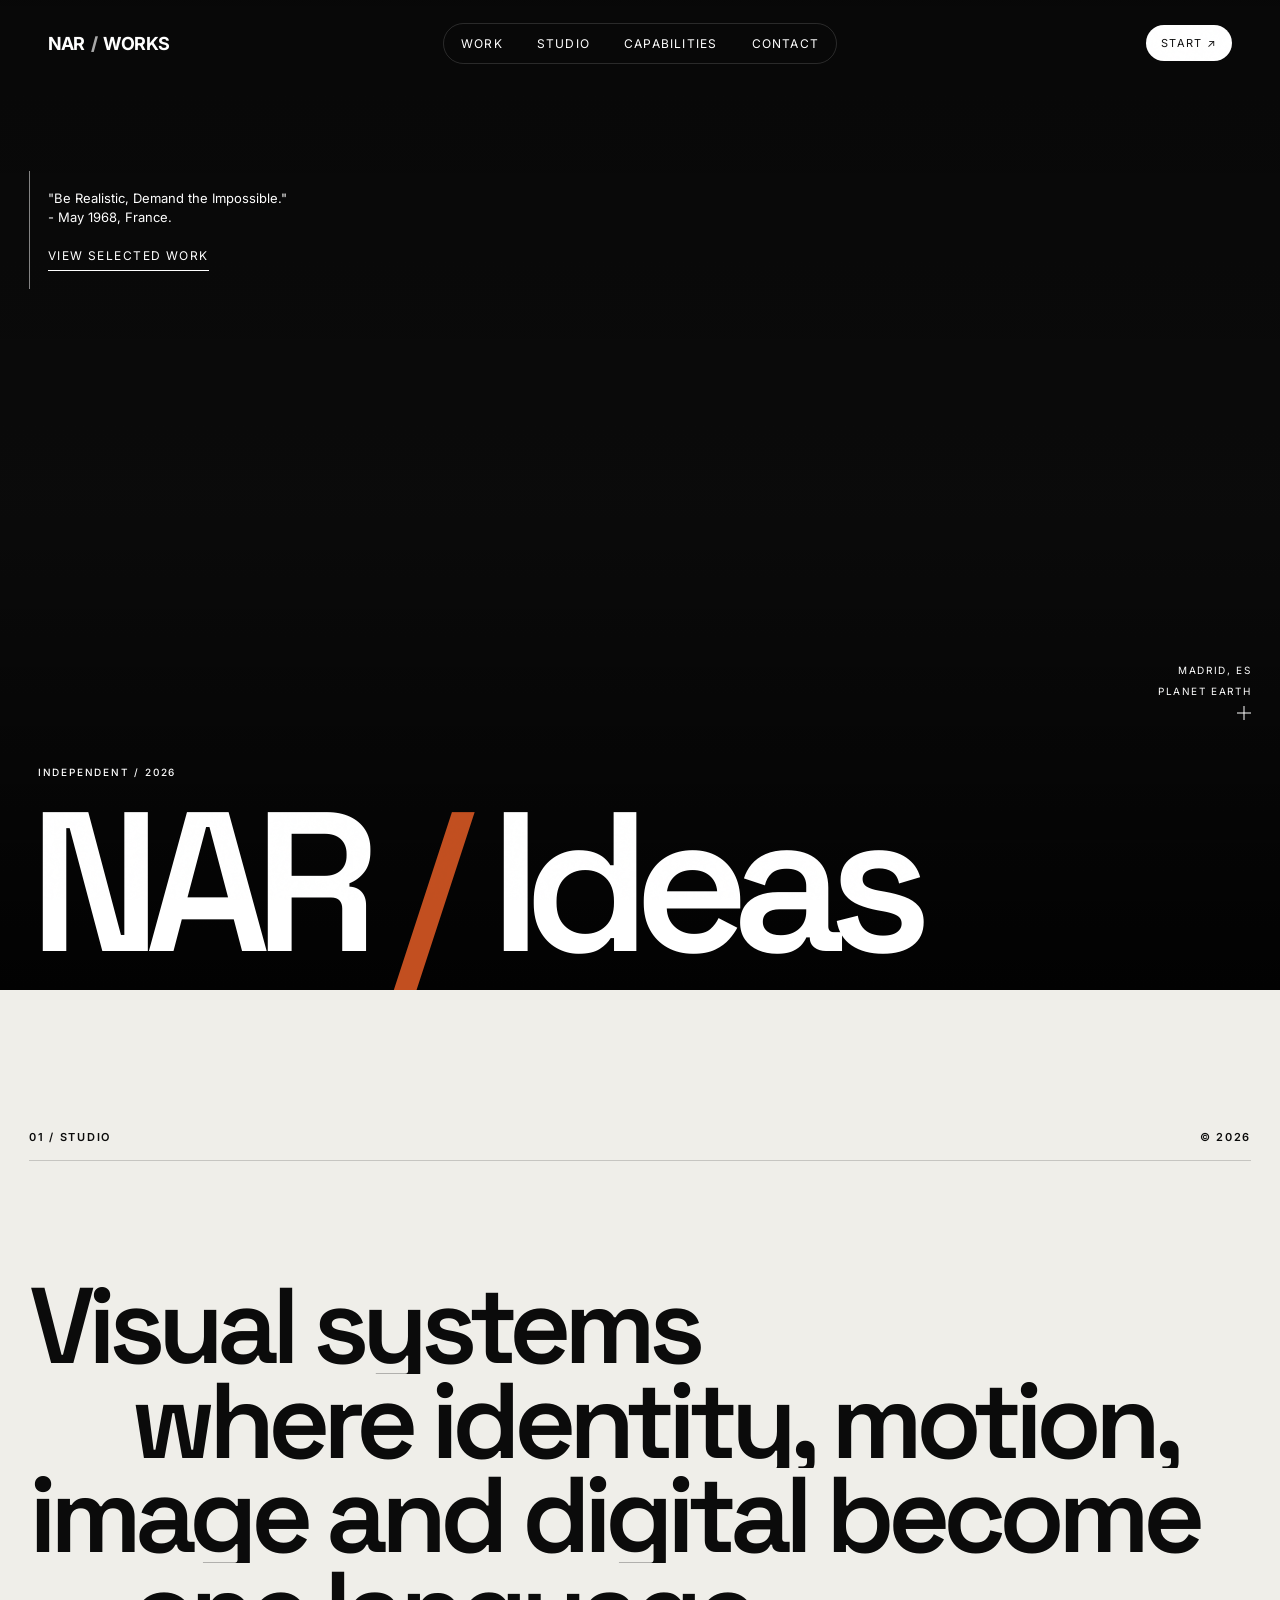
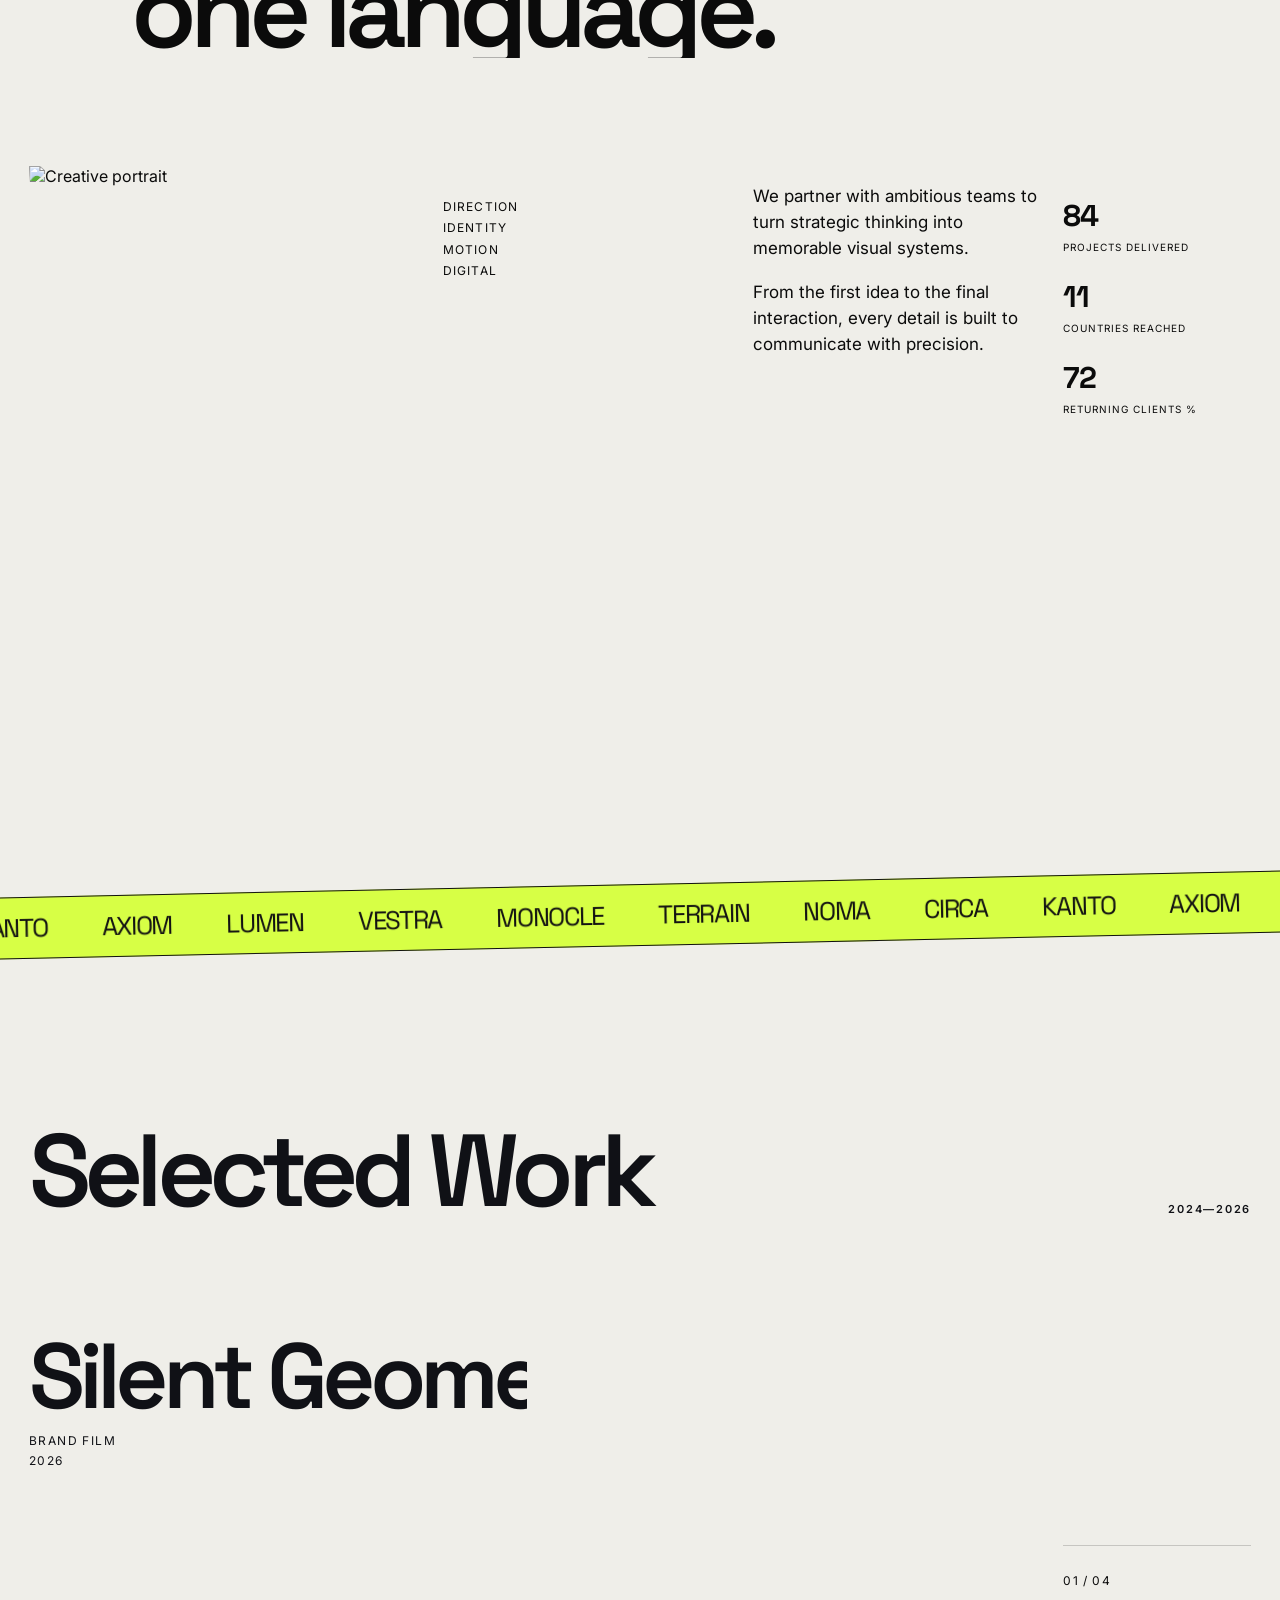
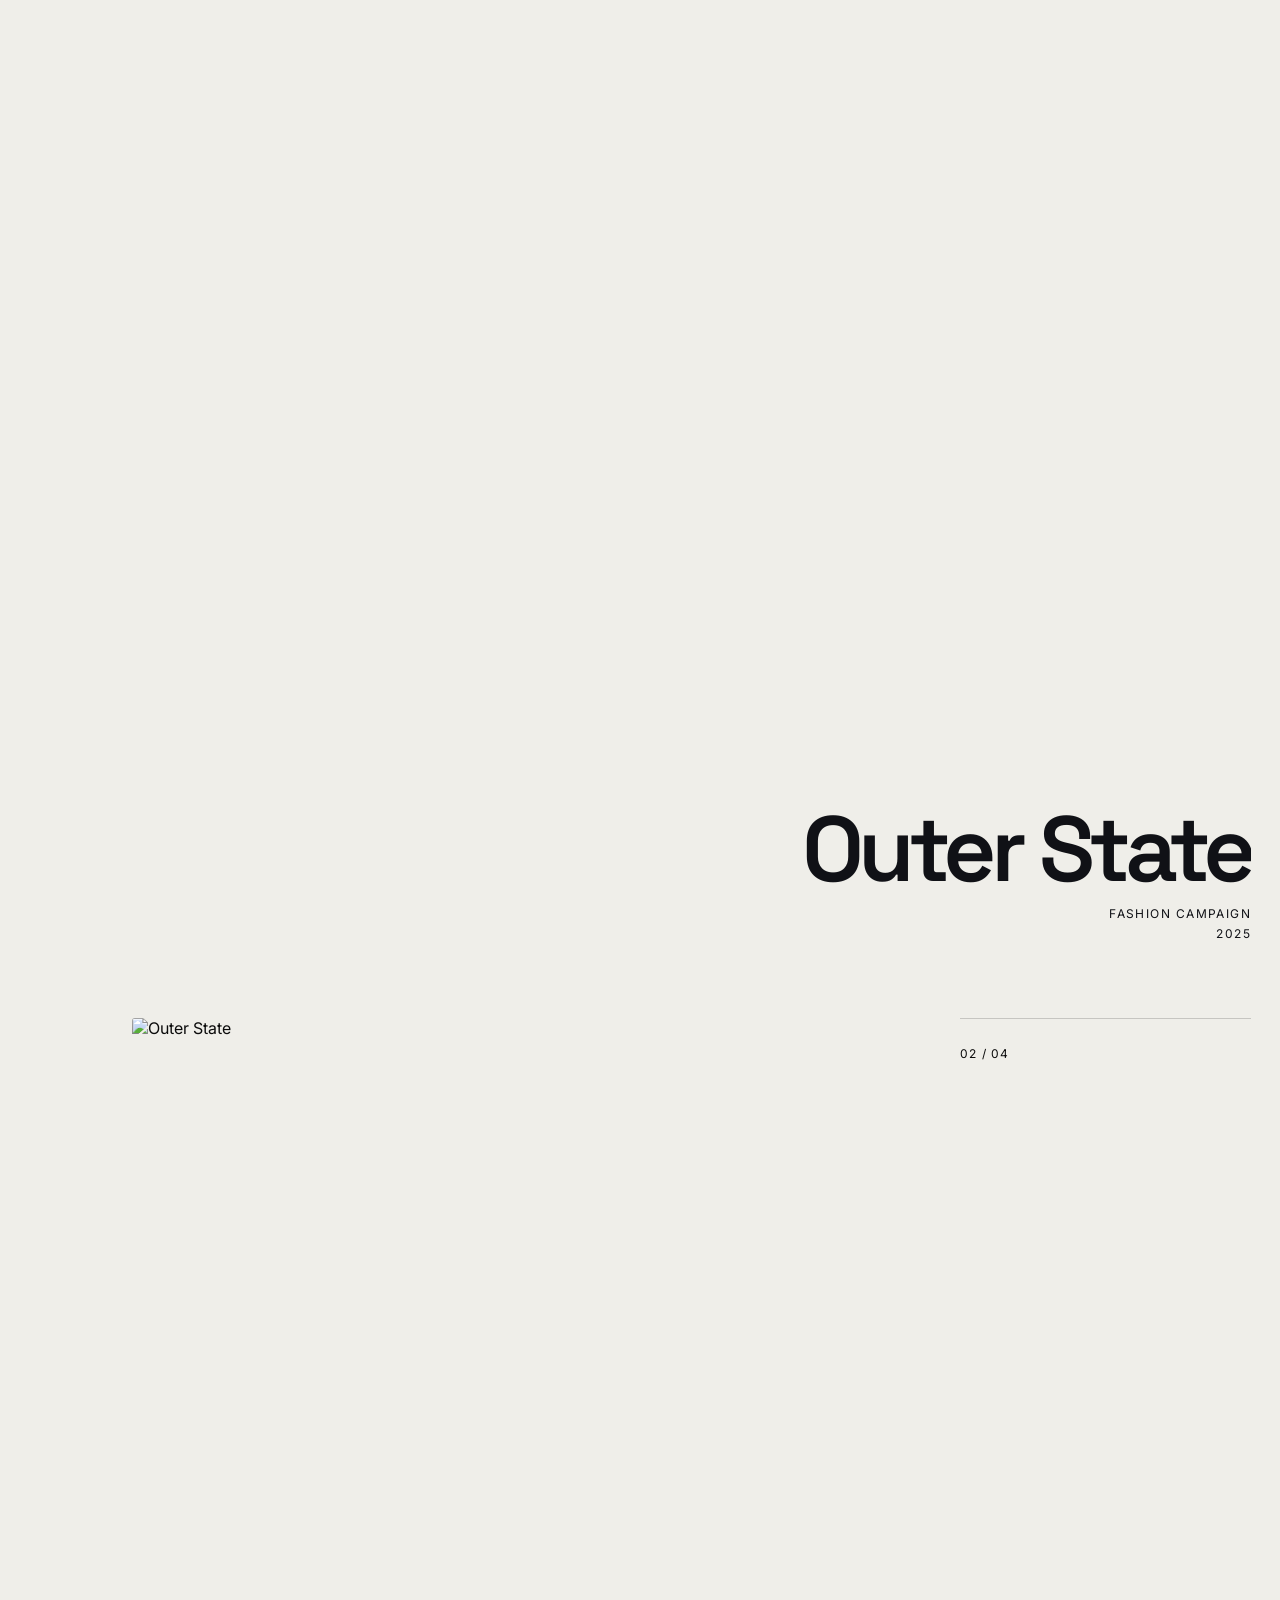
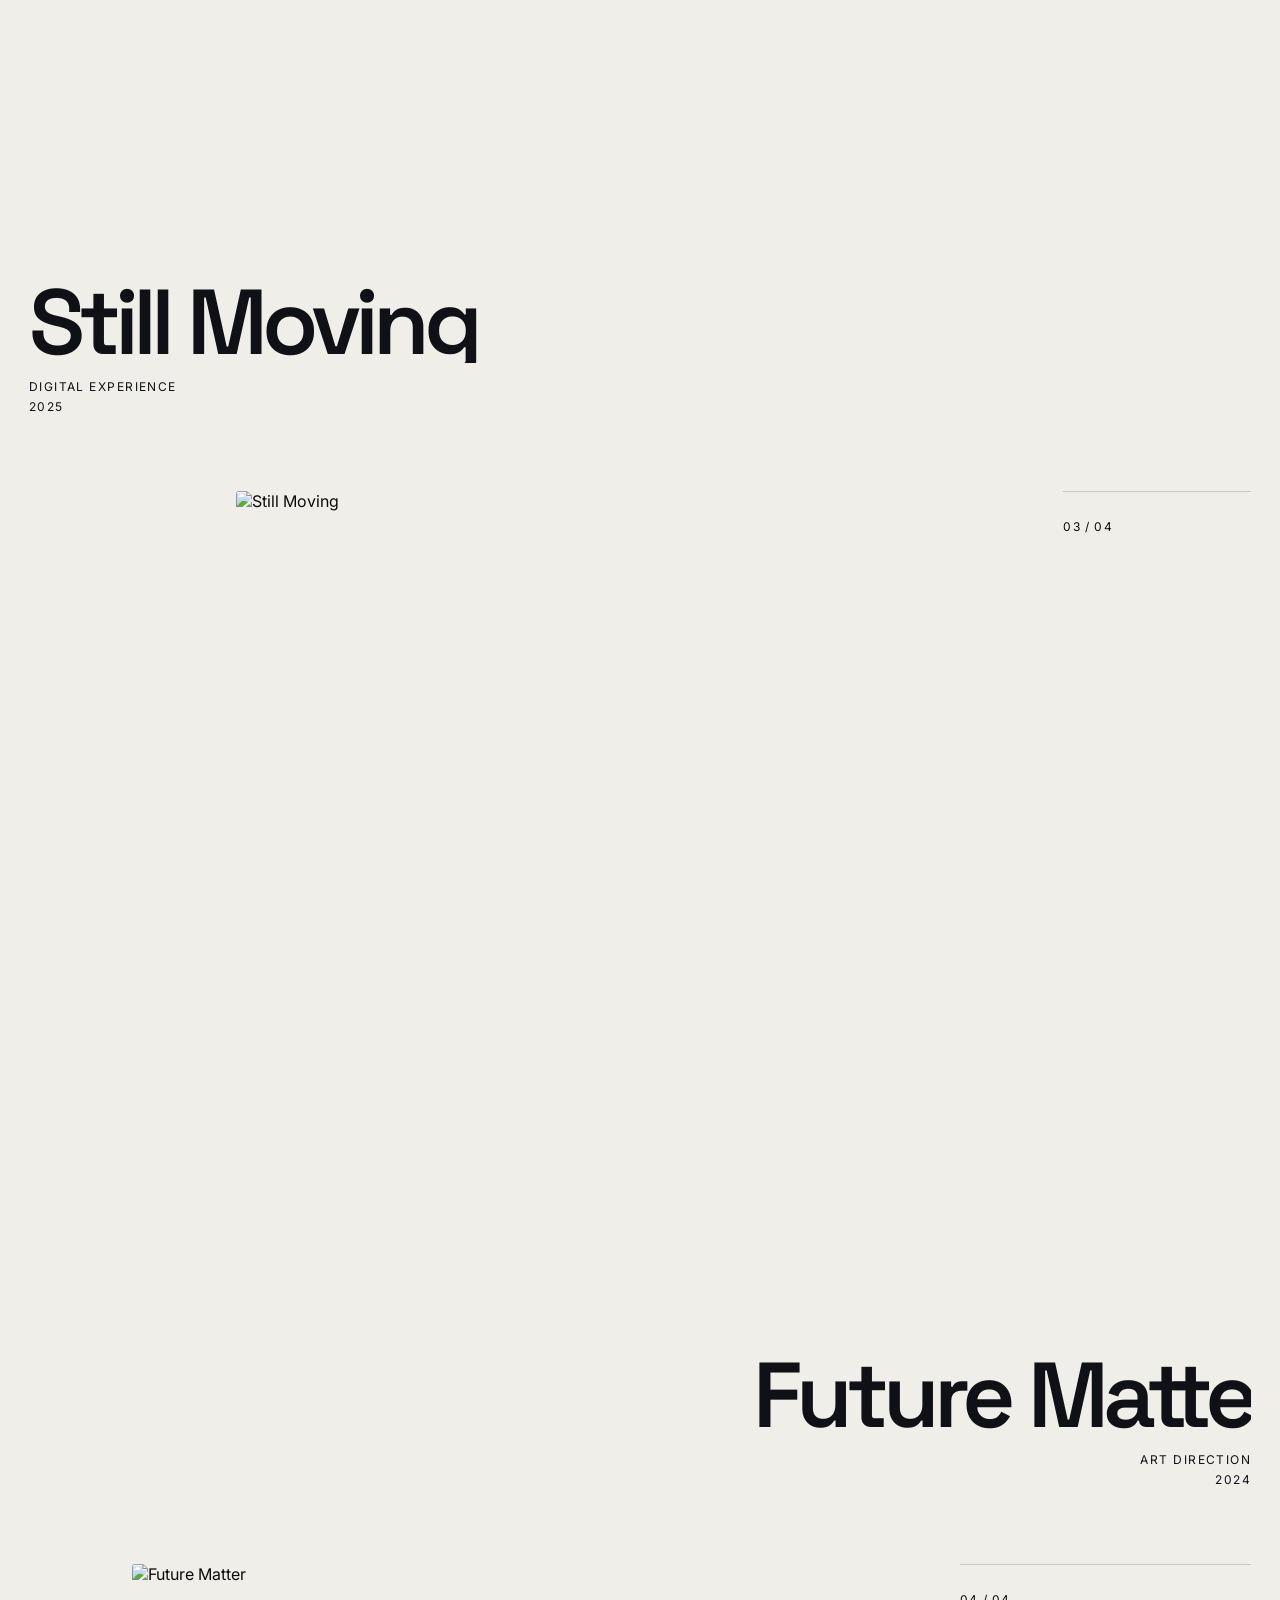
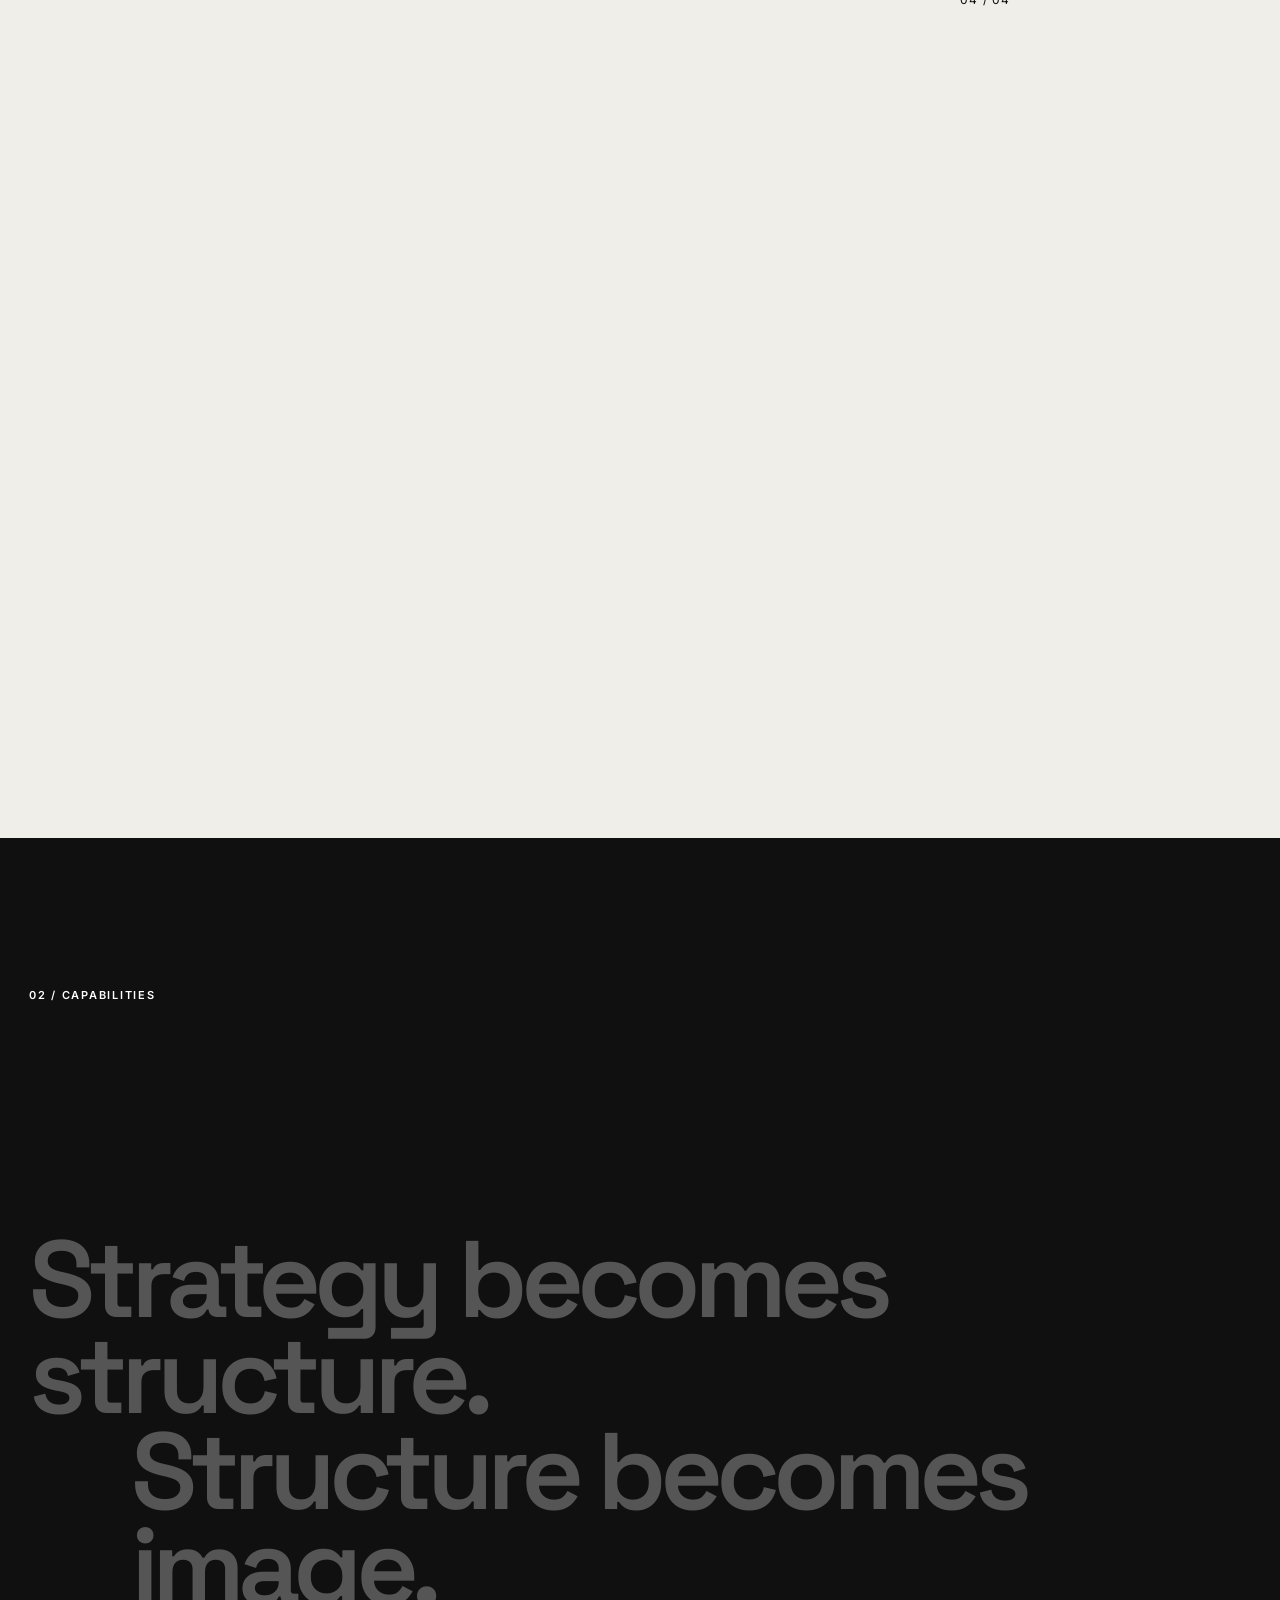
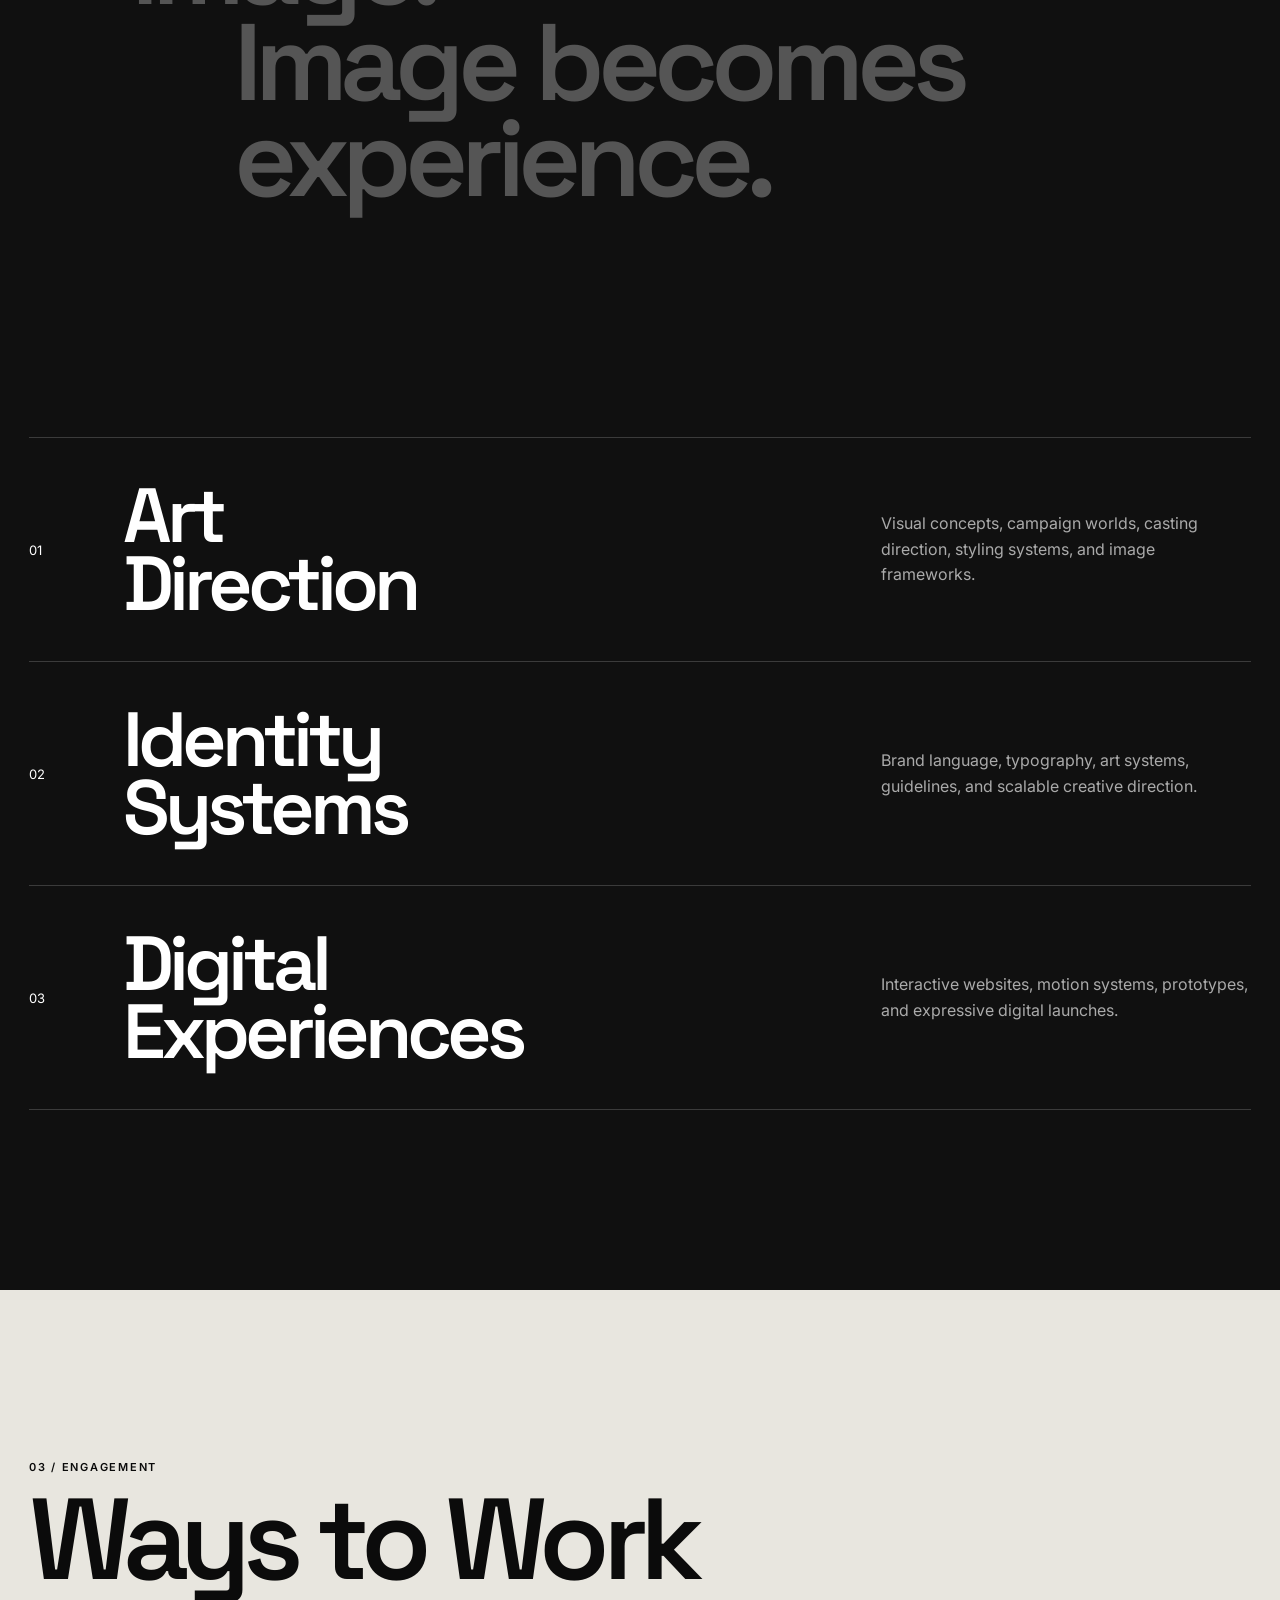
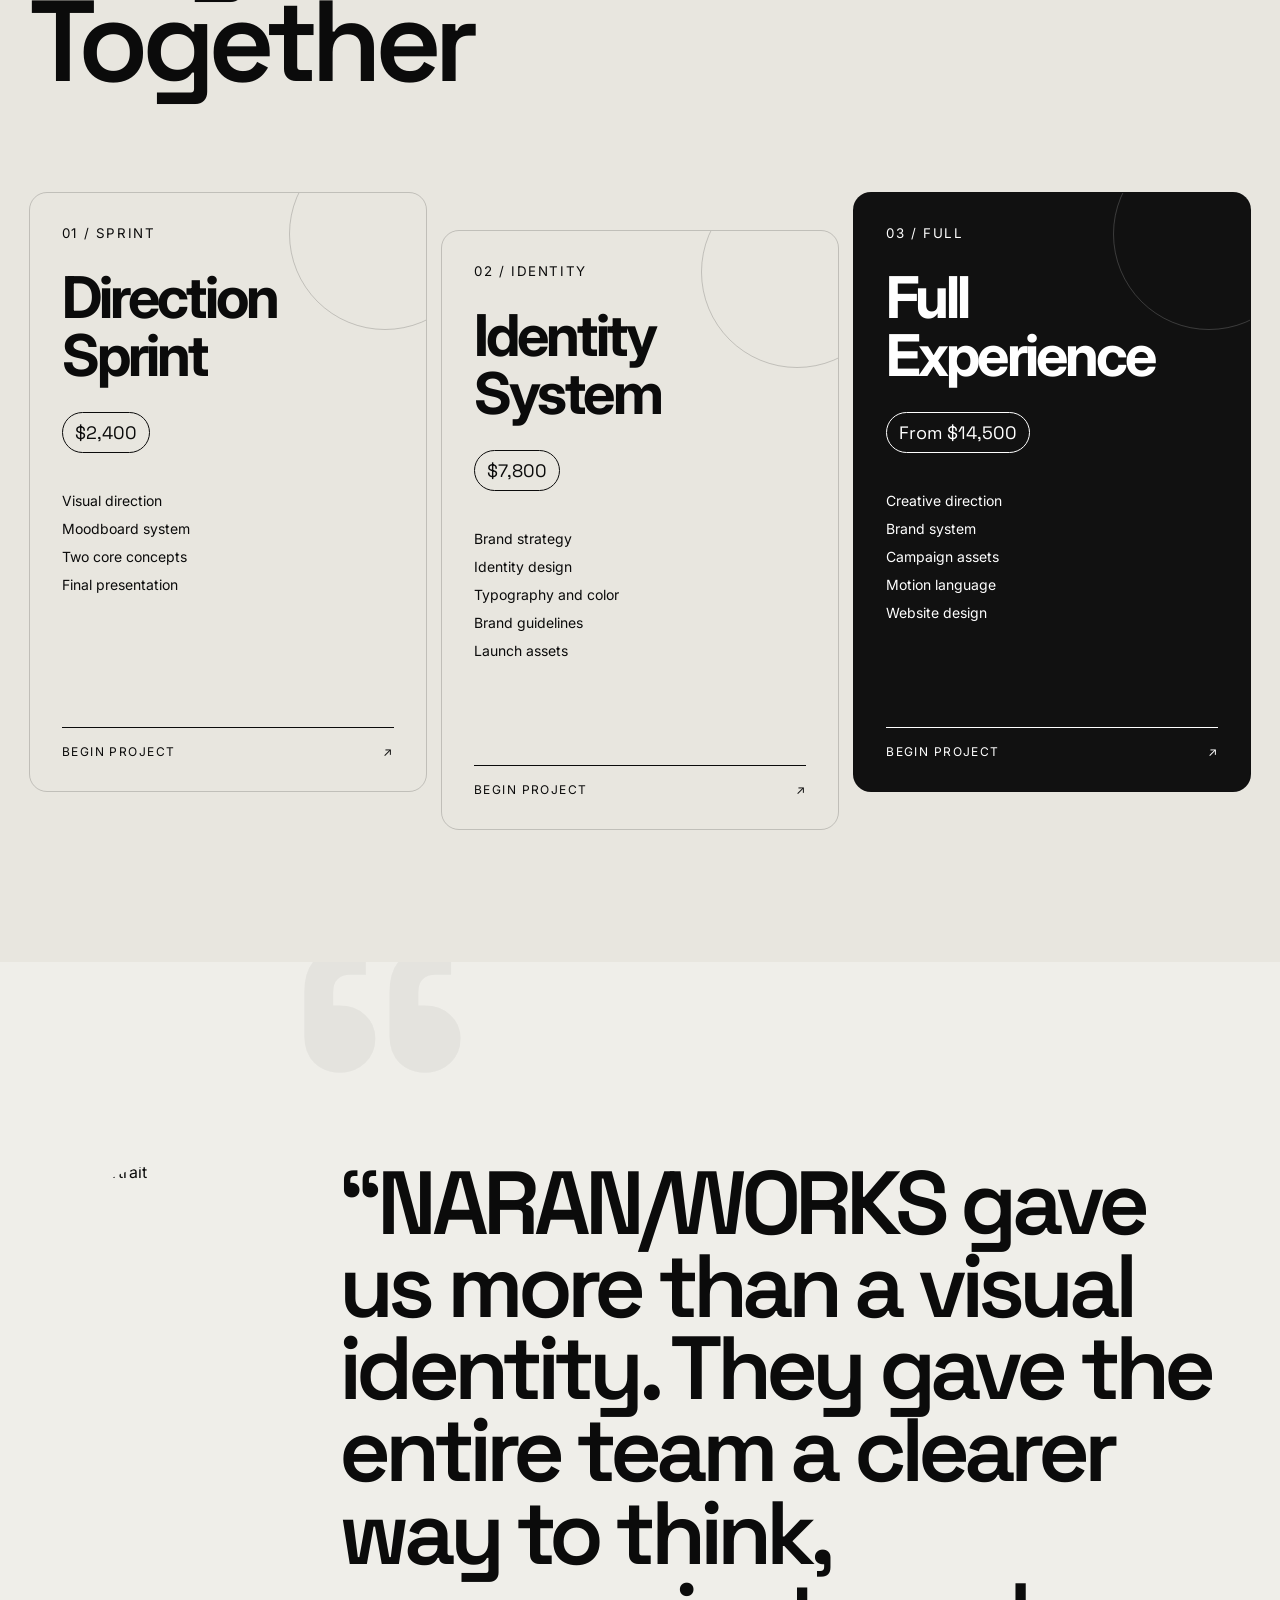
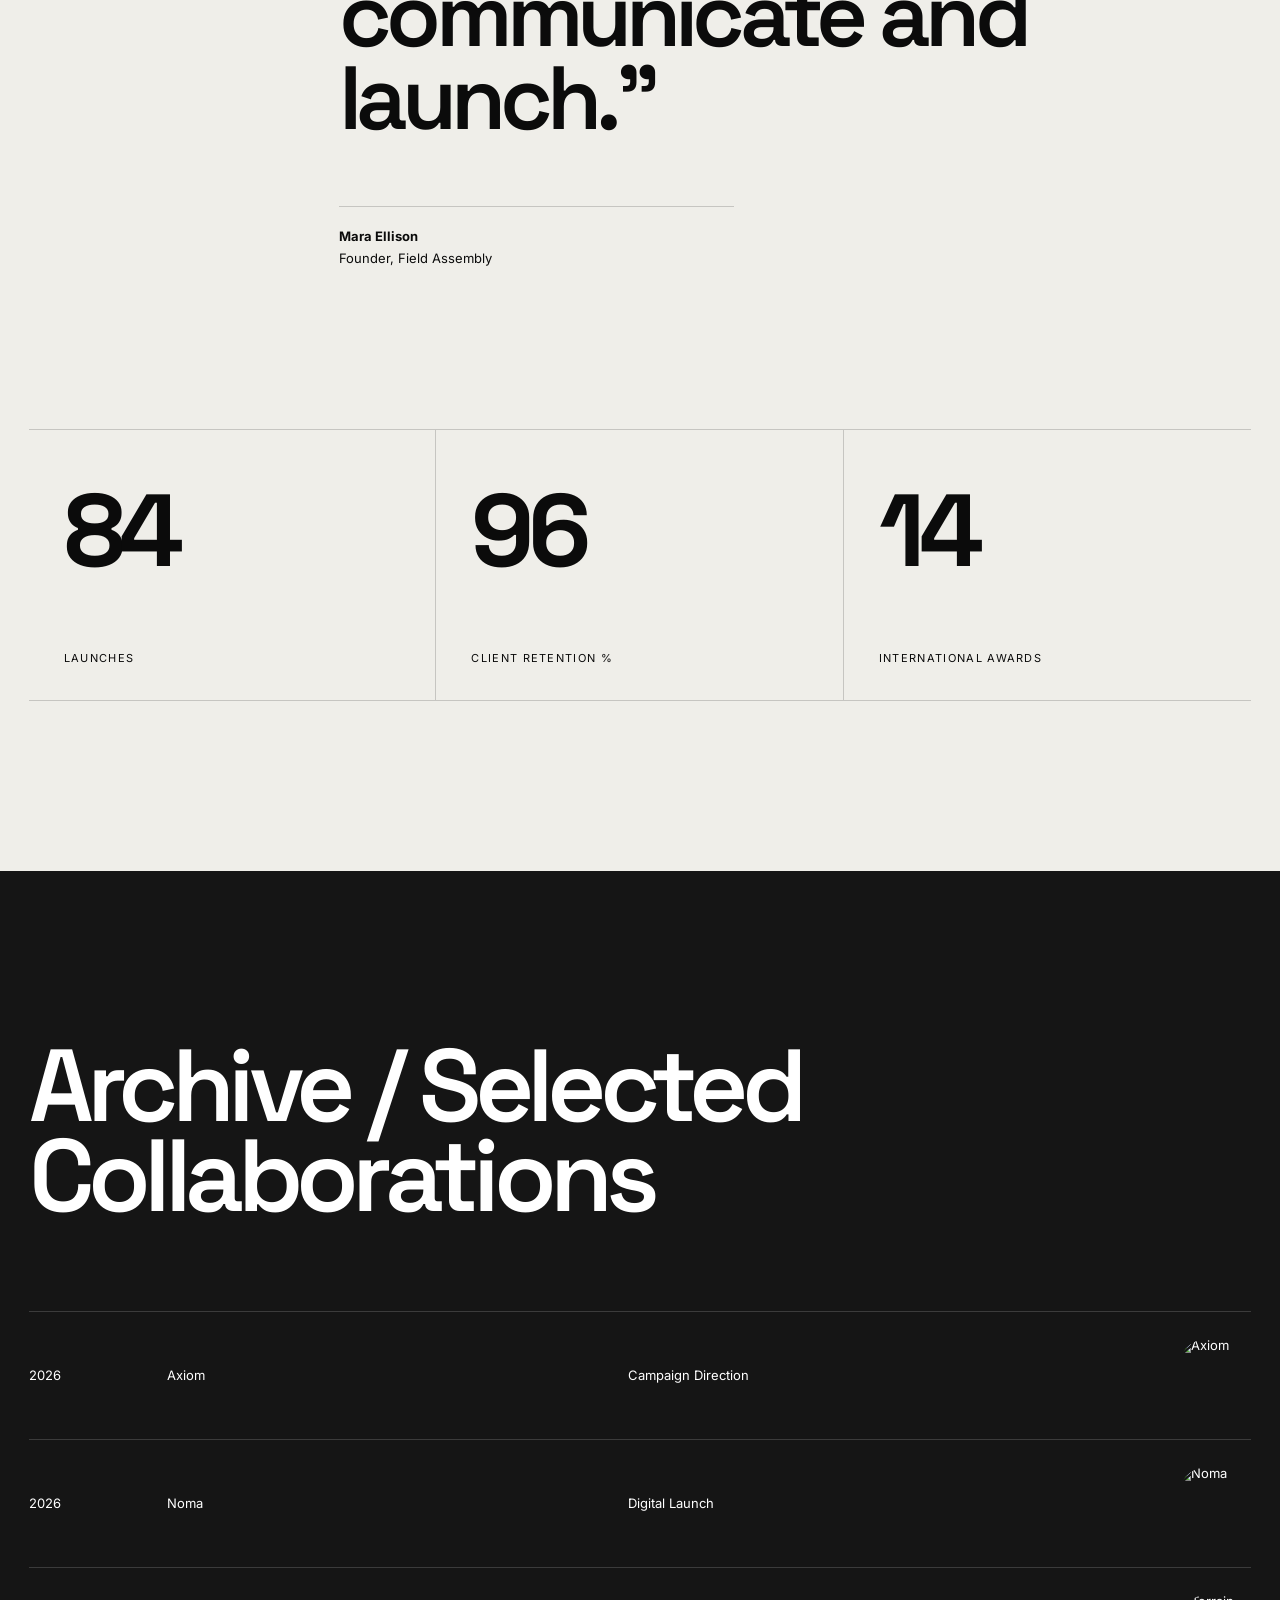
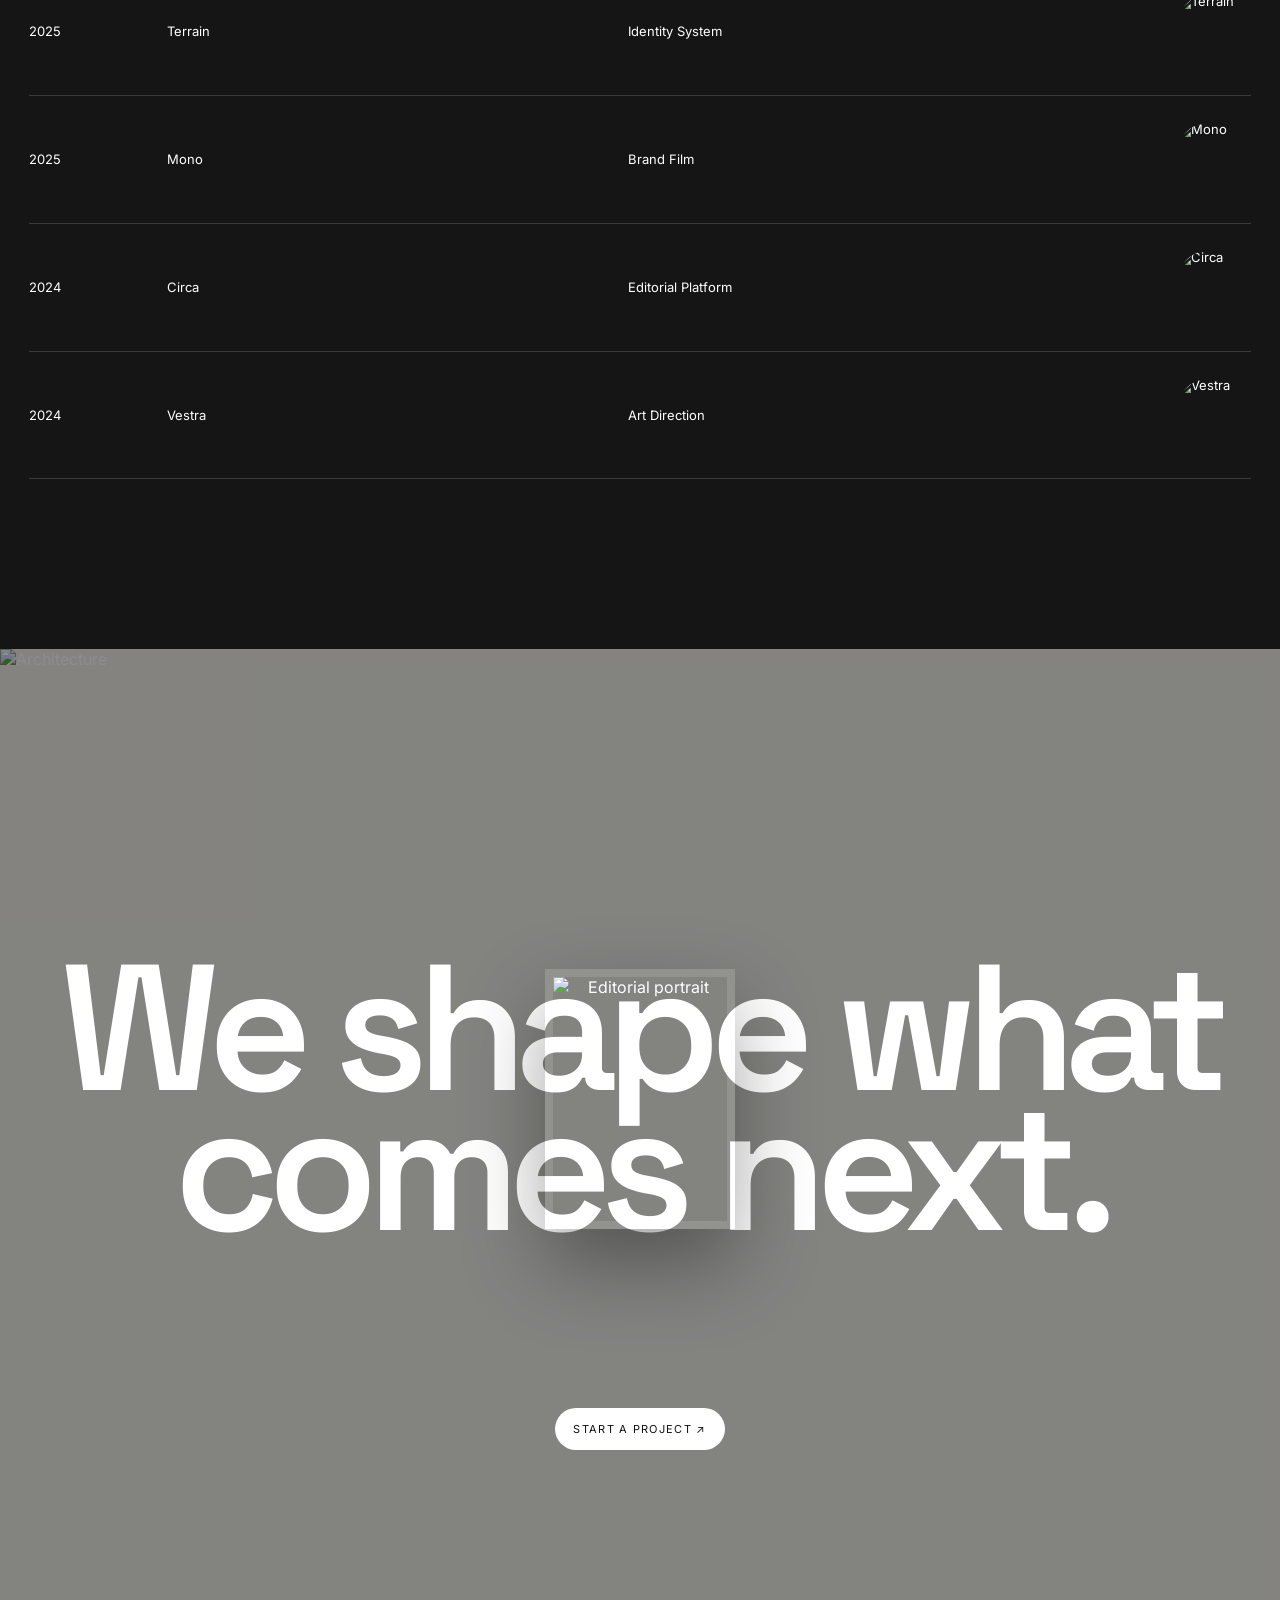
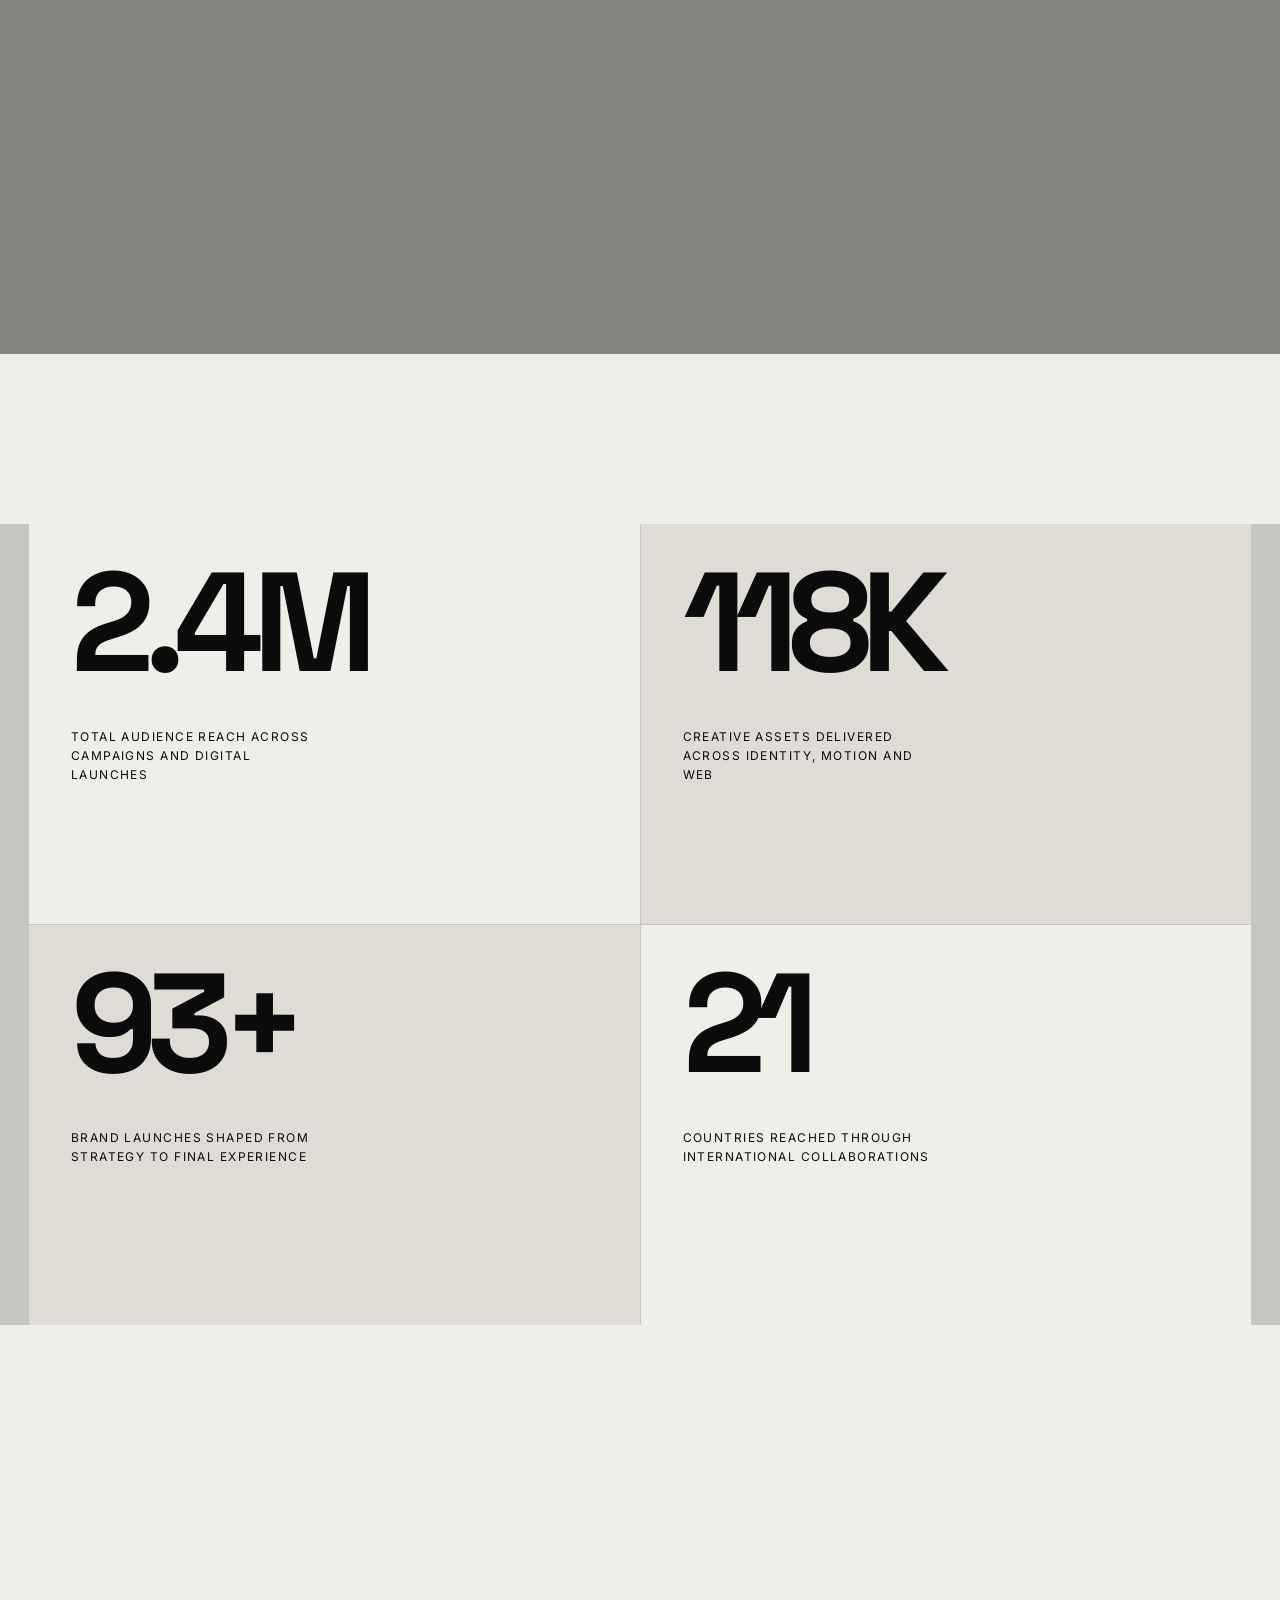
==== commit 37cdb6cb: "Update index.html" ====
--- a/index.html
+++ b/index.html
@@ -396,11 +396,19 @@
   *,*:before,*:after{animation-duration:.01ms!important;animation-iteration-count:1!important;transition-duration:.01ms!important;scroll-behavior:auto!important}
 }
 </style>
+<link rel="stylesheet" href="preloader.css">  
 </head>
 <body>
 <div class="scroll-progress" aria-hidden="true"></div>
 <div class="noise" aria-hidden="true"></div>
-<div class="preloader" aria-hidden="true"><span>NARWORKS Co.</span></div>
+<div class="preloader" aria-hidden="true">
+  <div class="pl-logo">
+    <span class="pl-dot"></span>
+    <span class="pl-word"><span class="pl-word-inner">Naran</span></span>
+  </div>
+  <div class="pl-bar"><span class="pl-bar-fill"></span></div>
+</div>
+</div>
 
 <header class="site-header">
   <a href="#top" class="logo"><b>Nar</b><i>/</i><b>works</b></a>
@@ -431,7 +439,6 @@
     <div class="hero-topcopy">
       <div class="line-mask"><span>"Be Realistic, Demand the Impossible."</span></div>
       <div class="line-mask"><span>- May 1968, France.</span></div>
-      <div class="line-mask"><span>Turning ideas into digital experiences.</span></div>
       <a class="hero-link" href="#work">View selected work</a>
     </div>
     <div class="hero-markers">
@@ -742,7 +749,7 @@
 
   var header = $('.site-header');
   var progress = $('.scroll-progress');
-  var preloader = $('.preloader');
+  var preloader = null;
   var menuBtn = $('.menu-btn');
   var menu = $('#mobileMenu');
 
@@ -847,7 +854,7 @@
 
   /* Preloader + hero intro */
   if (preloader) preloader.style.display = 'flex';
-  var introTL = gsap.timeline();
+  var introTL = gsap.timeline({ paused: true }); window.introTL = introTL; setTimeout(function () { introTL.play(); }, 4000);
   if (preloader) {
     introTL
       .to('.preloader span', { y: -20, opacity: 0, duration: .5, delay: .3, ease: 'power3.in' })
@@ -1068,5 +1075,6 @@
   if (document.readyState === 'loading') document.addEventListener('DOMContentLoaded', setupVideos); else setupVideos();
 })();
 </script>
+<script src="preloader.js"></script>
 </body>
 </html>
--- a/preloader.css
+++ b/preloader.css
@@ -0,0 +1,30 @@
+.preloader{
+  display:none;position:fixed;inset:0;z-index:1000;
+  background:#0b0b0b;color:#d0d0cc;
+  align-items:center;justify-content:center;
+}
+.pl-logo{
+  display:flex;align-items:center;
+  font-family:Inter,Arial,sans-serif;font-weight:800;
+  font-size:clamp(40px,6vw,96px);
+}
+.pl-dot{
+  flex:none;width:1.4em;height:1.4em;border-radius:50%;
+  background:#ff6b35;
+}
+.pl-word{
+  flex:none;display:block;overflow:hidden;white-space:nowrap;
+  margin-left:.17em;padding:.1em .06em .1em 0;
+}
+.pl-word-inner{
+  display:block;line-height:1;letter-spacing:-.055em;
+}
+.pl-bar{
+  position:absolute;left:50%;bottom:18%;
+  width:min(260px,50vw);height:2px;transform:translateX(-50%);
+  background:rgba(255,255,255,.12);overflow:hidden;
+}
+.pl-bar-fill{
+  display:block;width:100%;height:100%;
+  background:#ff6b35;transform-origin:left center;transform:scaleX(0);
+}
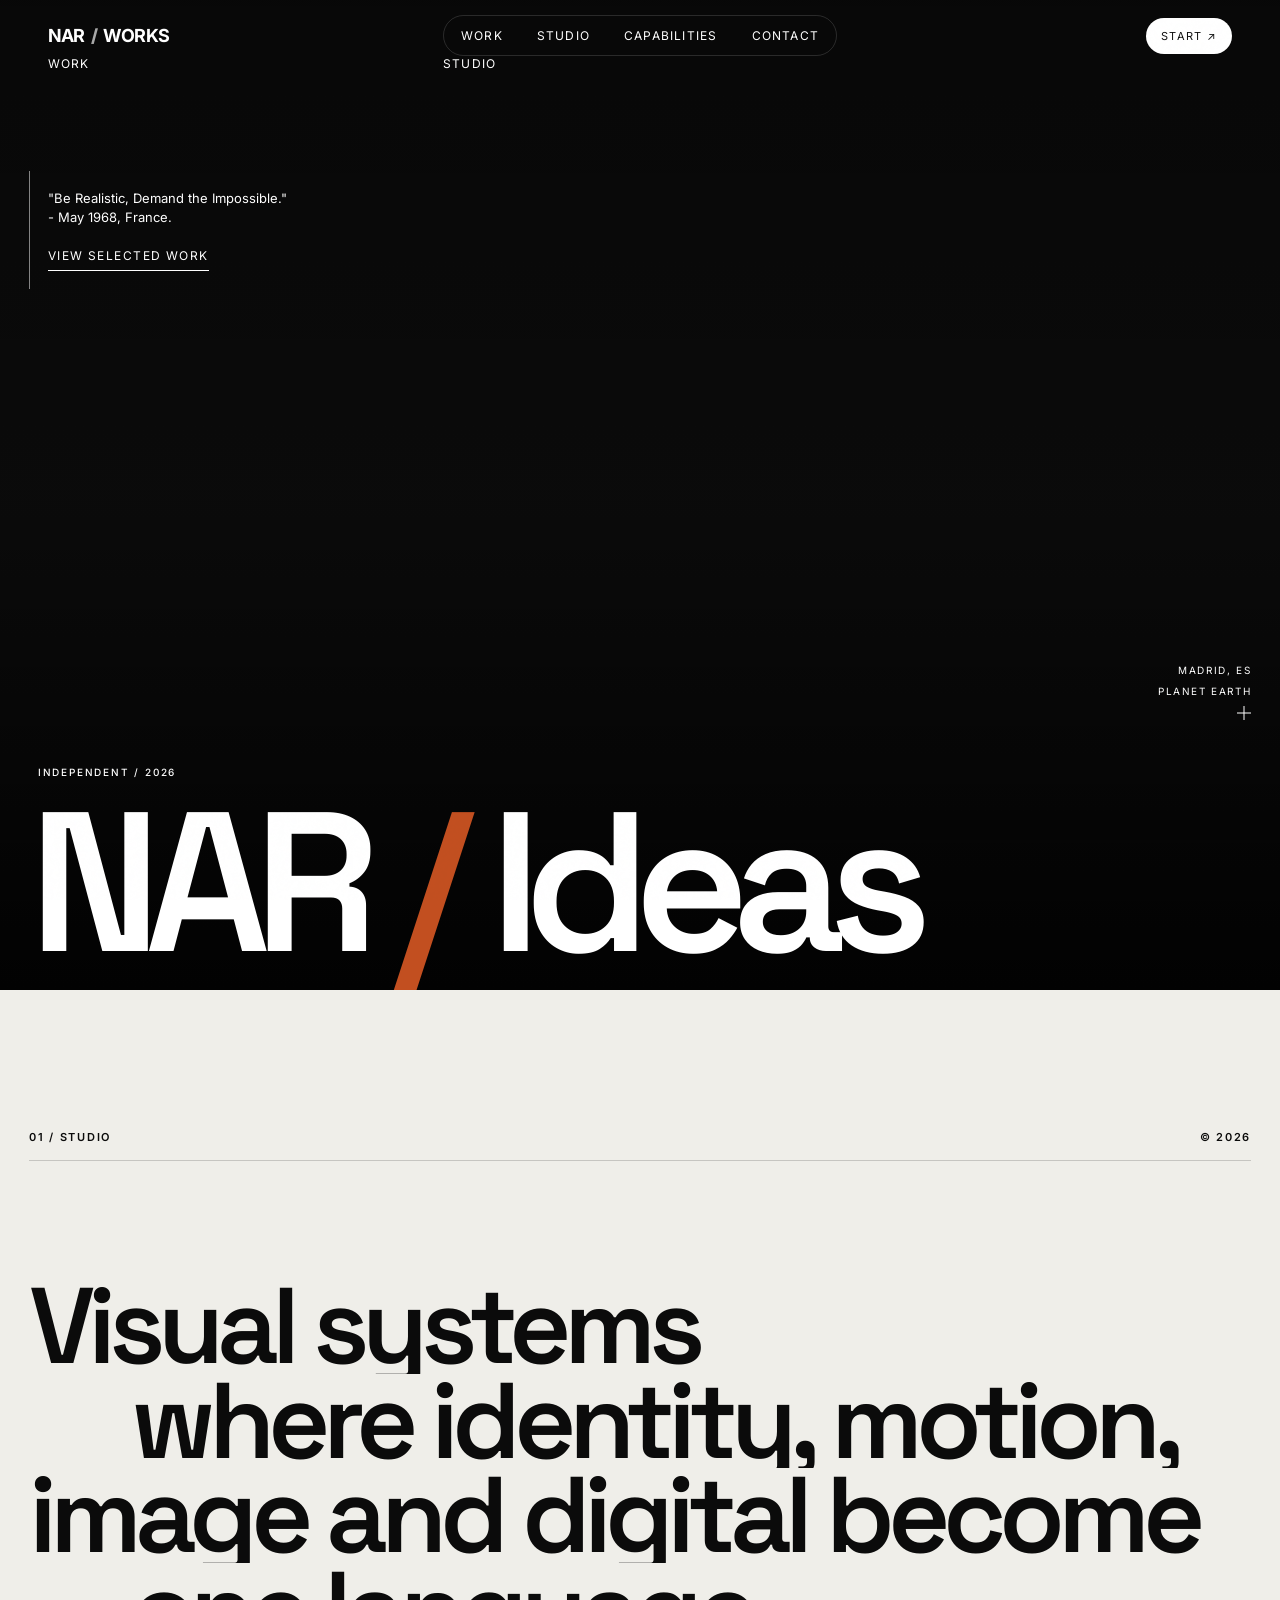
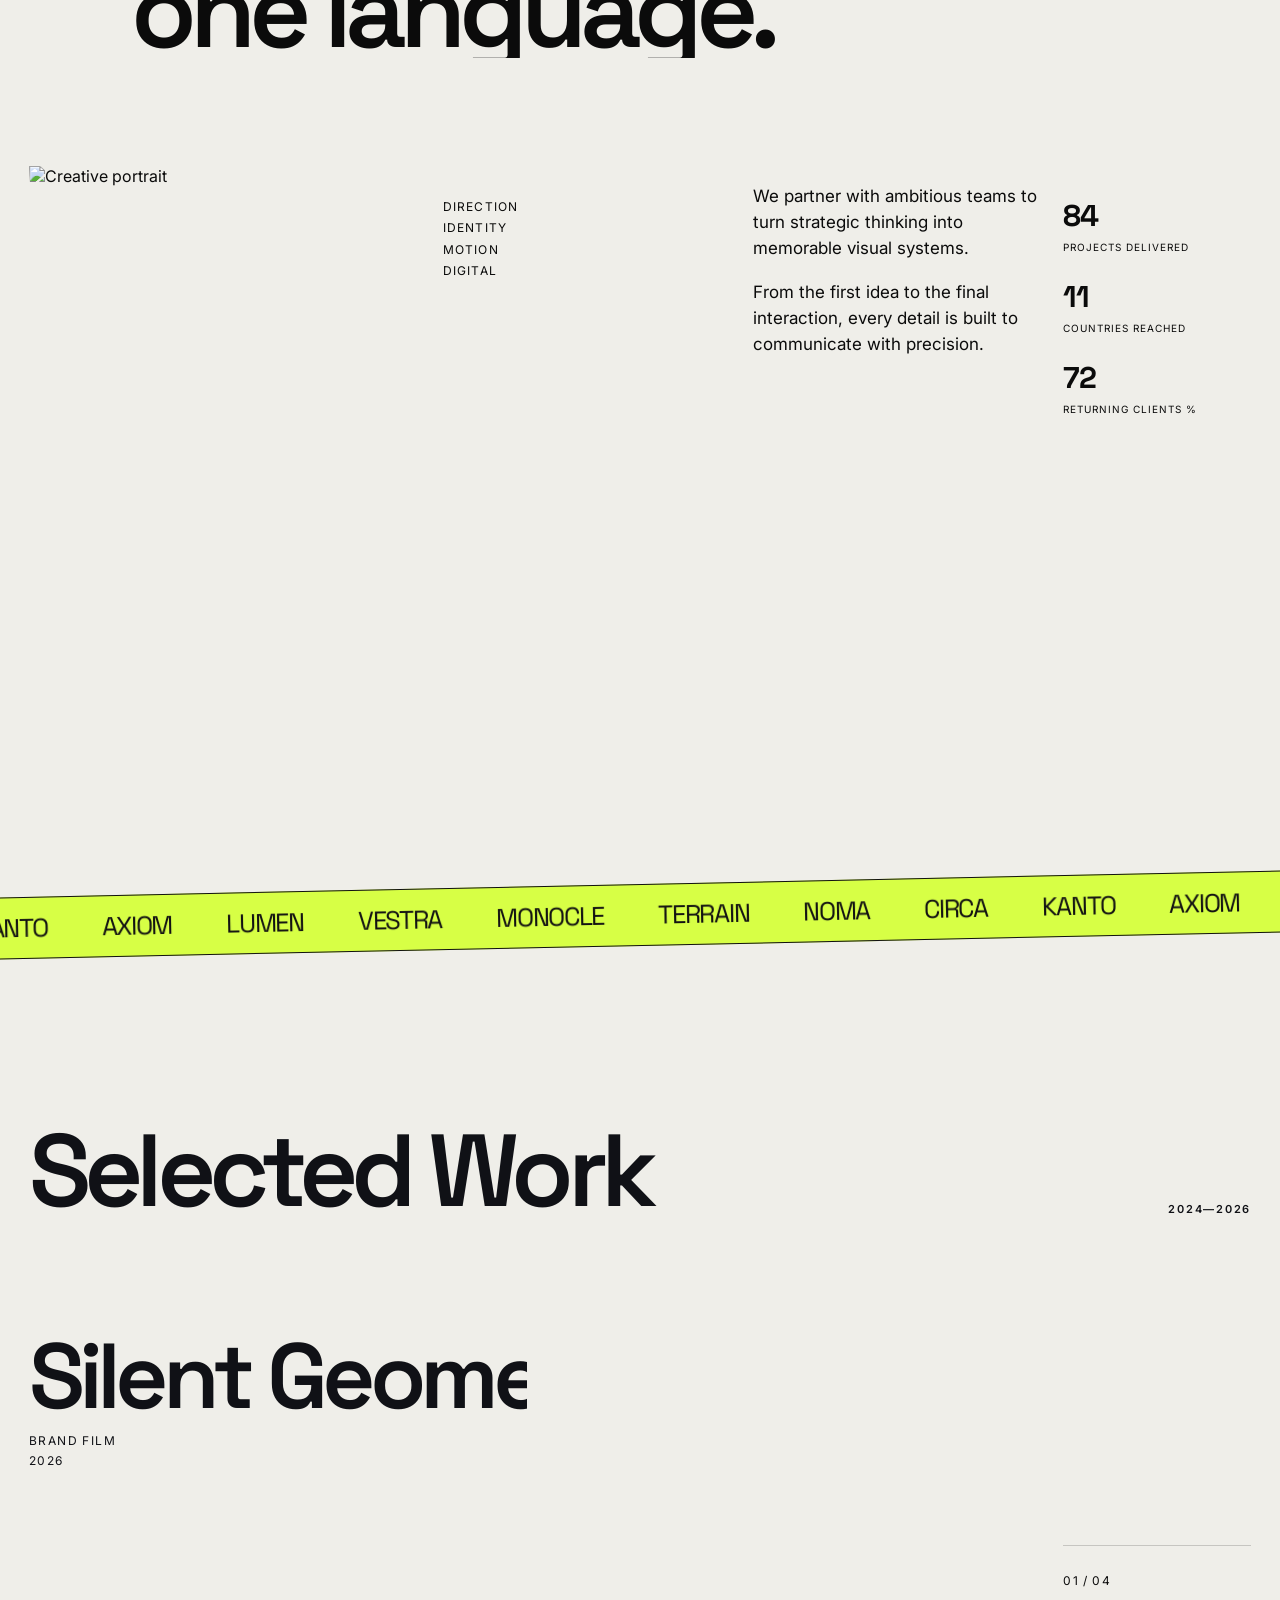
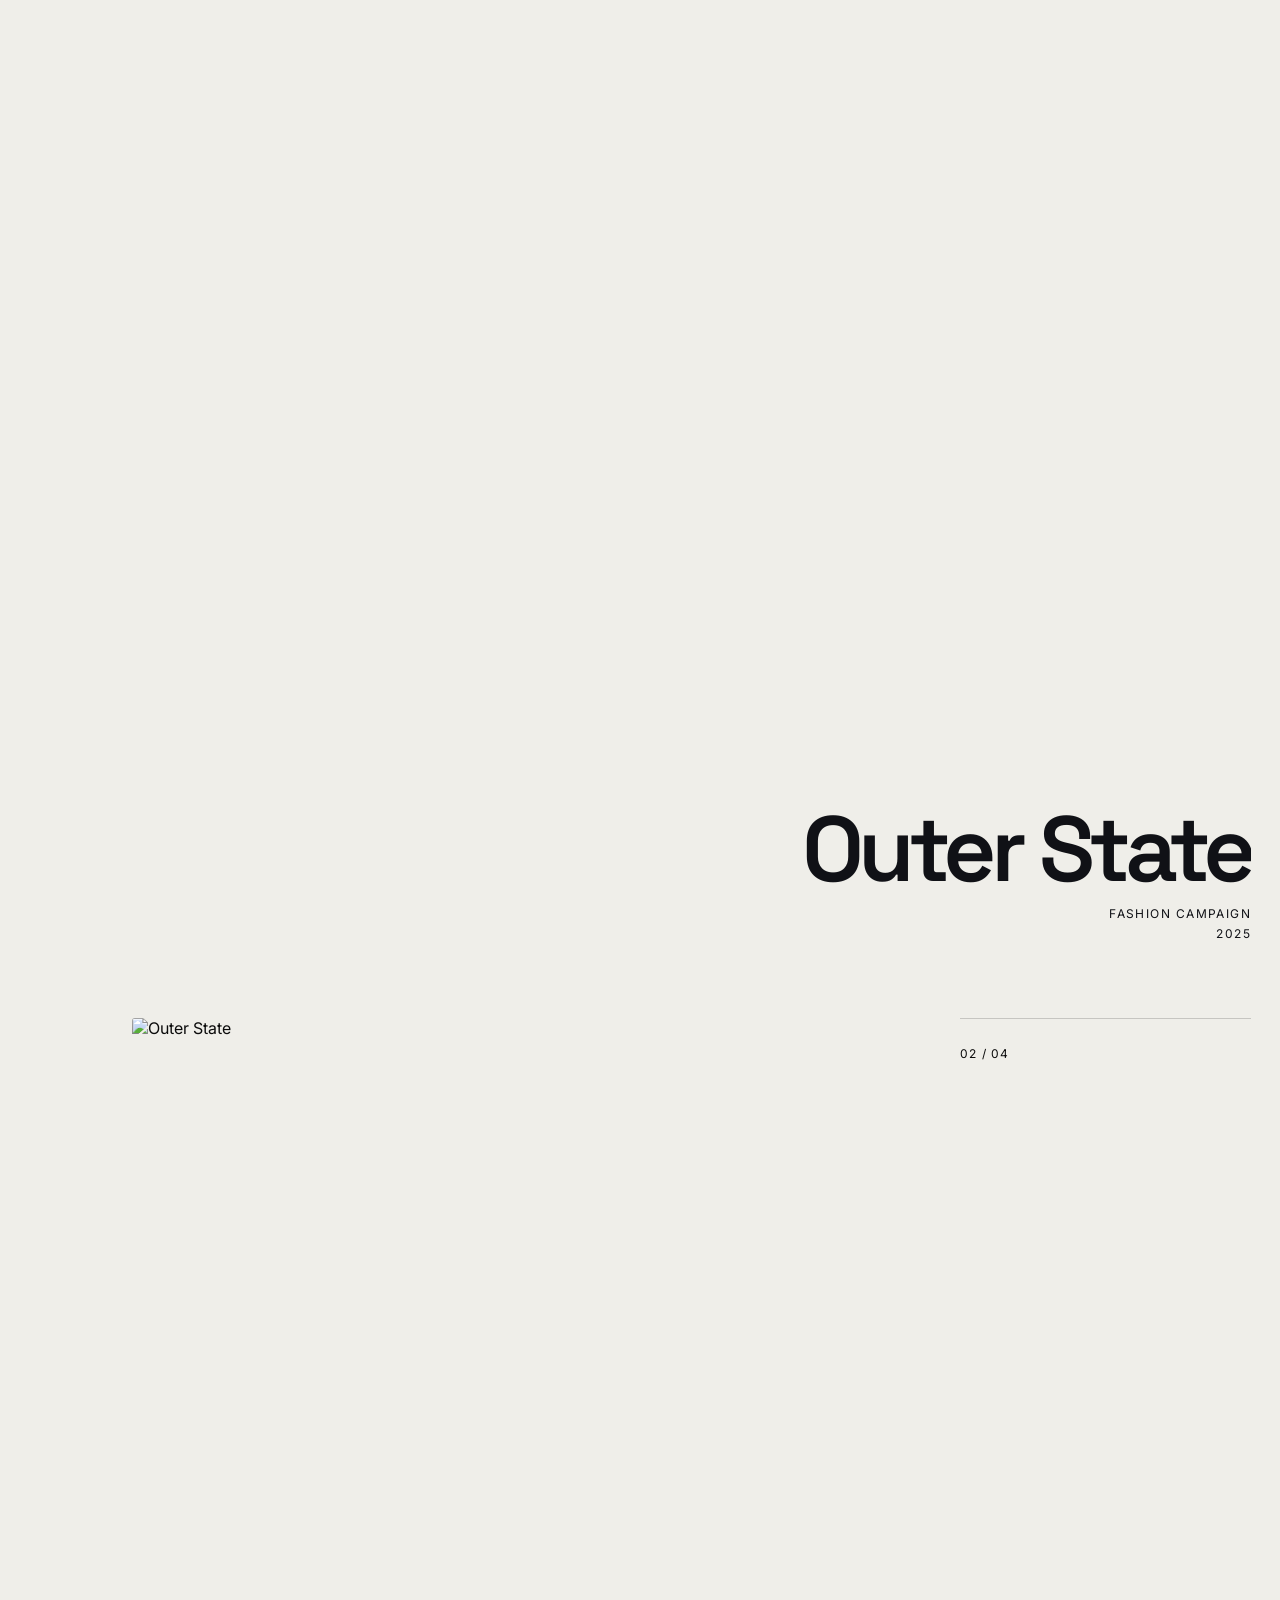
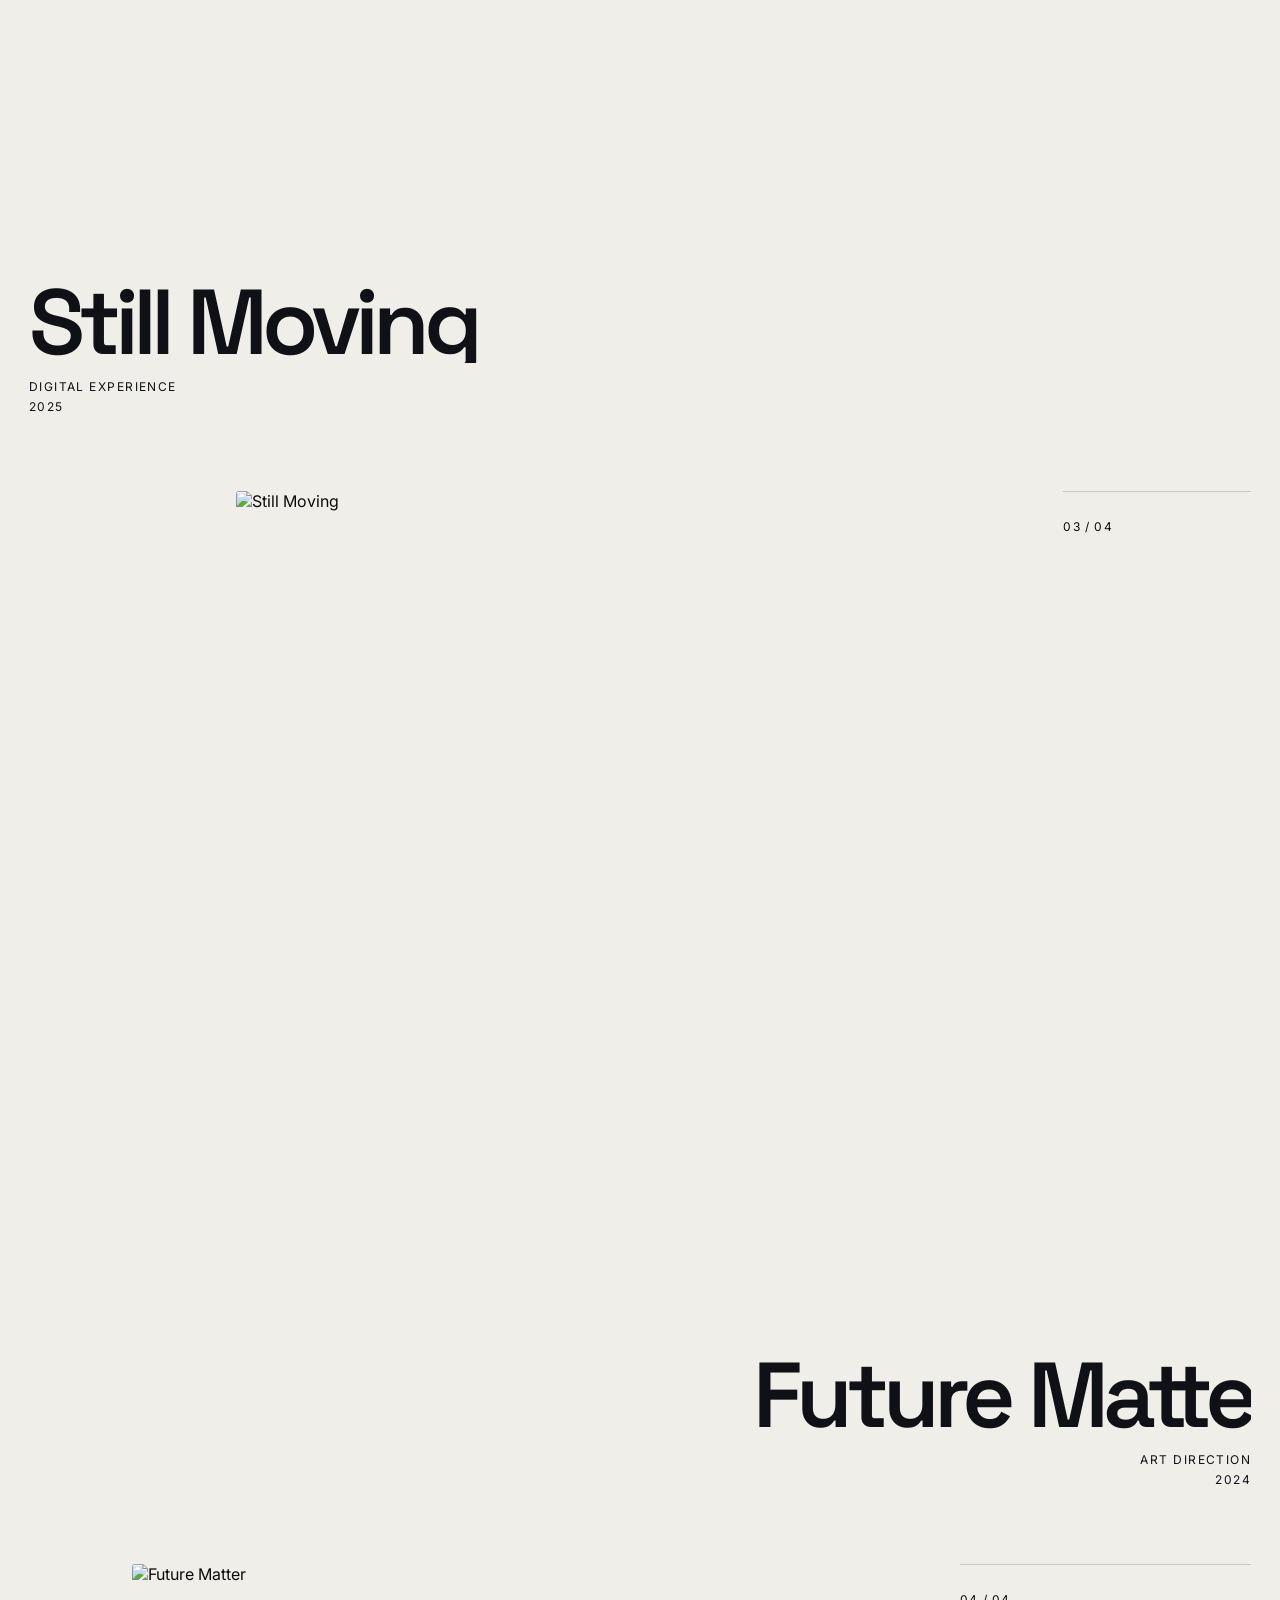
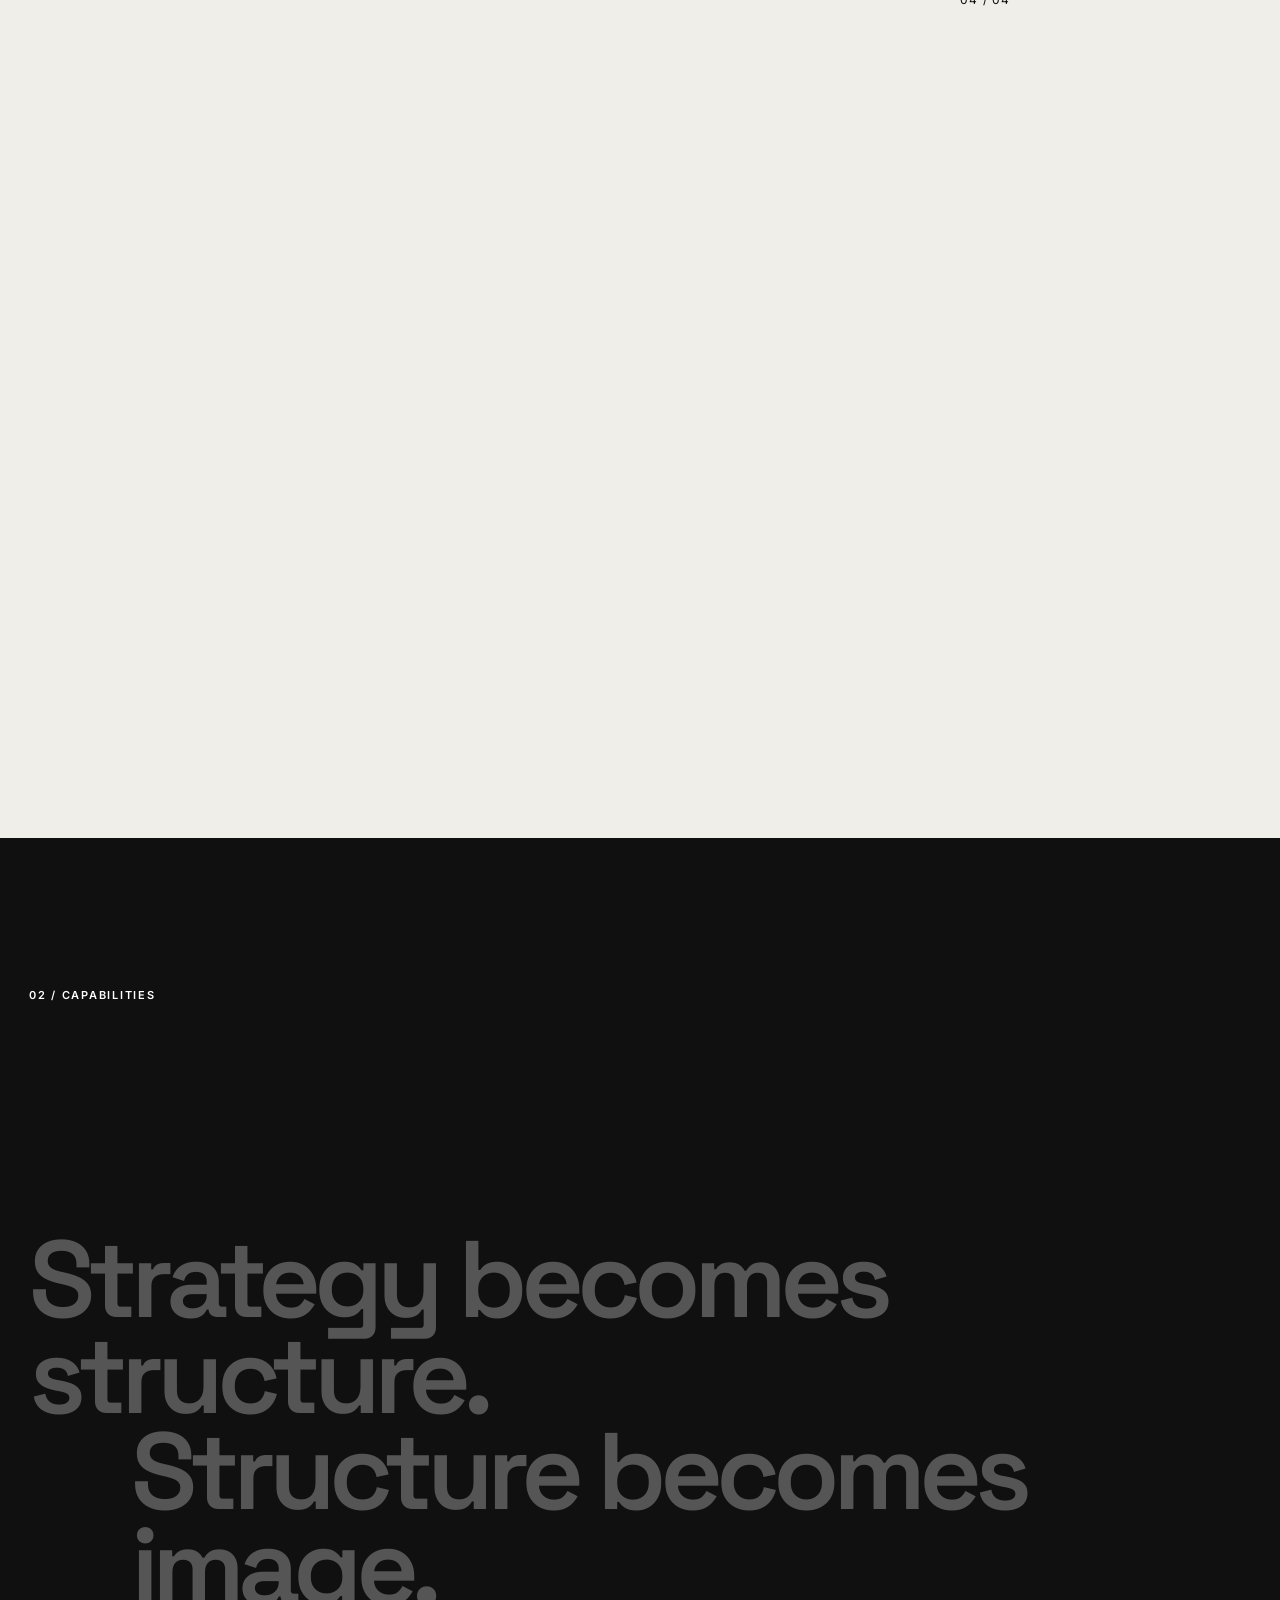
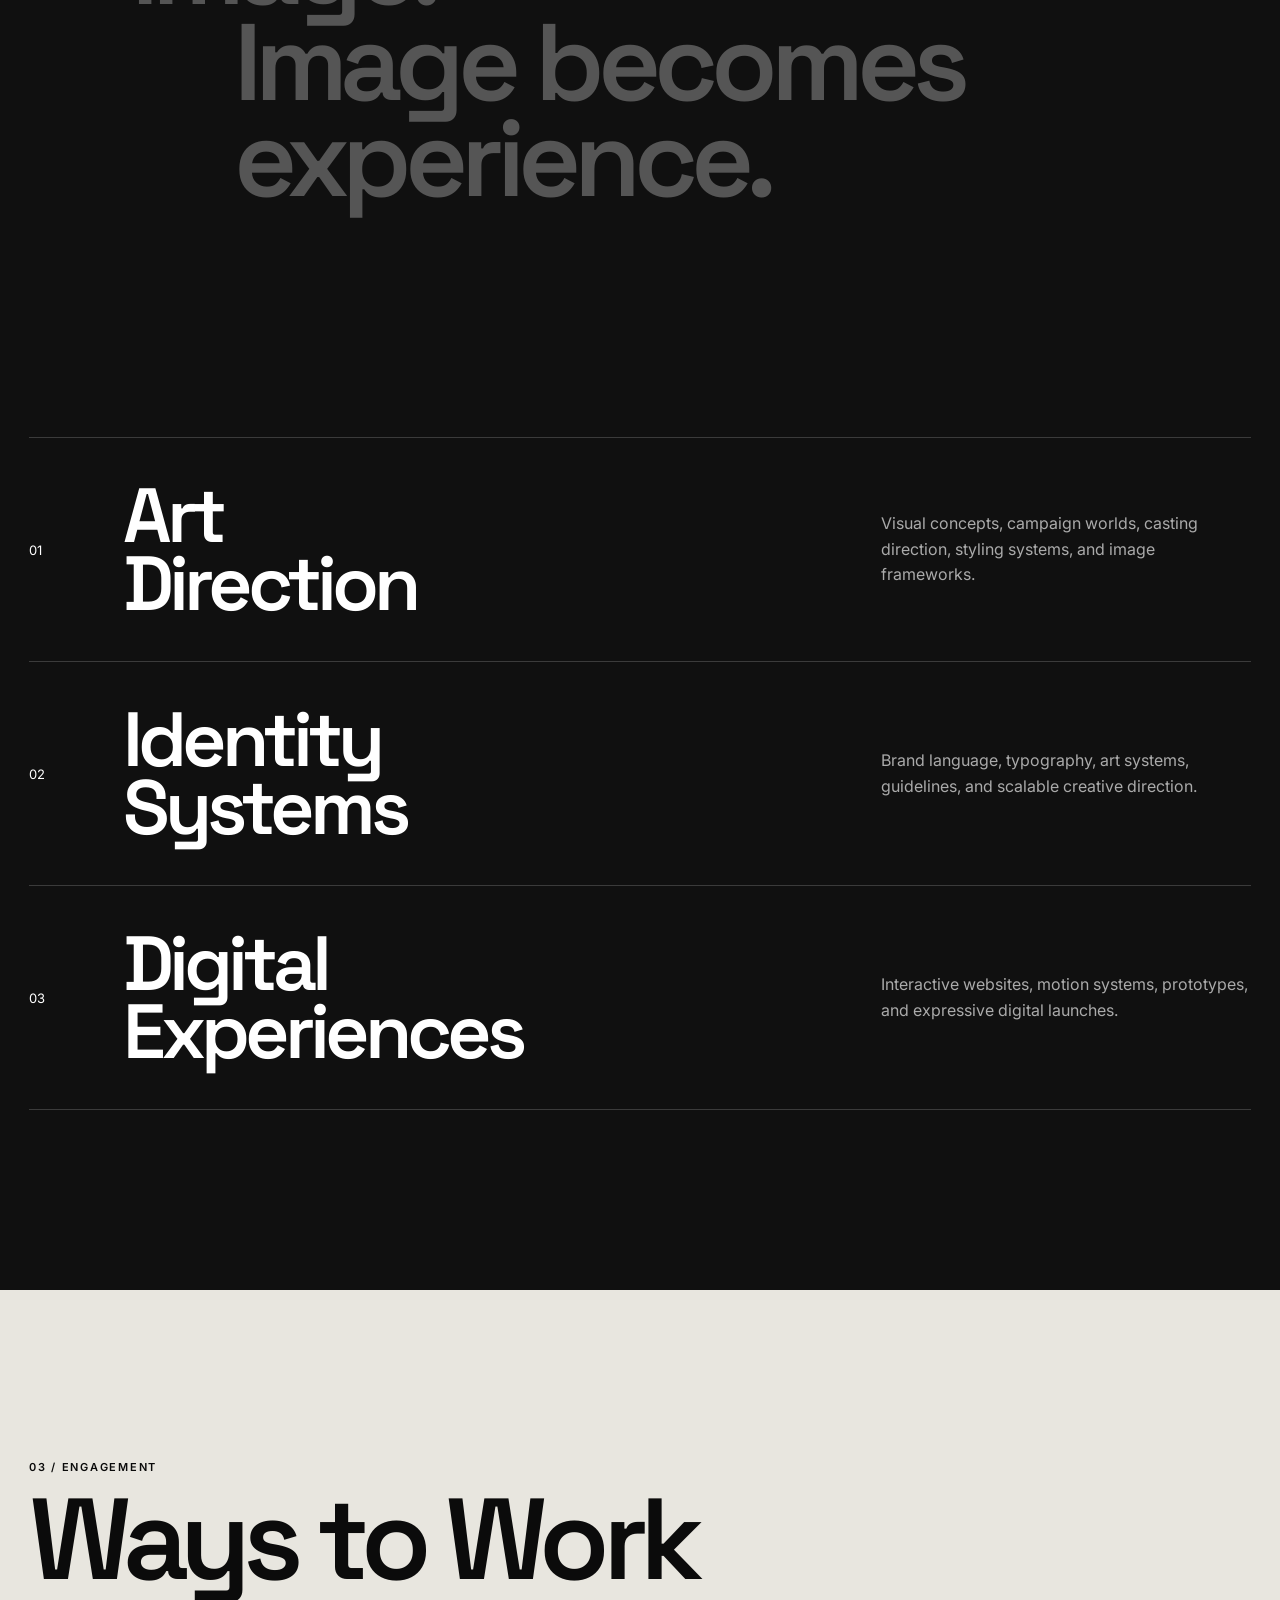
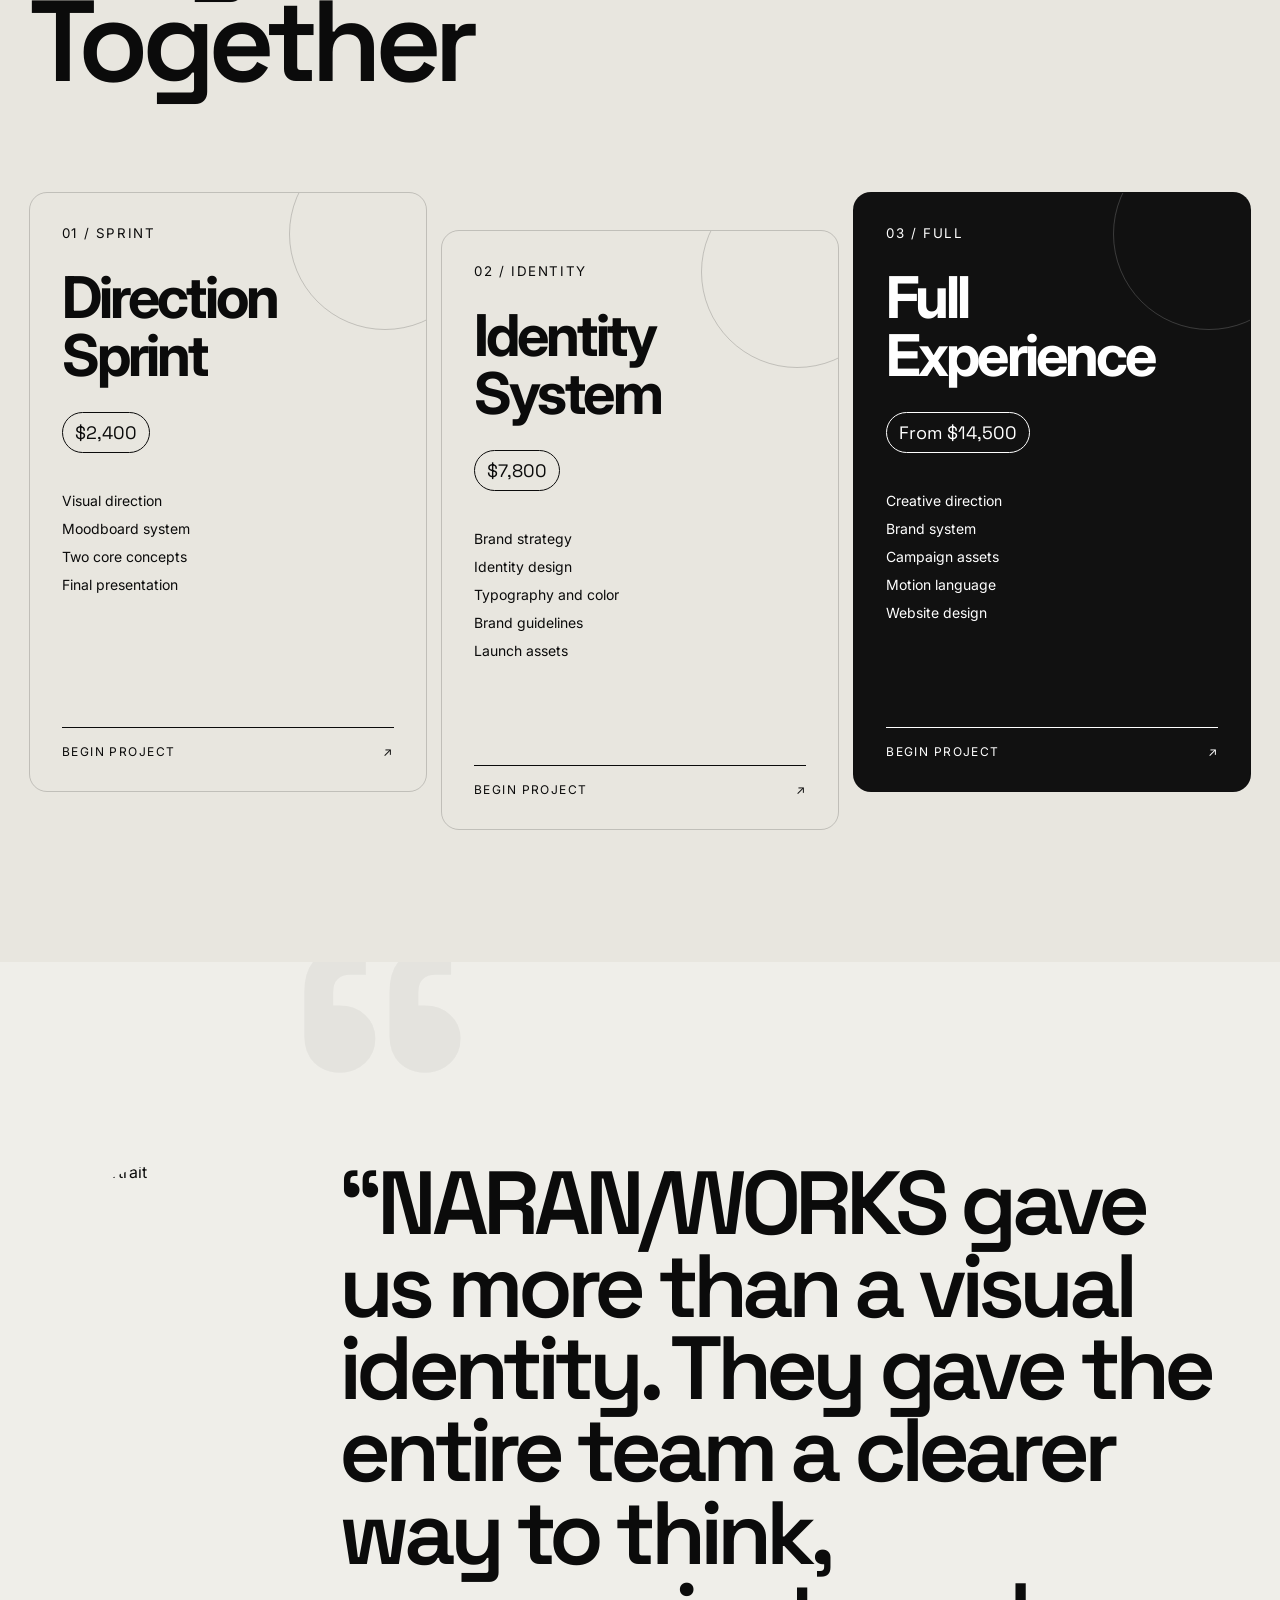
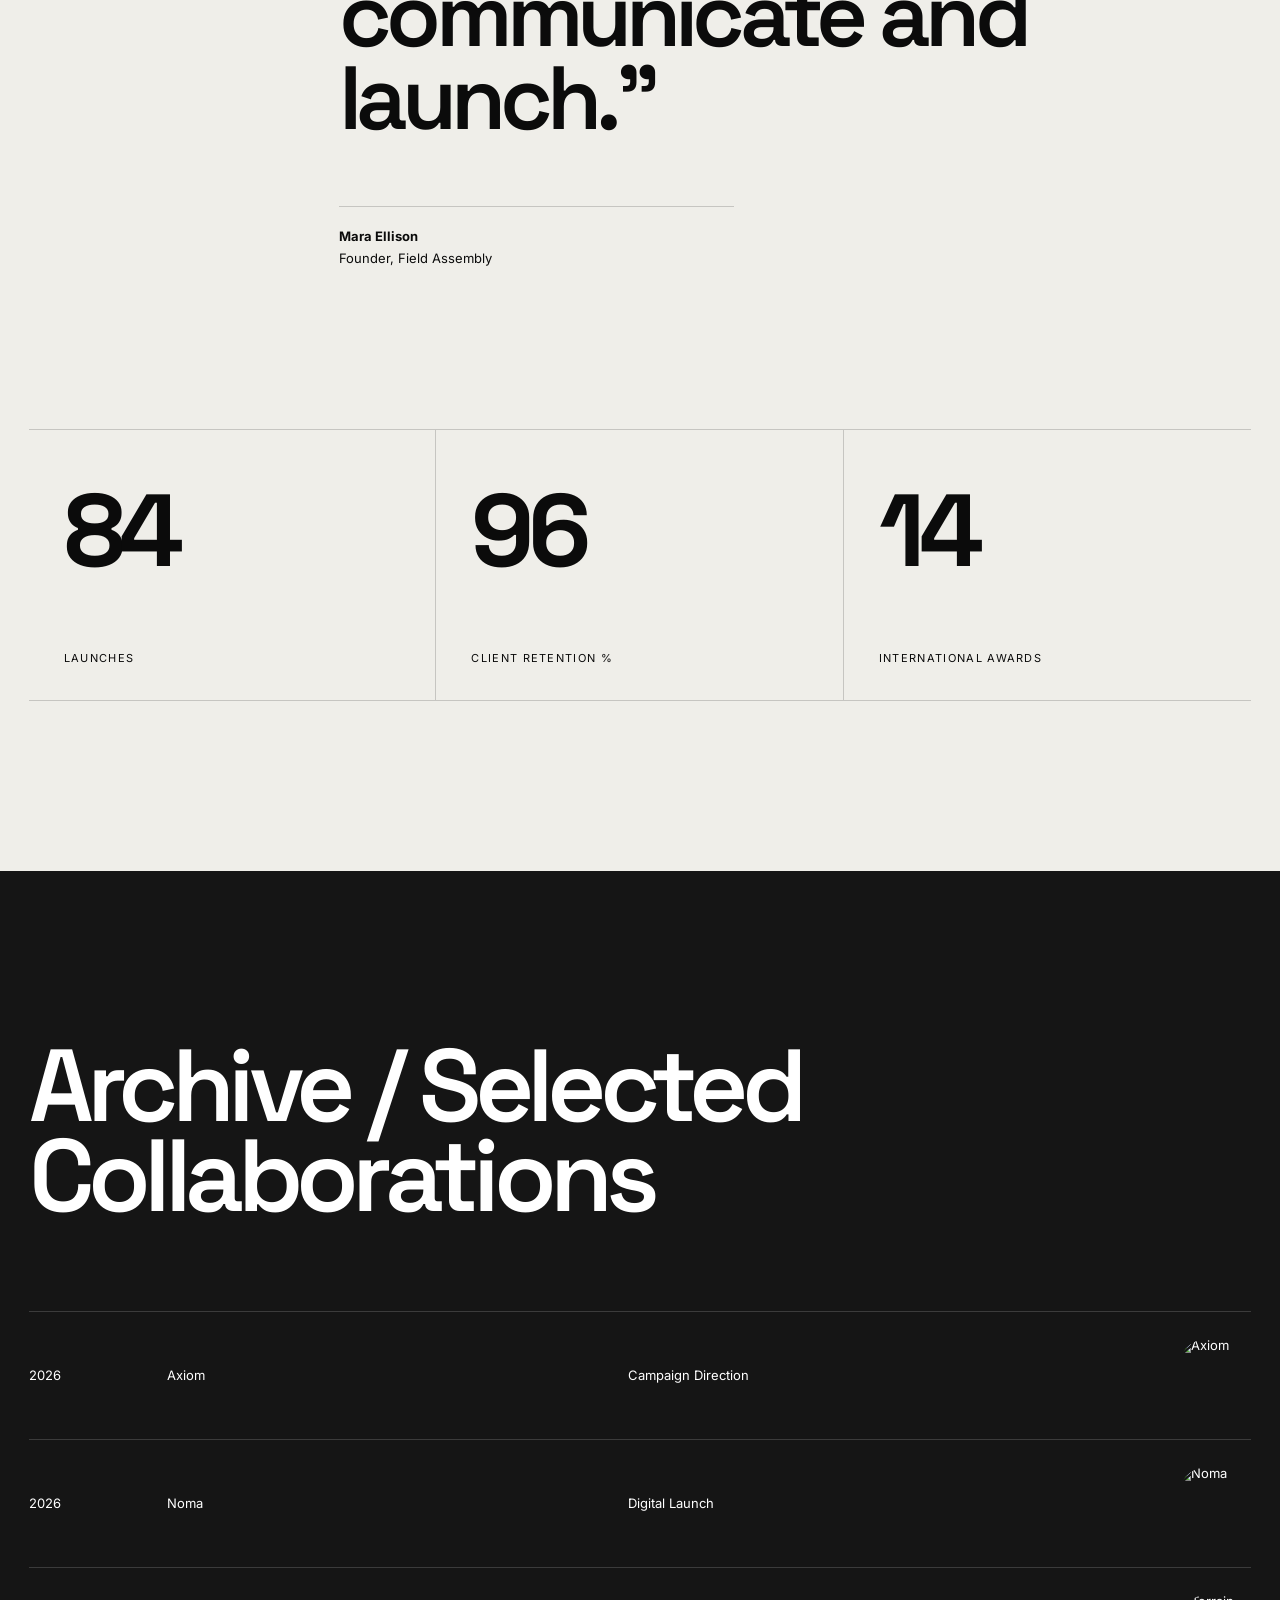
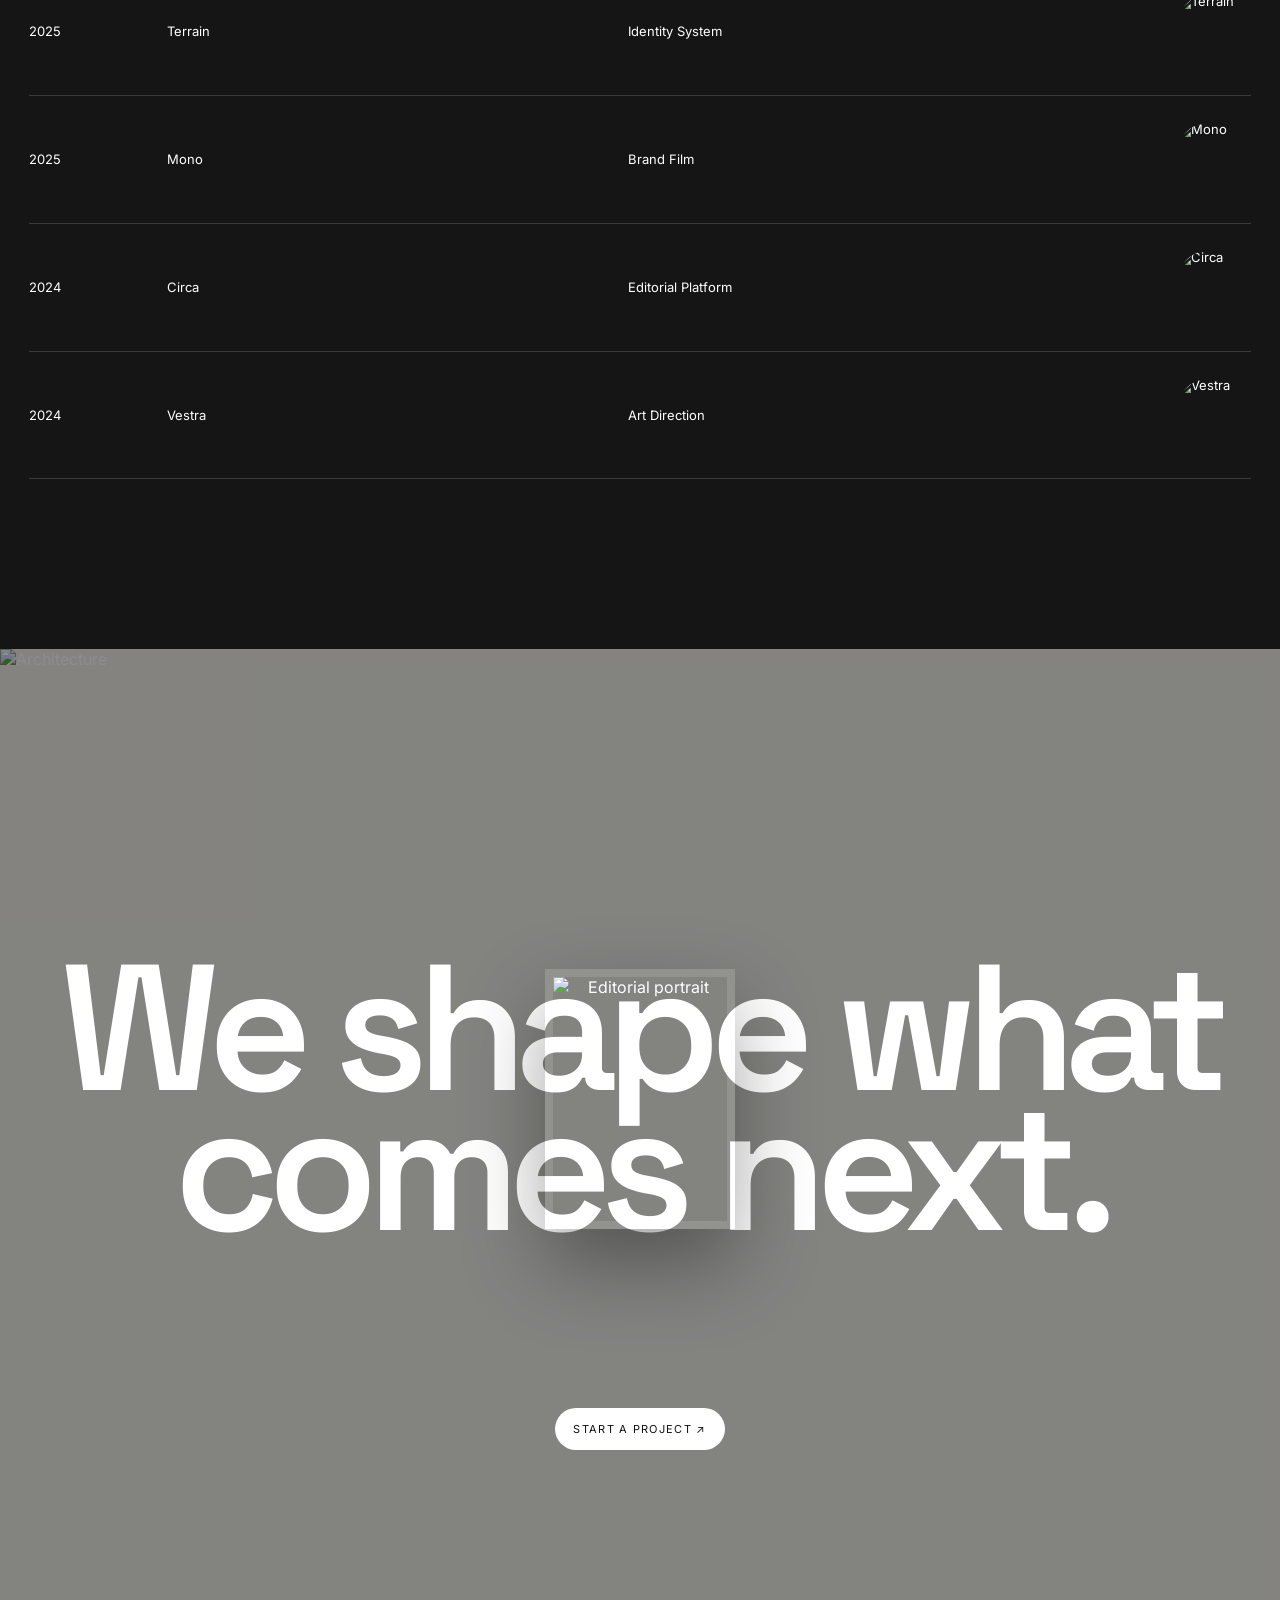
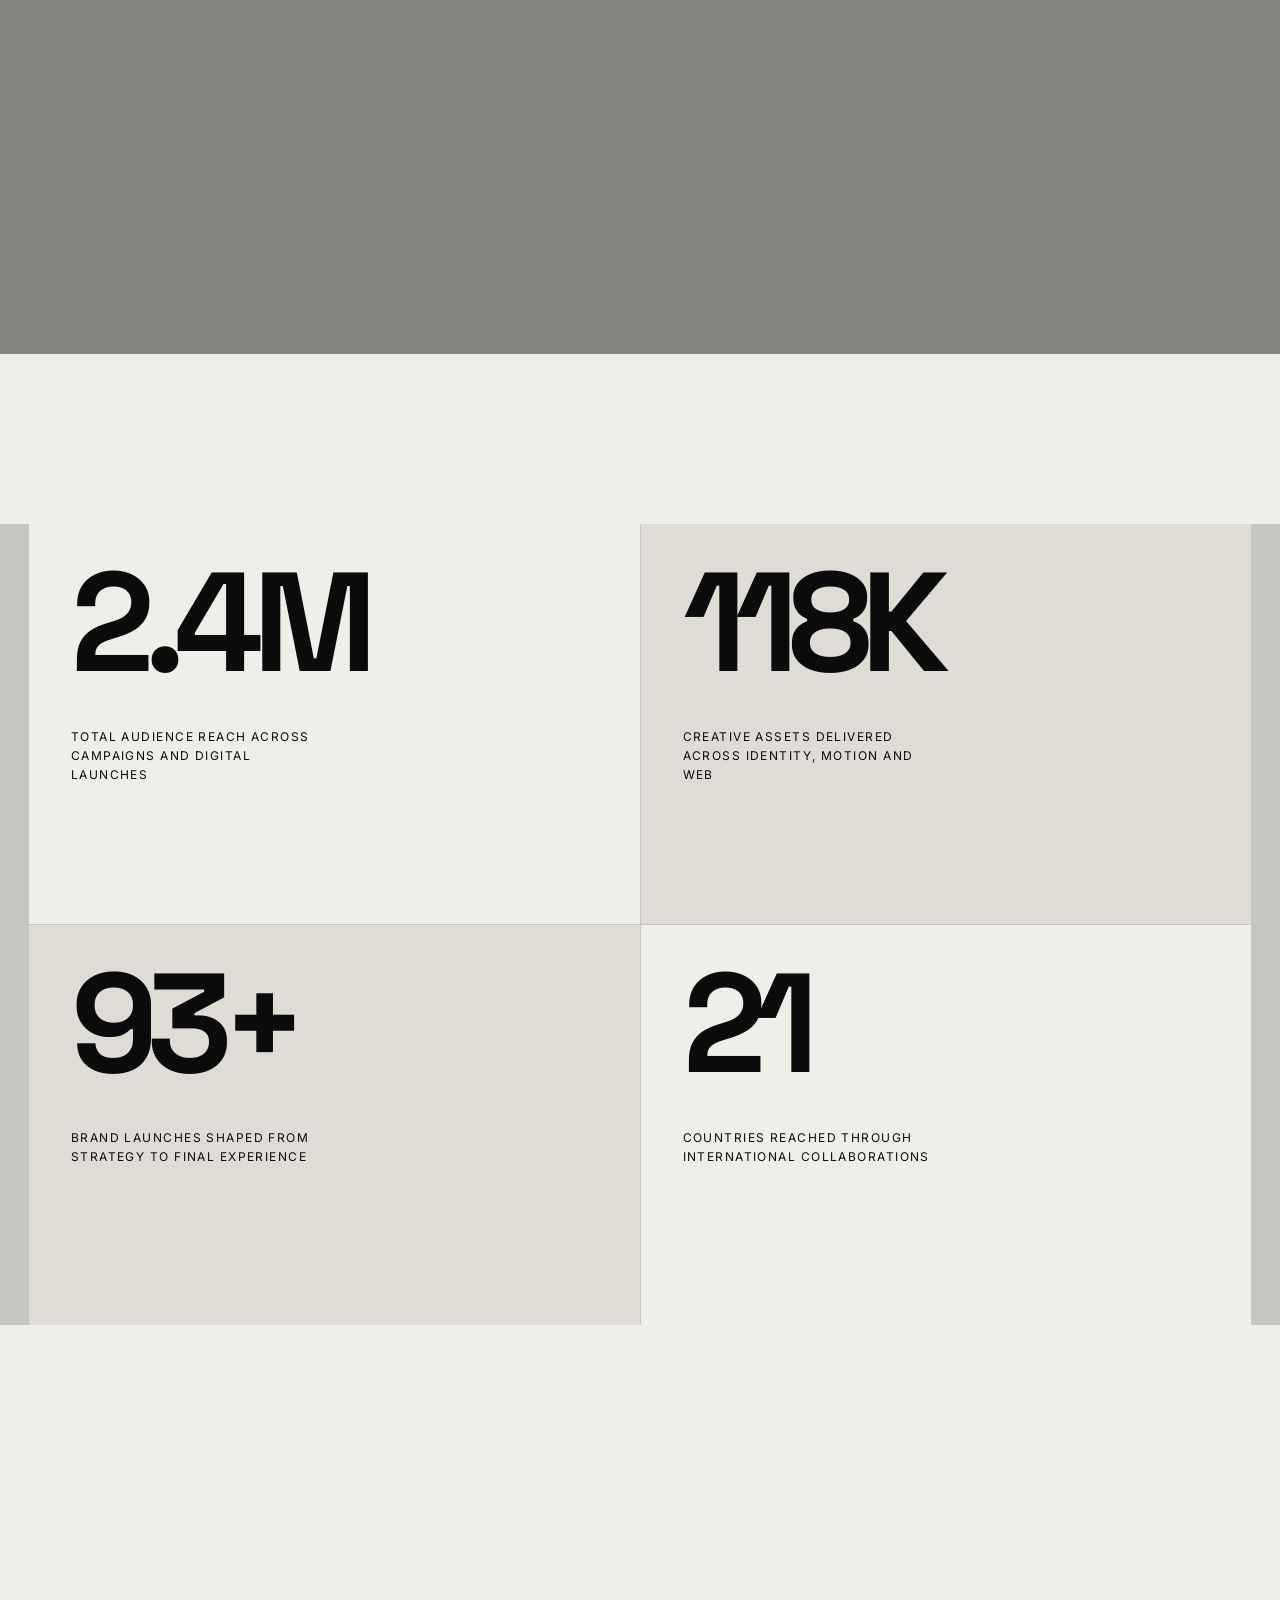
==== commit 9c982dc7: "Update index.html" ====
--- a/index.html
+++ b/index.html
@@ -422,6 +422,8 @@
     <a href="#contact" class="header-cta">Start ↗</a>
     <button class="menu-btn" type="button" aria-expanded="false" aria-controls="mobileMenu">Menu</button>
   </div>
+  <a href="work/">Work</a>
+<a href="studio/">Studio</a>
 </header>
 
 <nav class="mobile-menu" id="mobileMenu" aria-label="Mobile">
--- a/preloader.css
+++ b/preloader.css
@@ -1,6 +1,6 @@
 .preloader{
   display:none;position:fixed;inset:0;z-index:1000;
-  background:#0b0b0b;color:#d0d0cc;
+  background:#0b0b0b;color:#f1f1ee;
   align-items:center;justify-content:center;
 }
 .pl-logo{
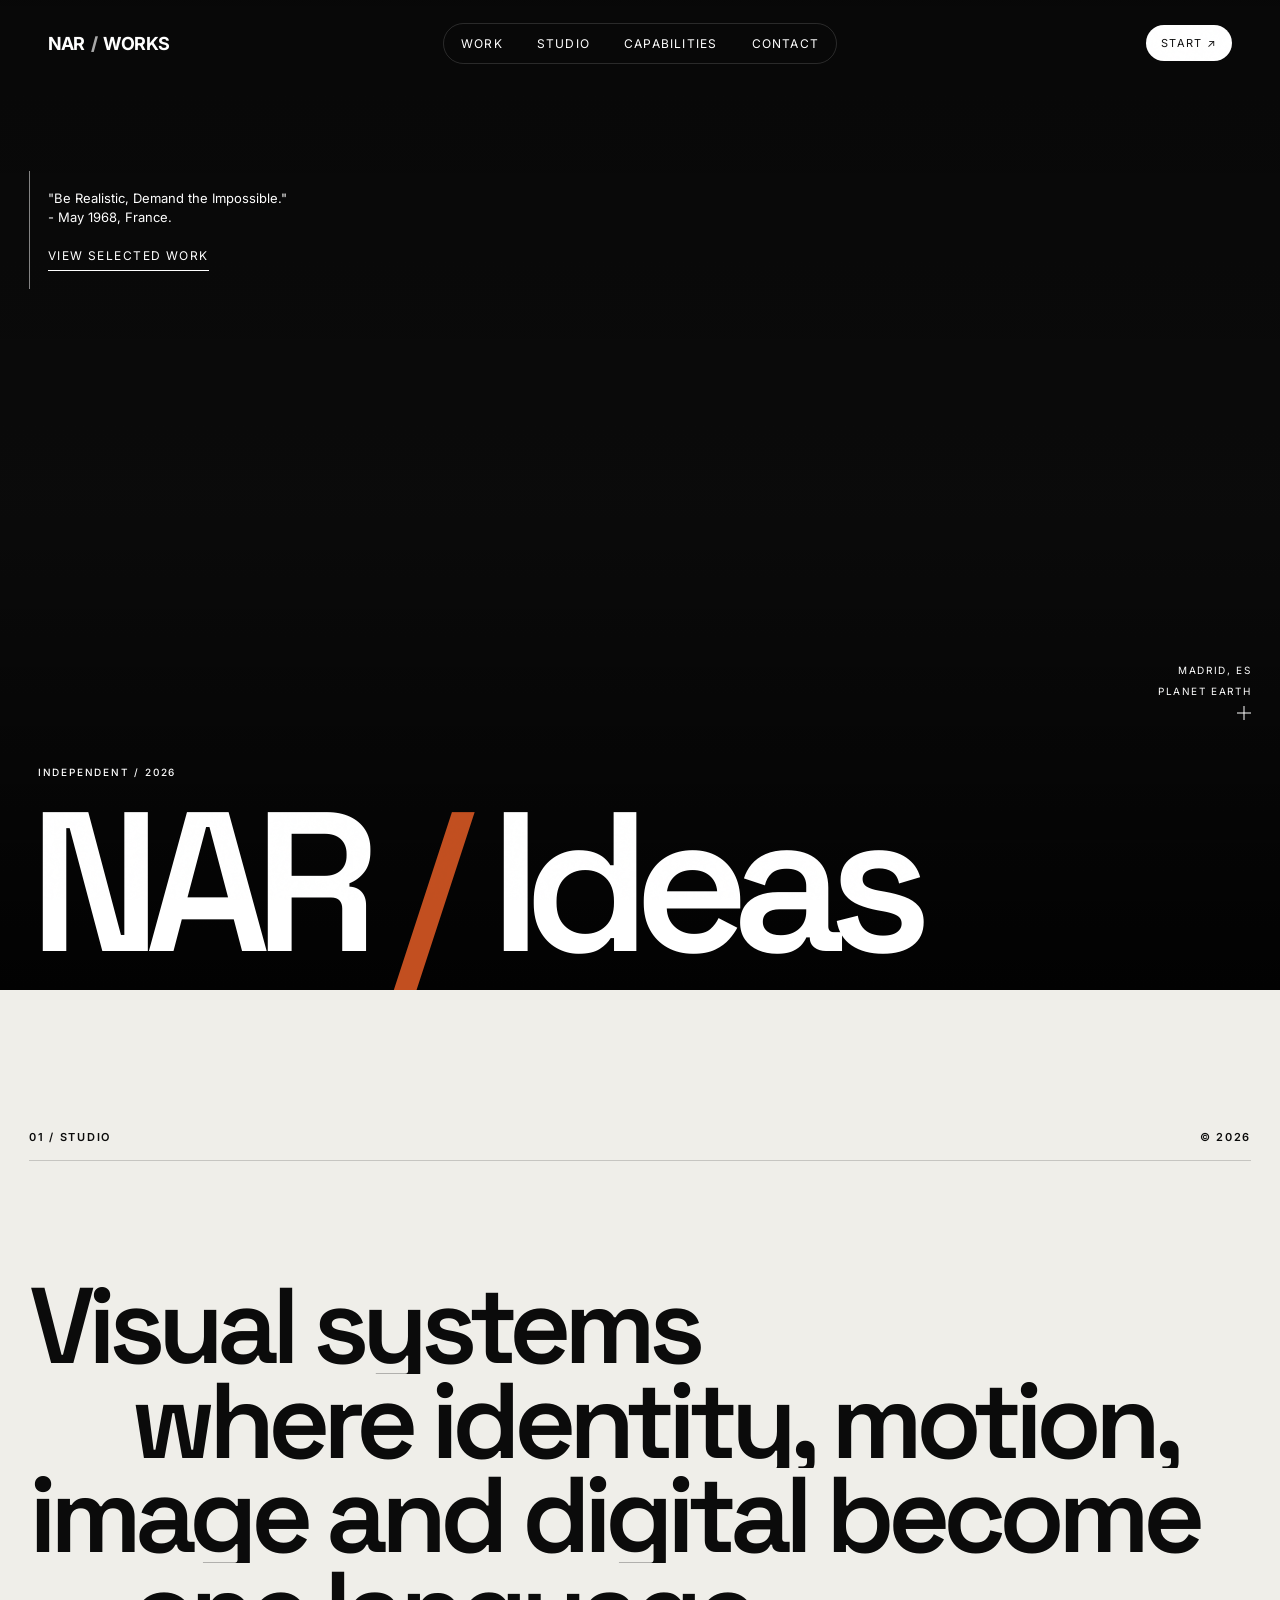
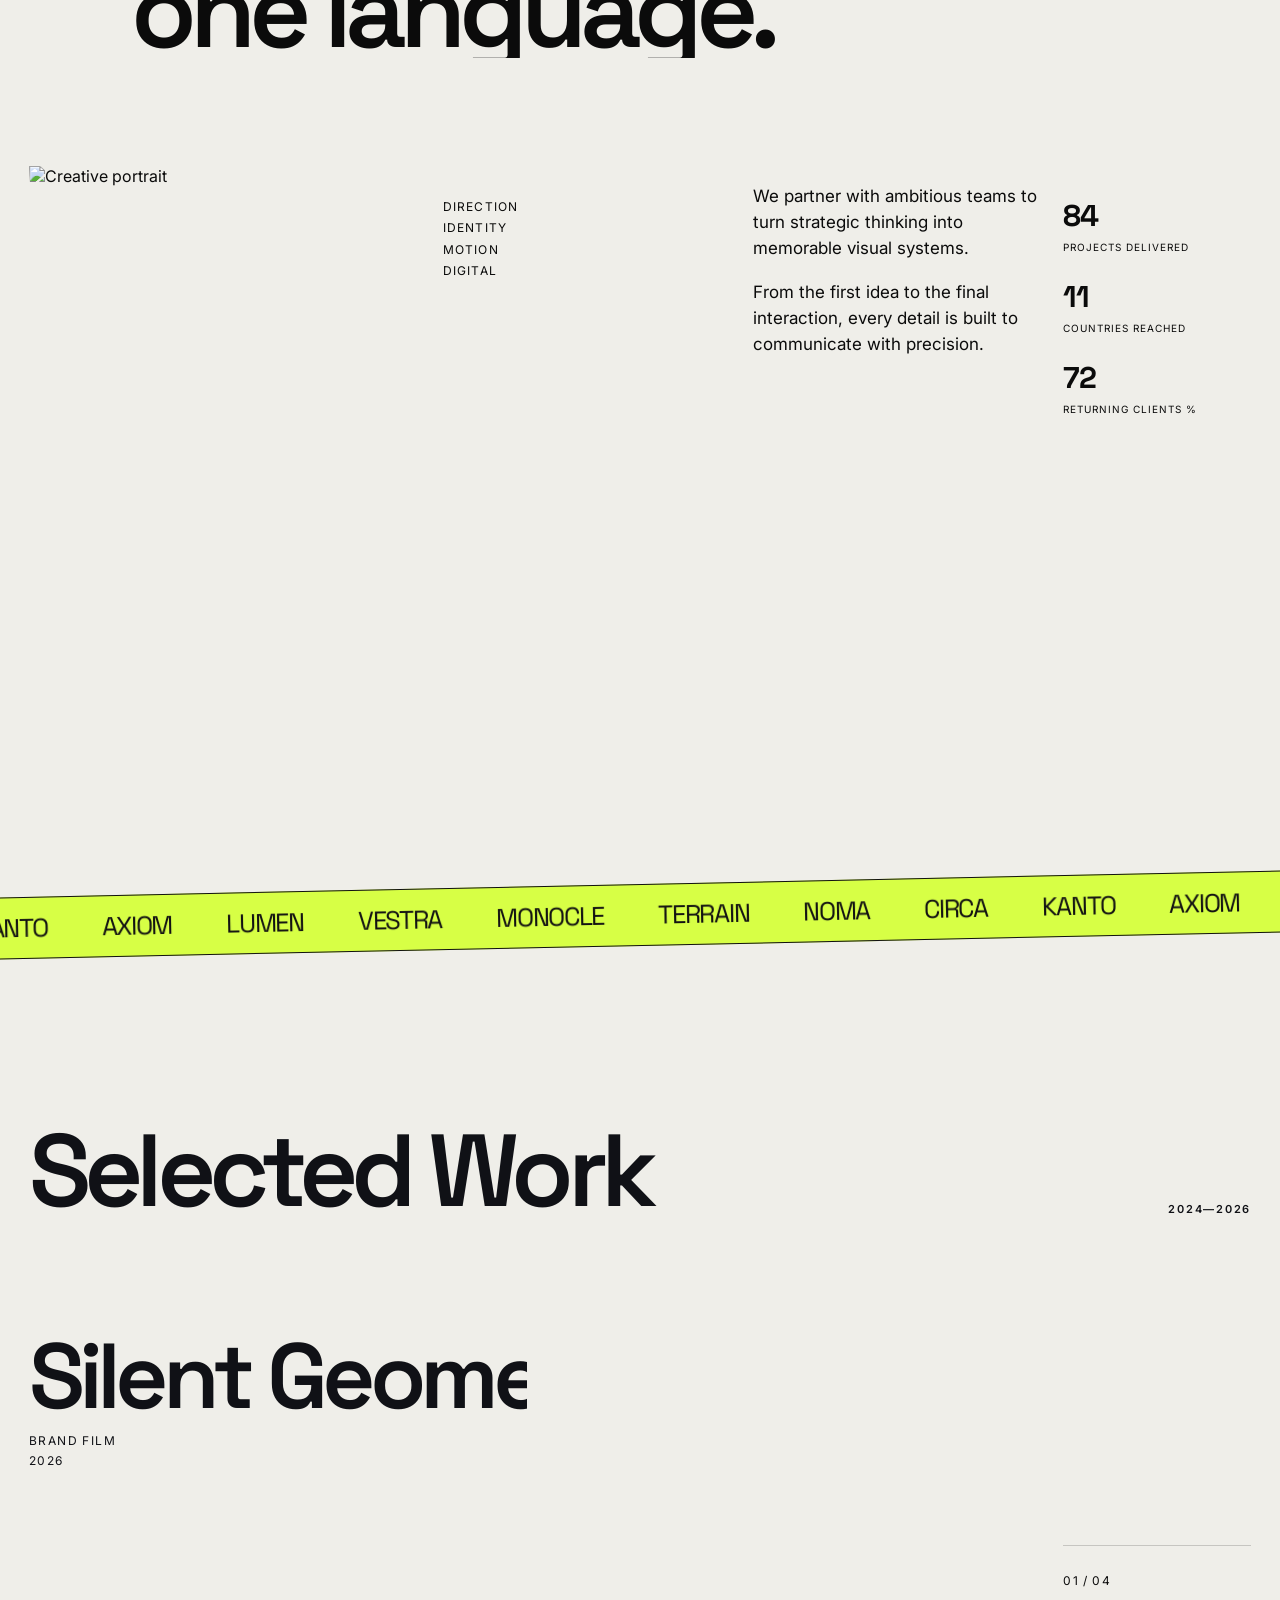
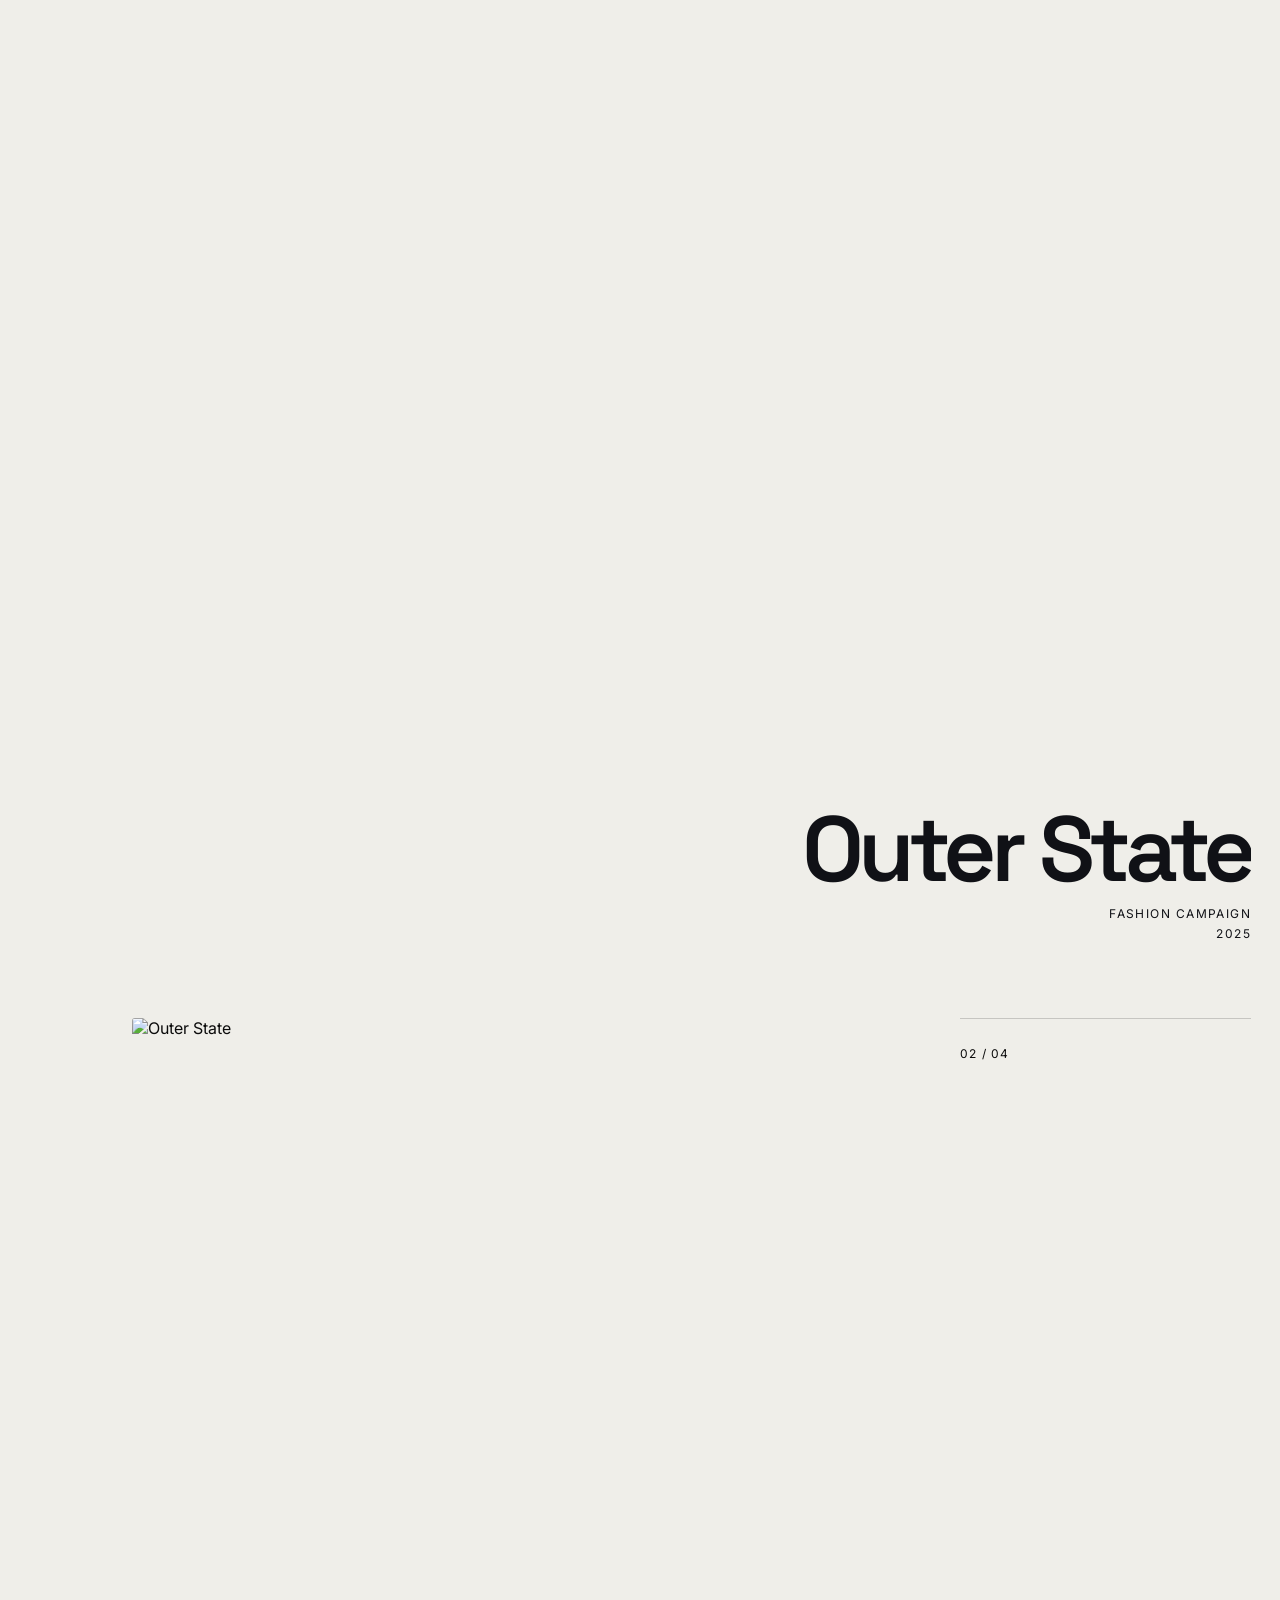
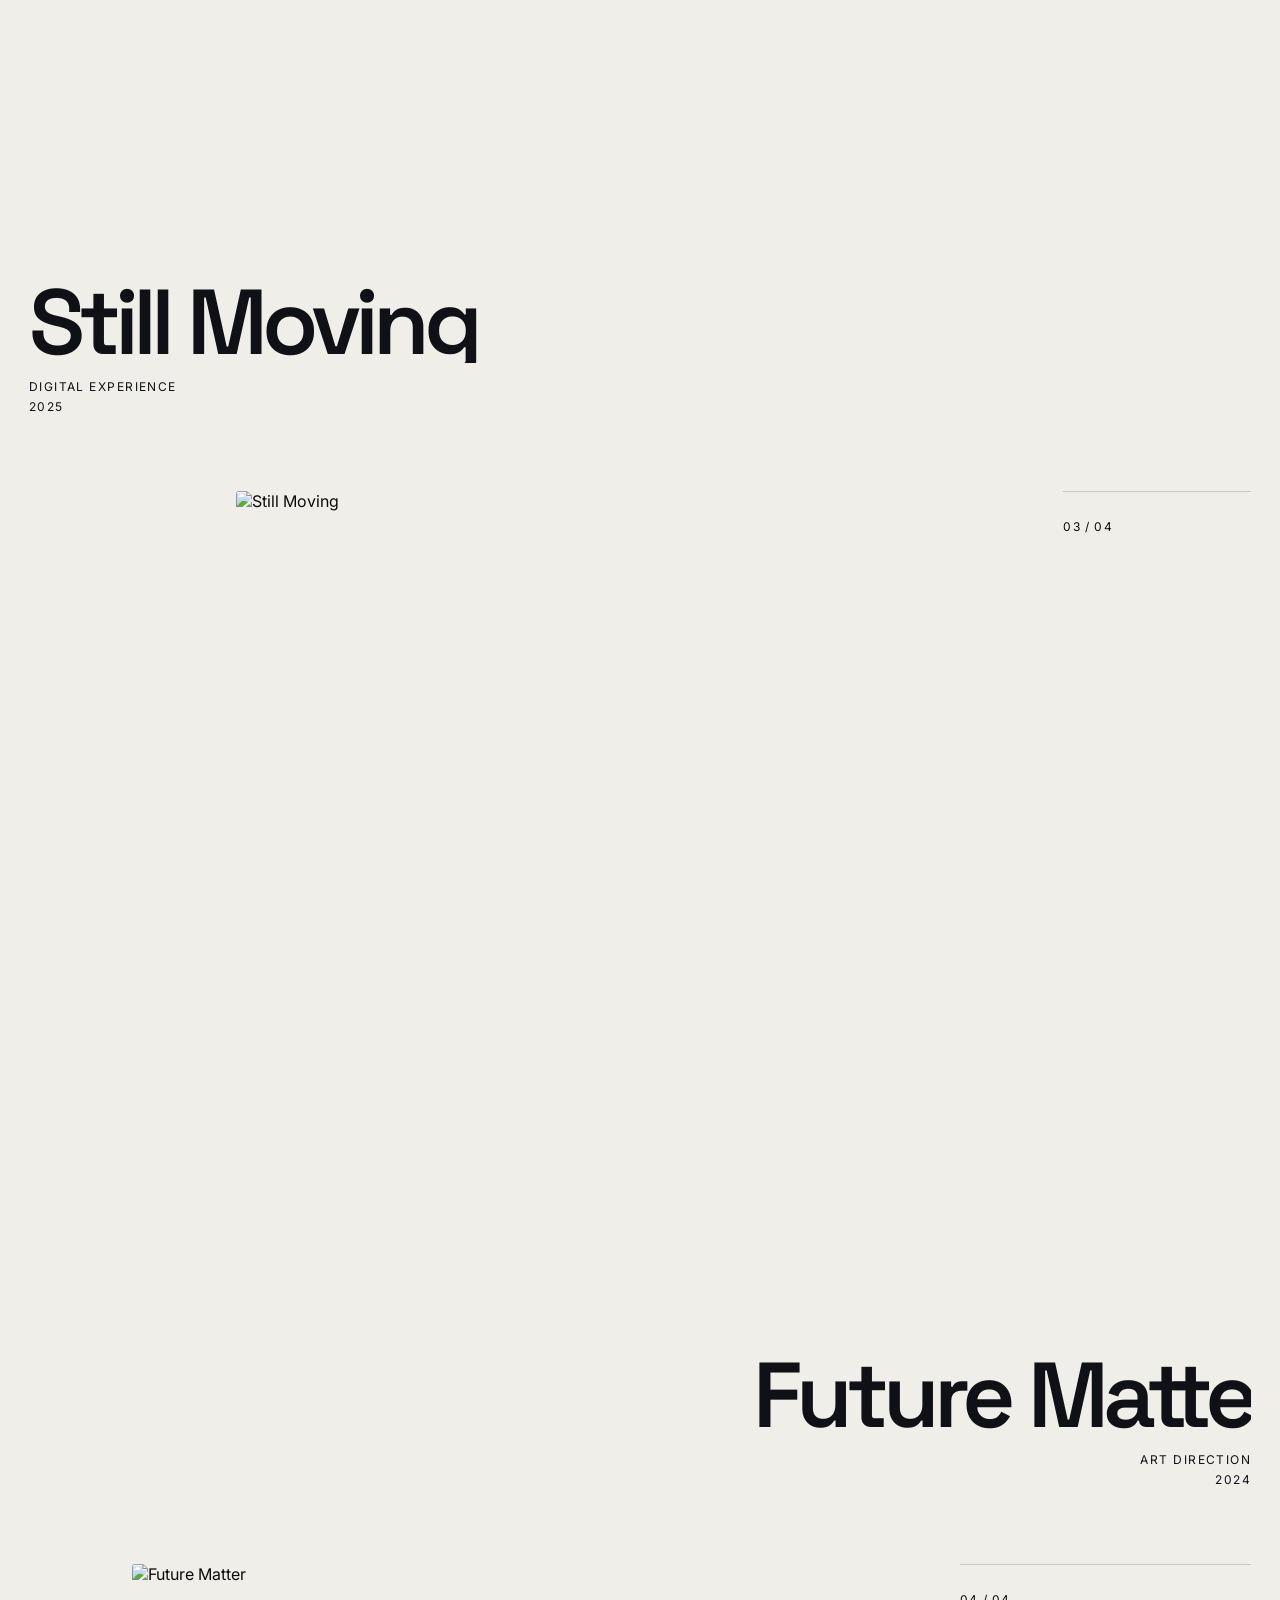
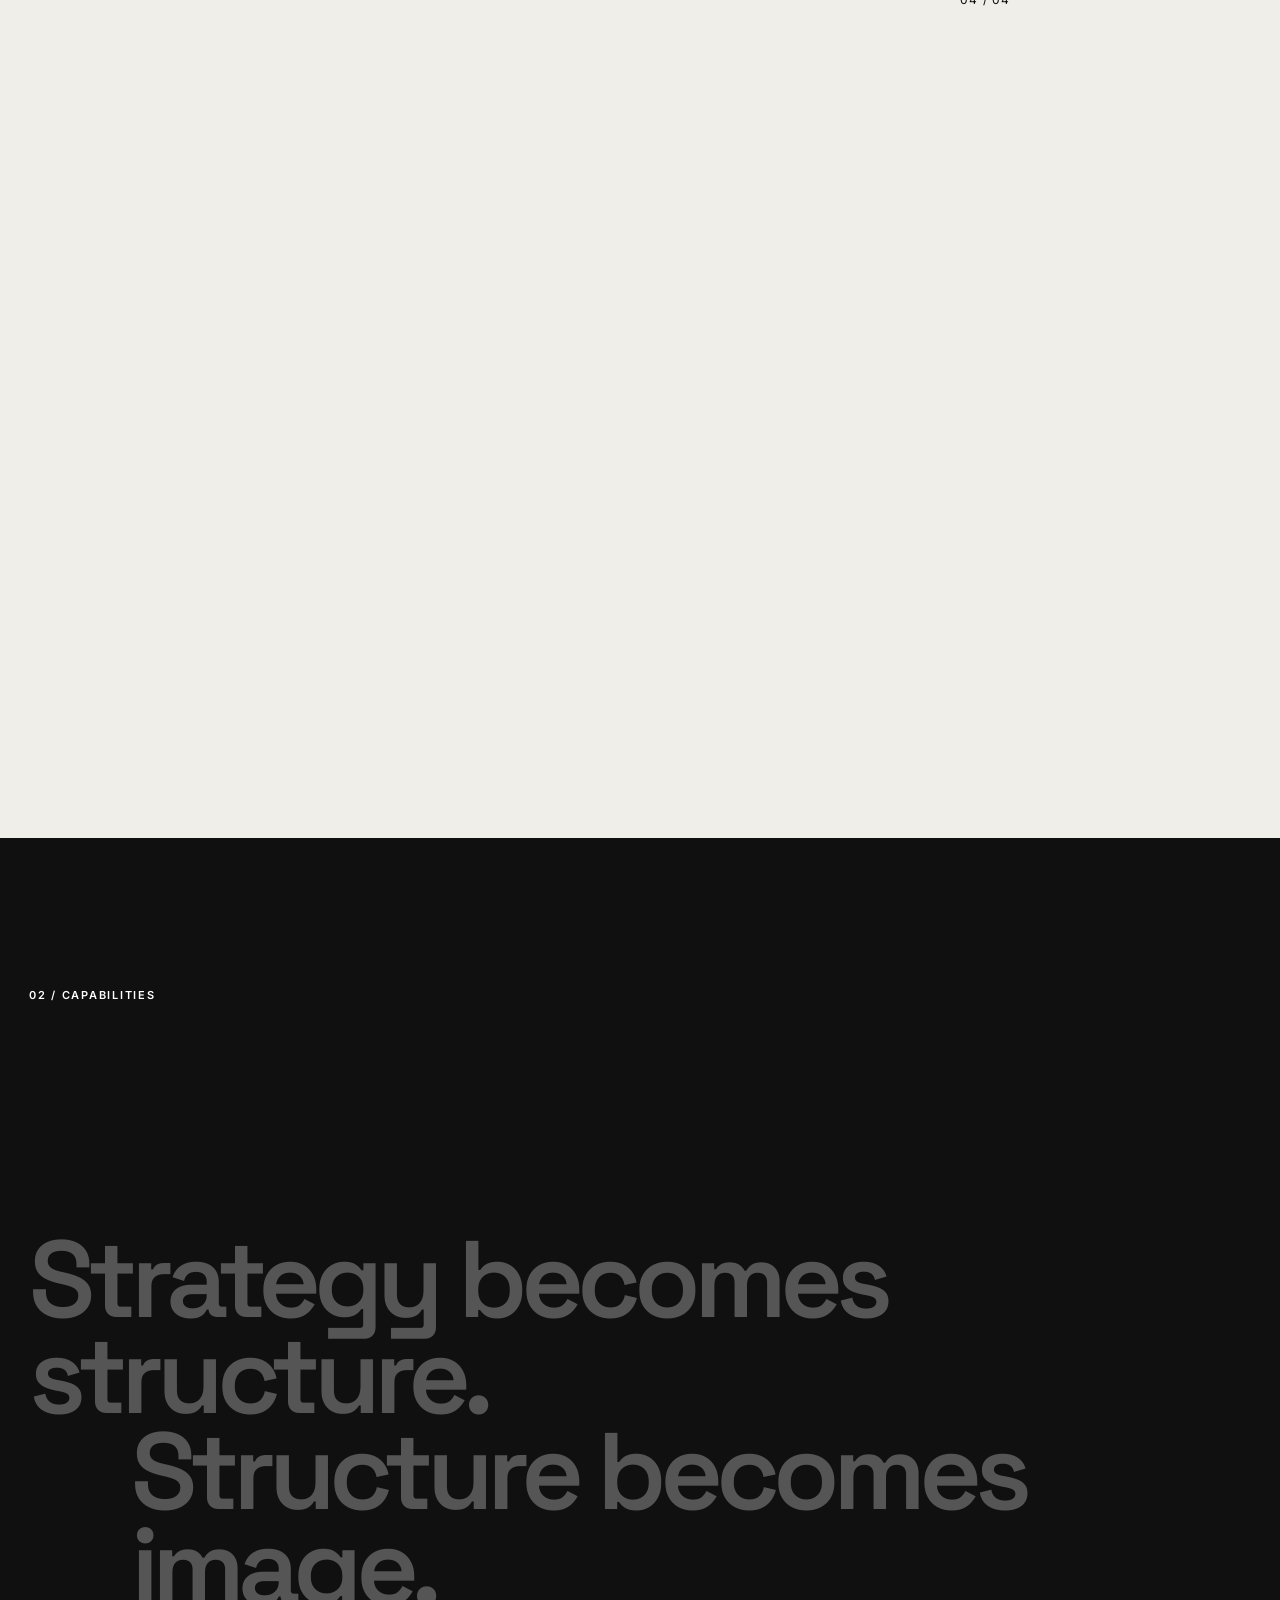
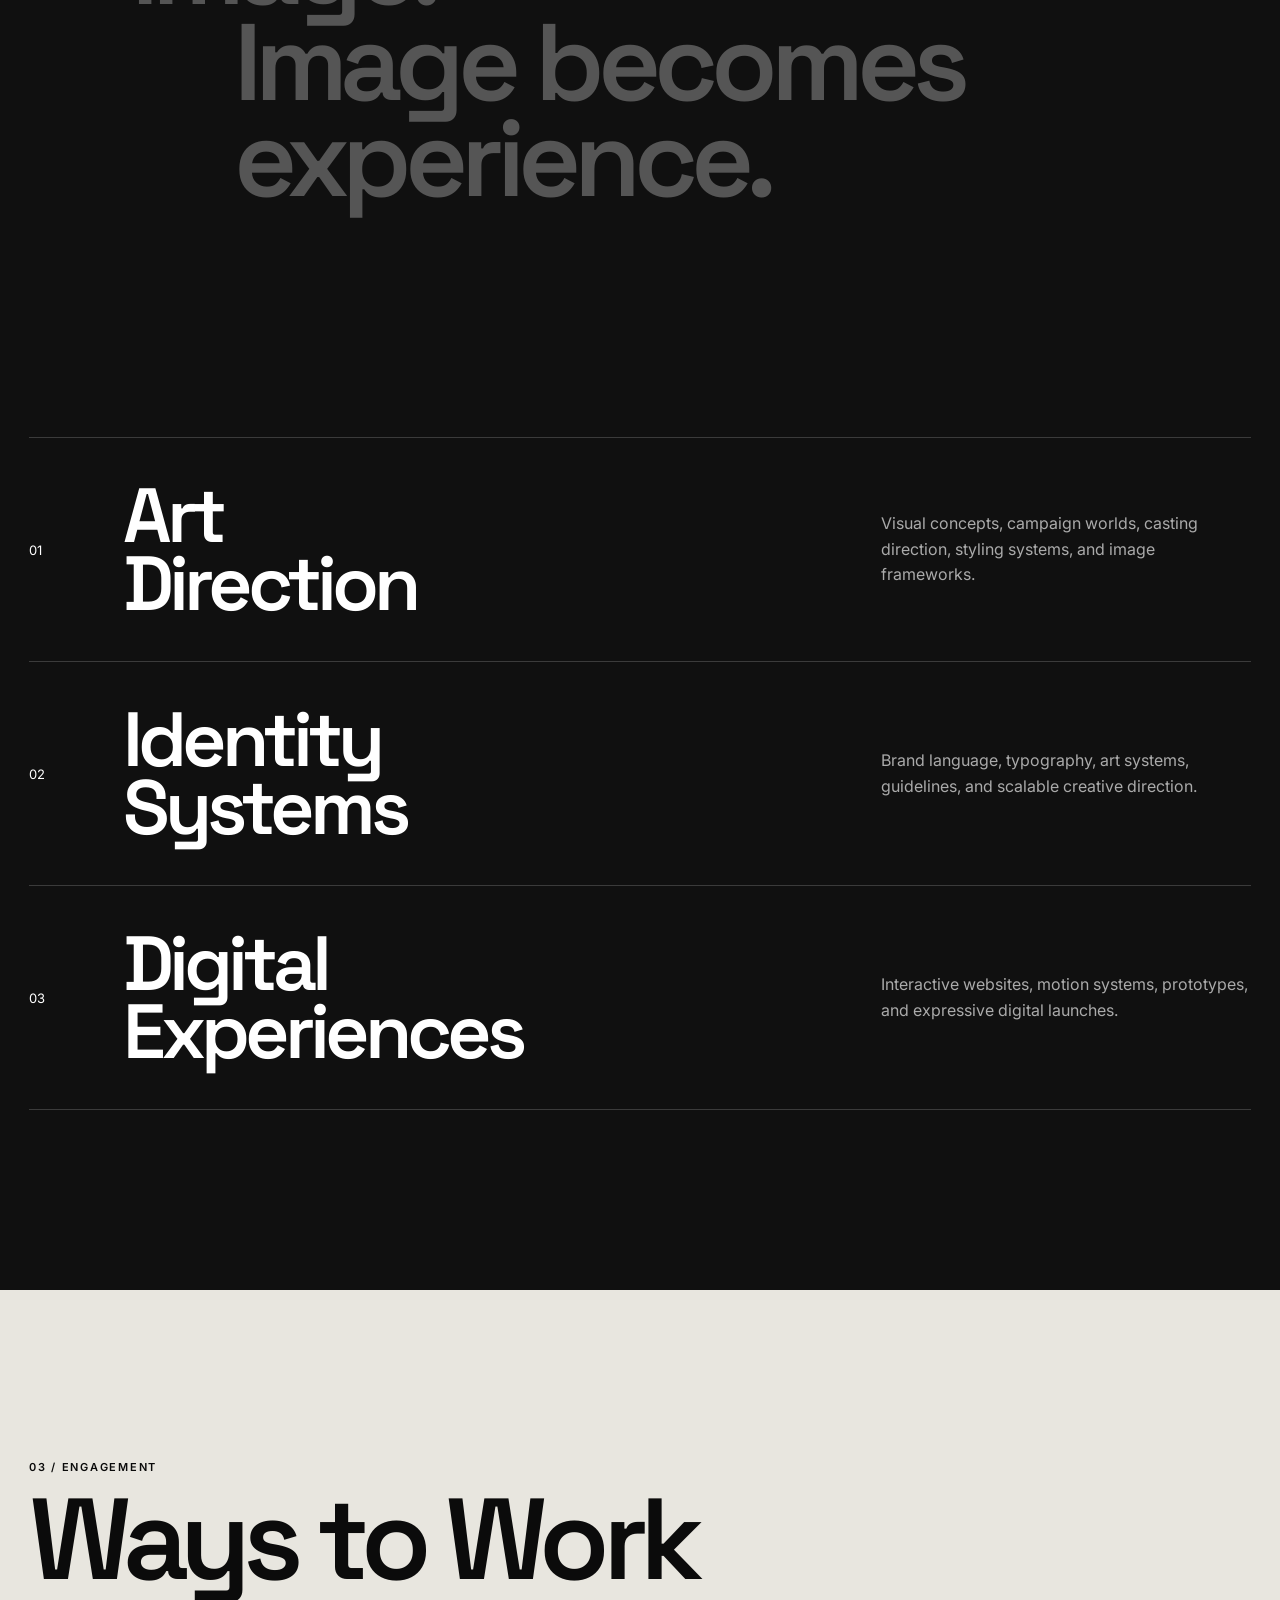
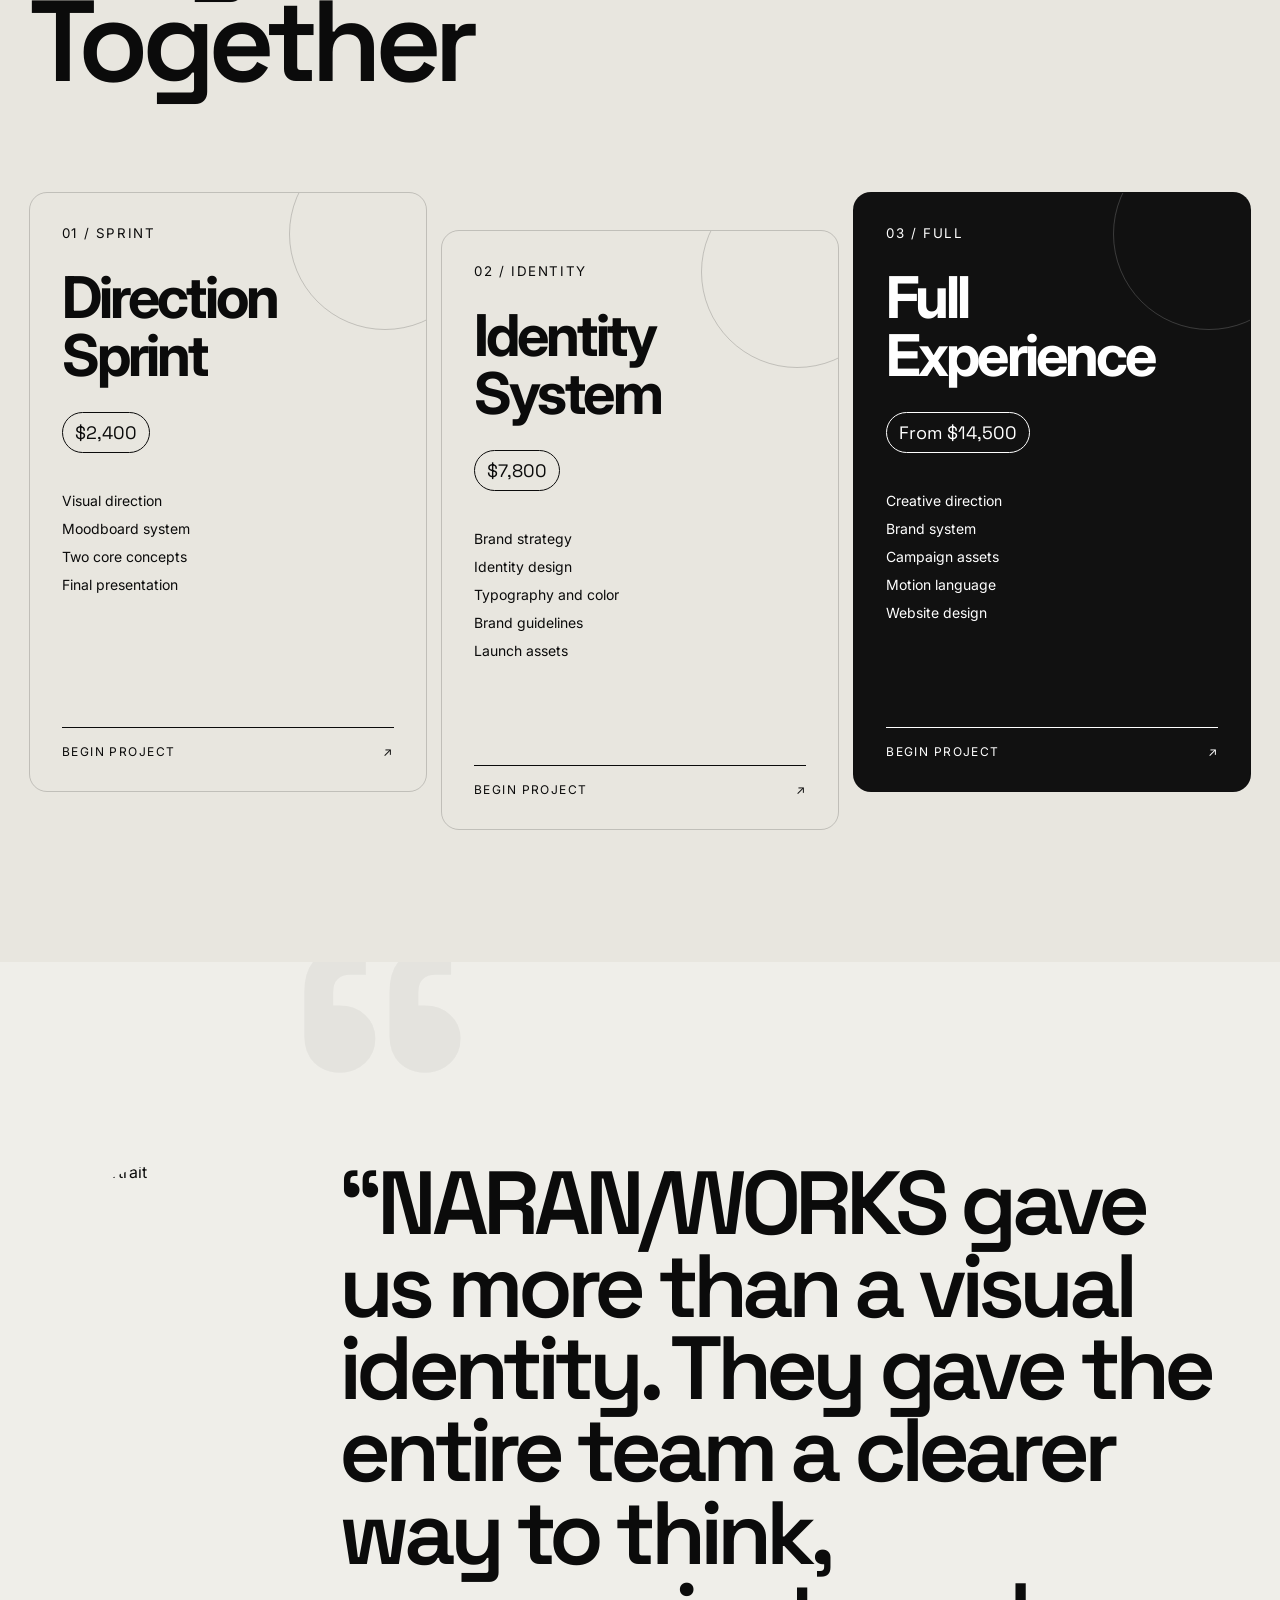
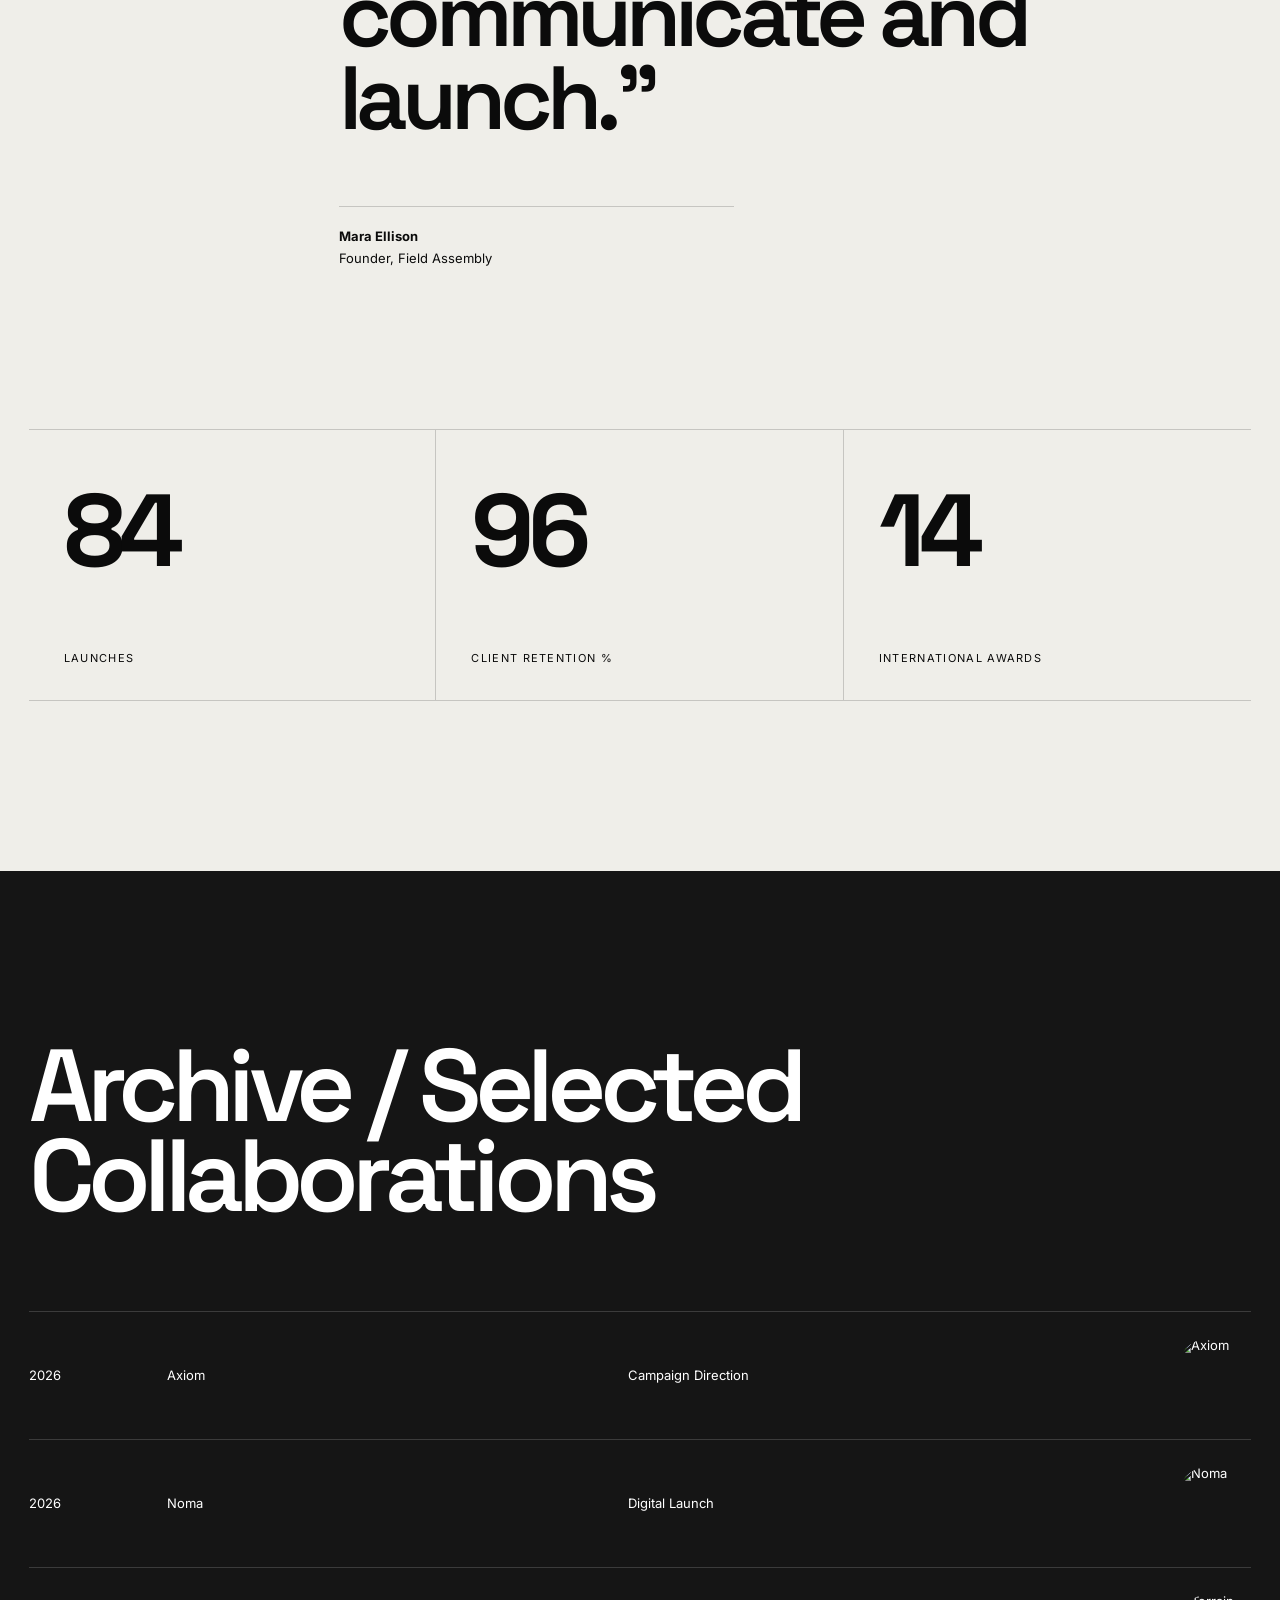
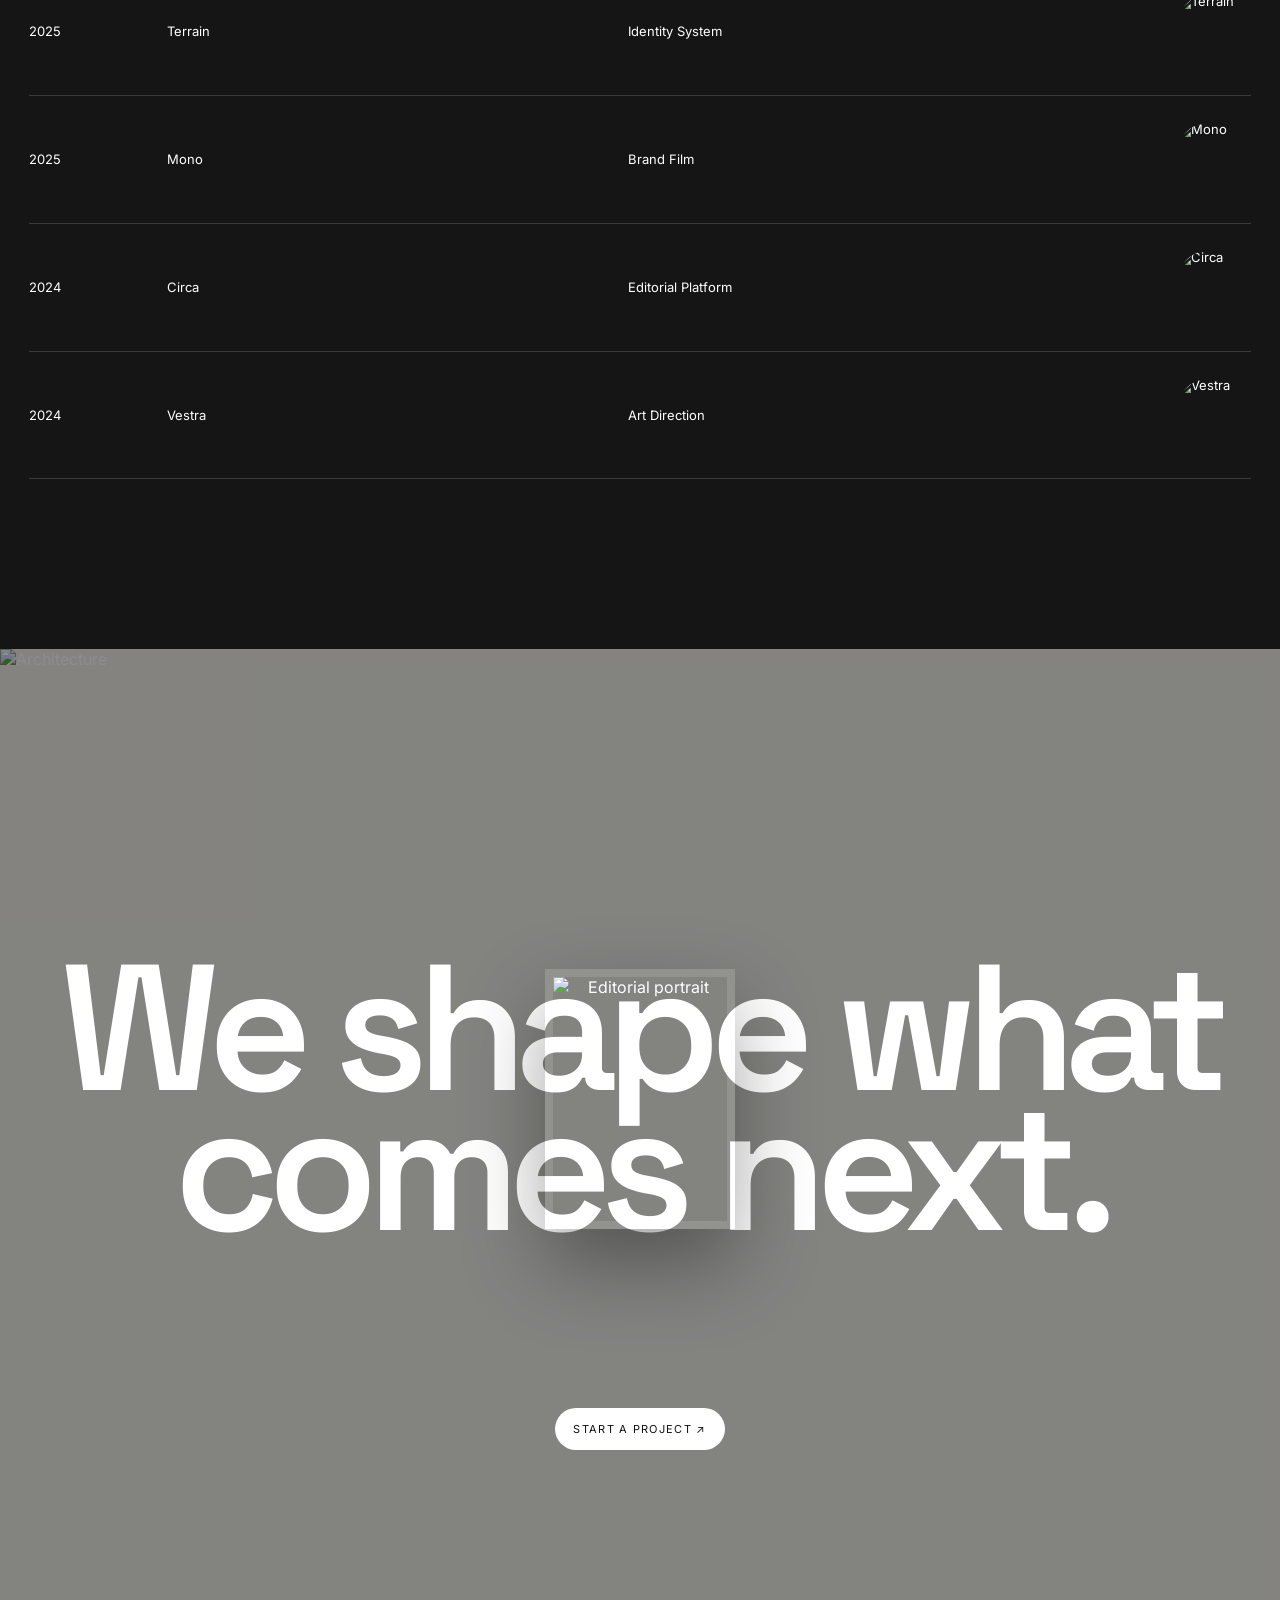
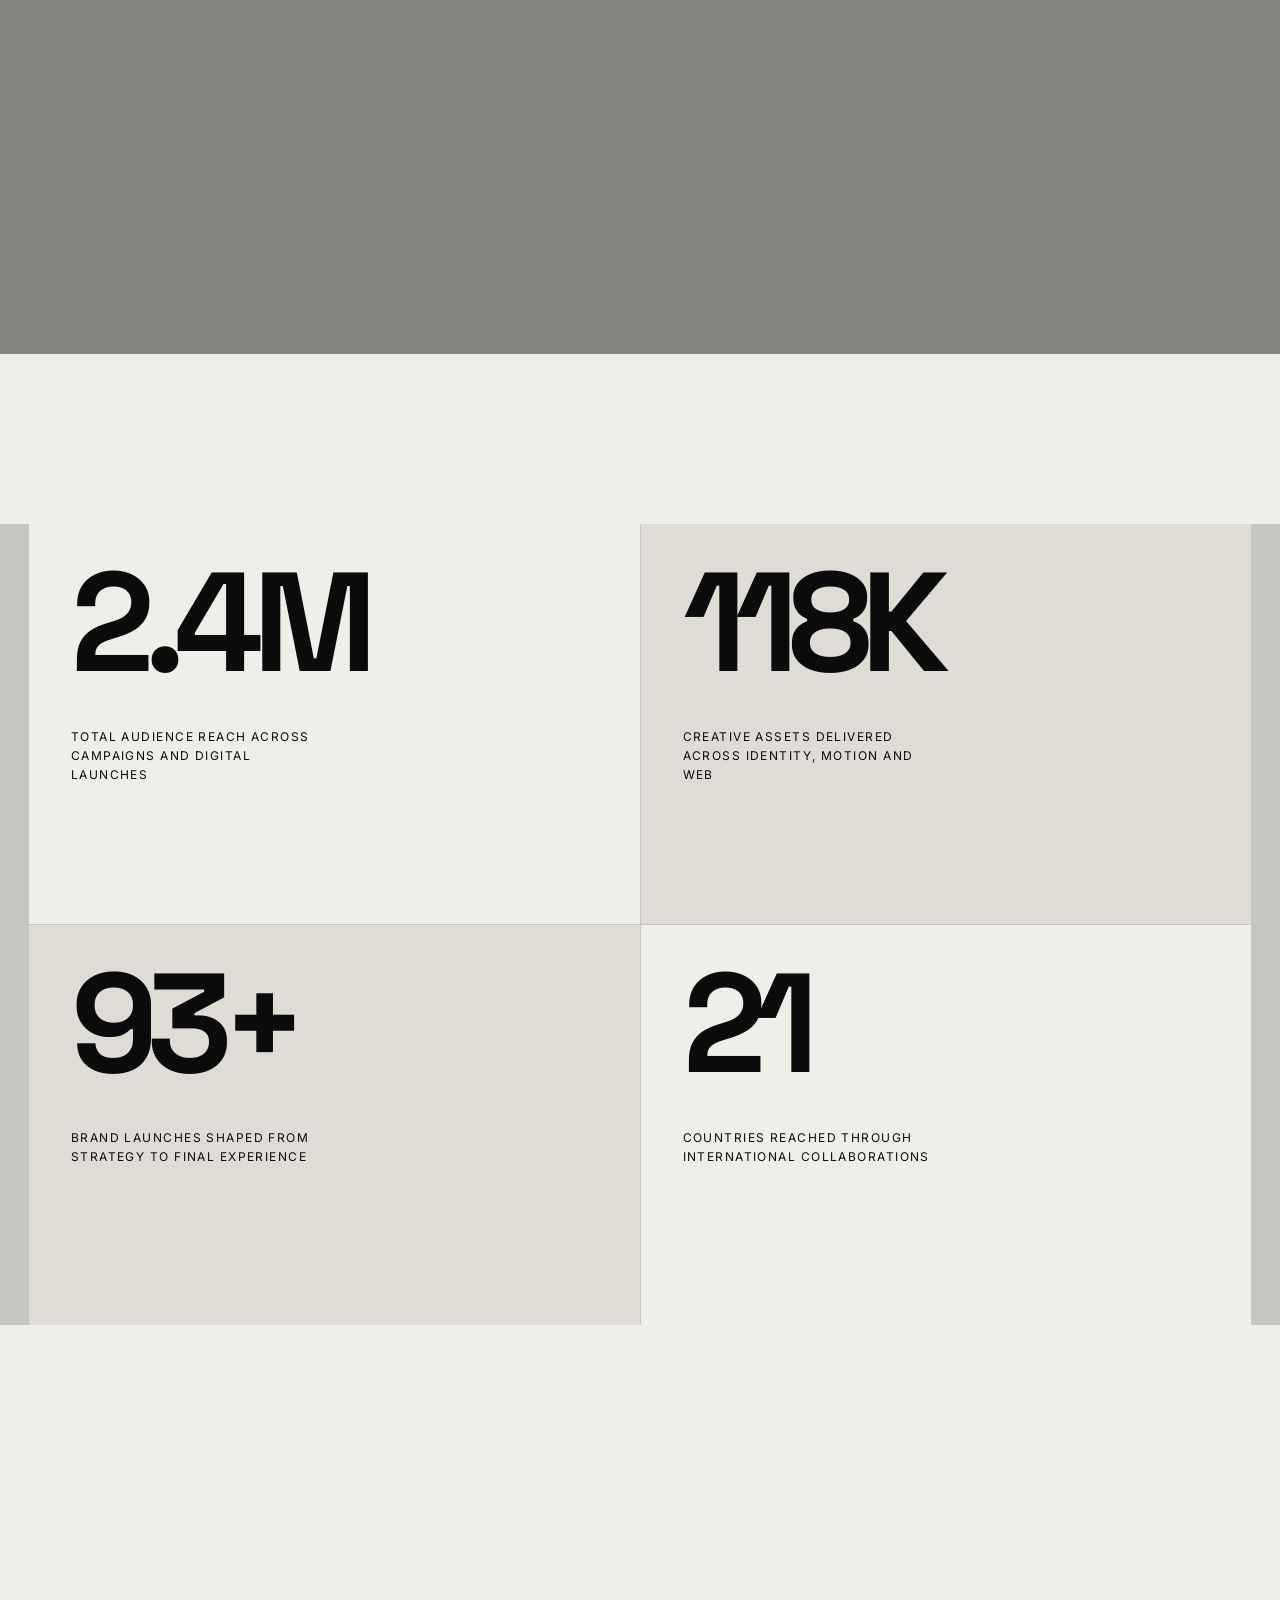
==== commit a60161f5: "Update index.html" ====
--- a/index.html
+++ b/index.html
@@ -413,8 +413,8 @@
 <header class="site-header">
   <a href="#top" class="logo"><b>Nar</b><i>/</i><b>works</b></a>
   <nav class="nav" aria-label="Main">
-    <a href="#work">Work</a>
-    <a href="#studio">Studio</a>
+    <a href="work/">Work</a>
+    <a href="studio/">Studio</a>
     <a href="#capabilities">Capabilities</a>
     <a href="#contact">Contact</a>
   </nav>
@@ -422,8 +422,6 @@
     <a href="#contact" class="header-cta">Start ↗</a>
     <button class="menu-btn" type="button" aria-expanded="false" aria-controls="mobileMenu">Menu</button>
   </div>
-  <a href="work/">Work</a>
-<a href="studio/">Studio</a>
 </header>
 
 <nav class="mobile-menu" id="mobileMenu" aria-label="Mobile">
